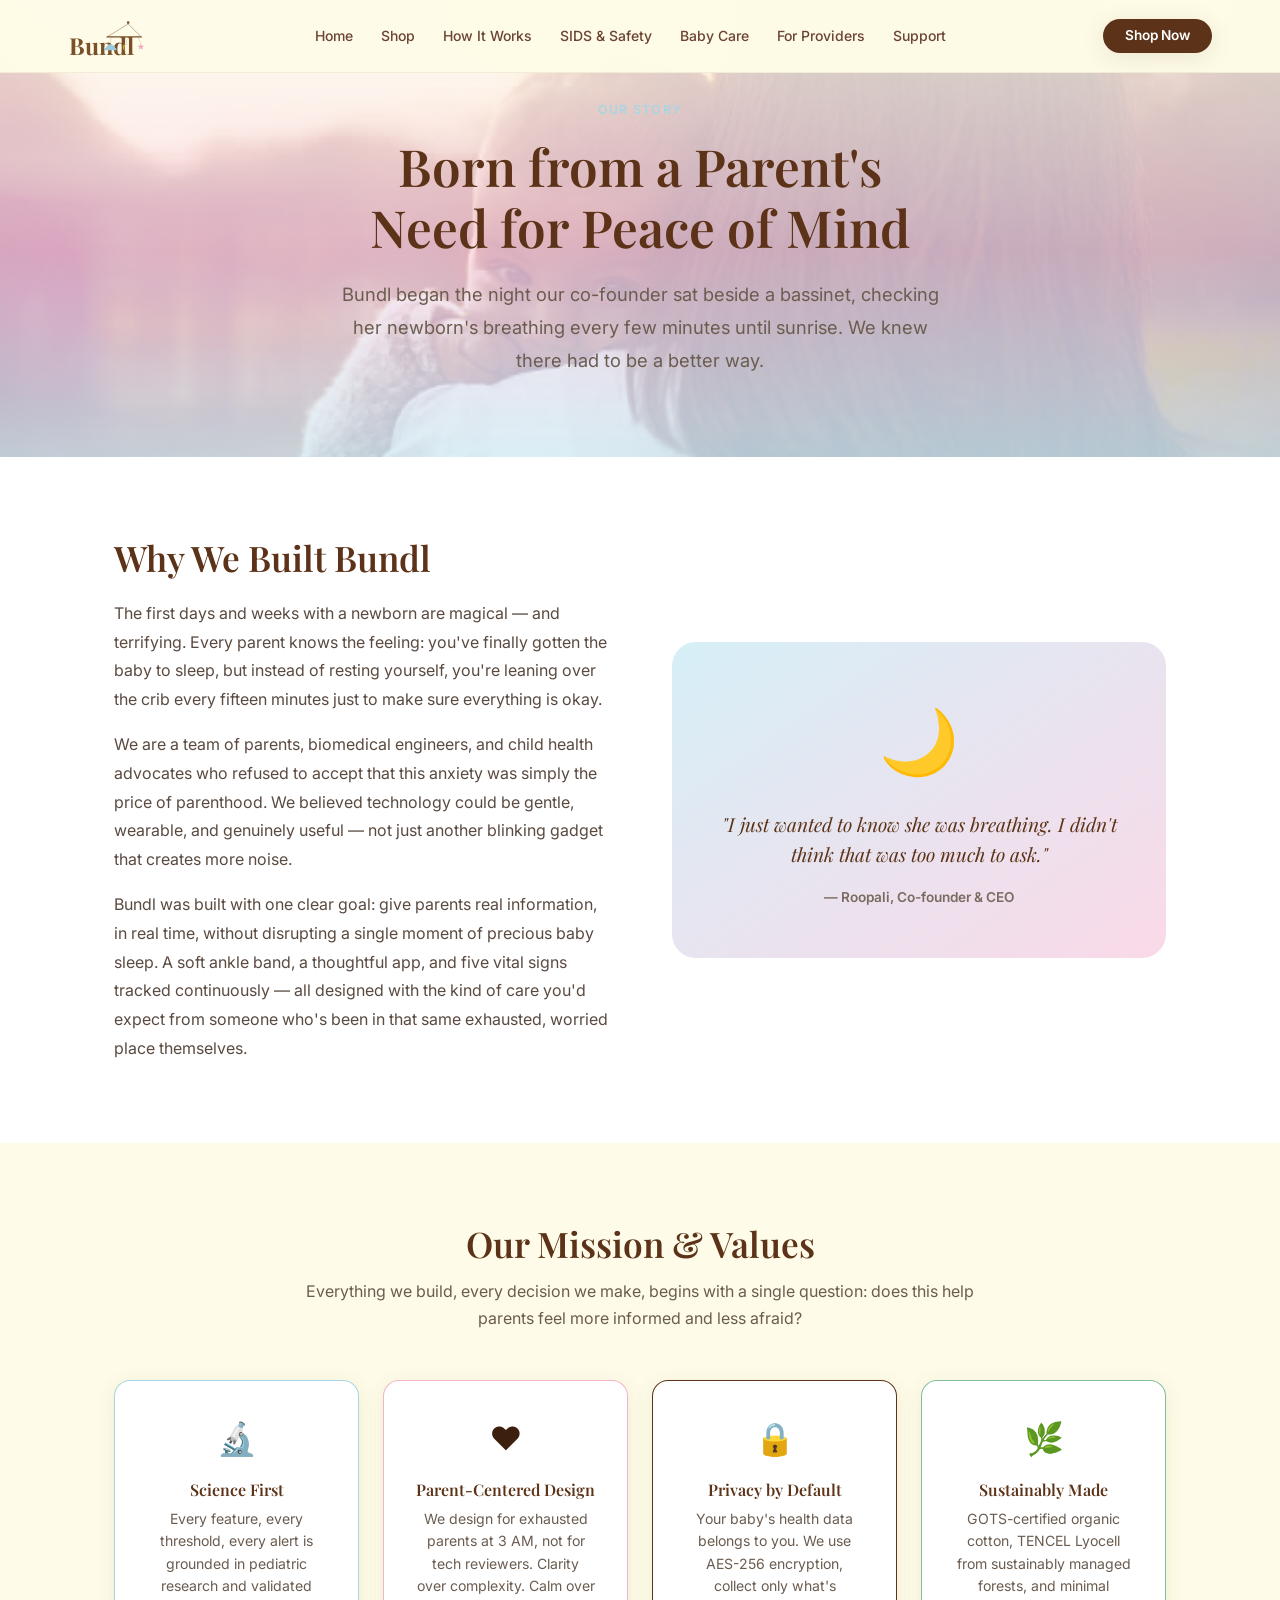
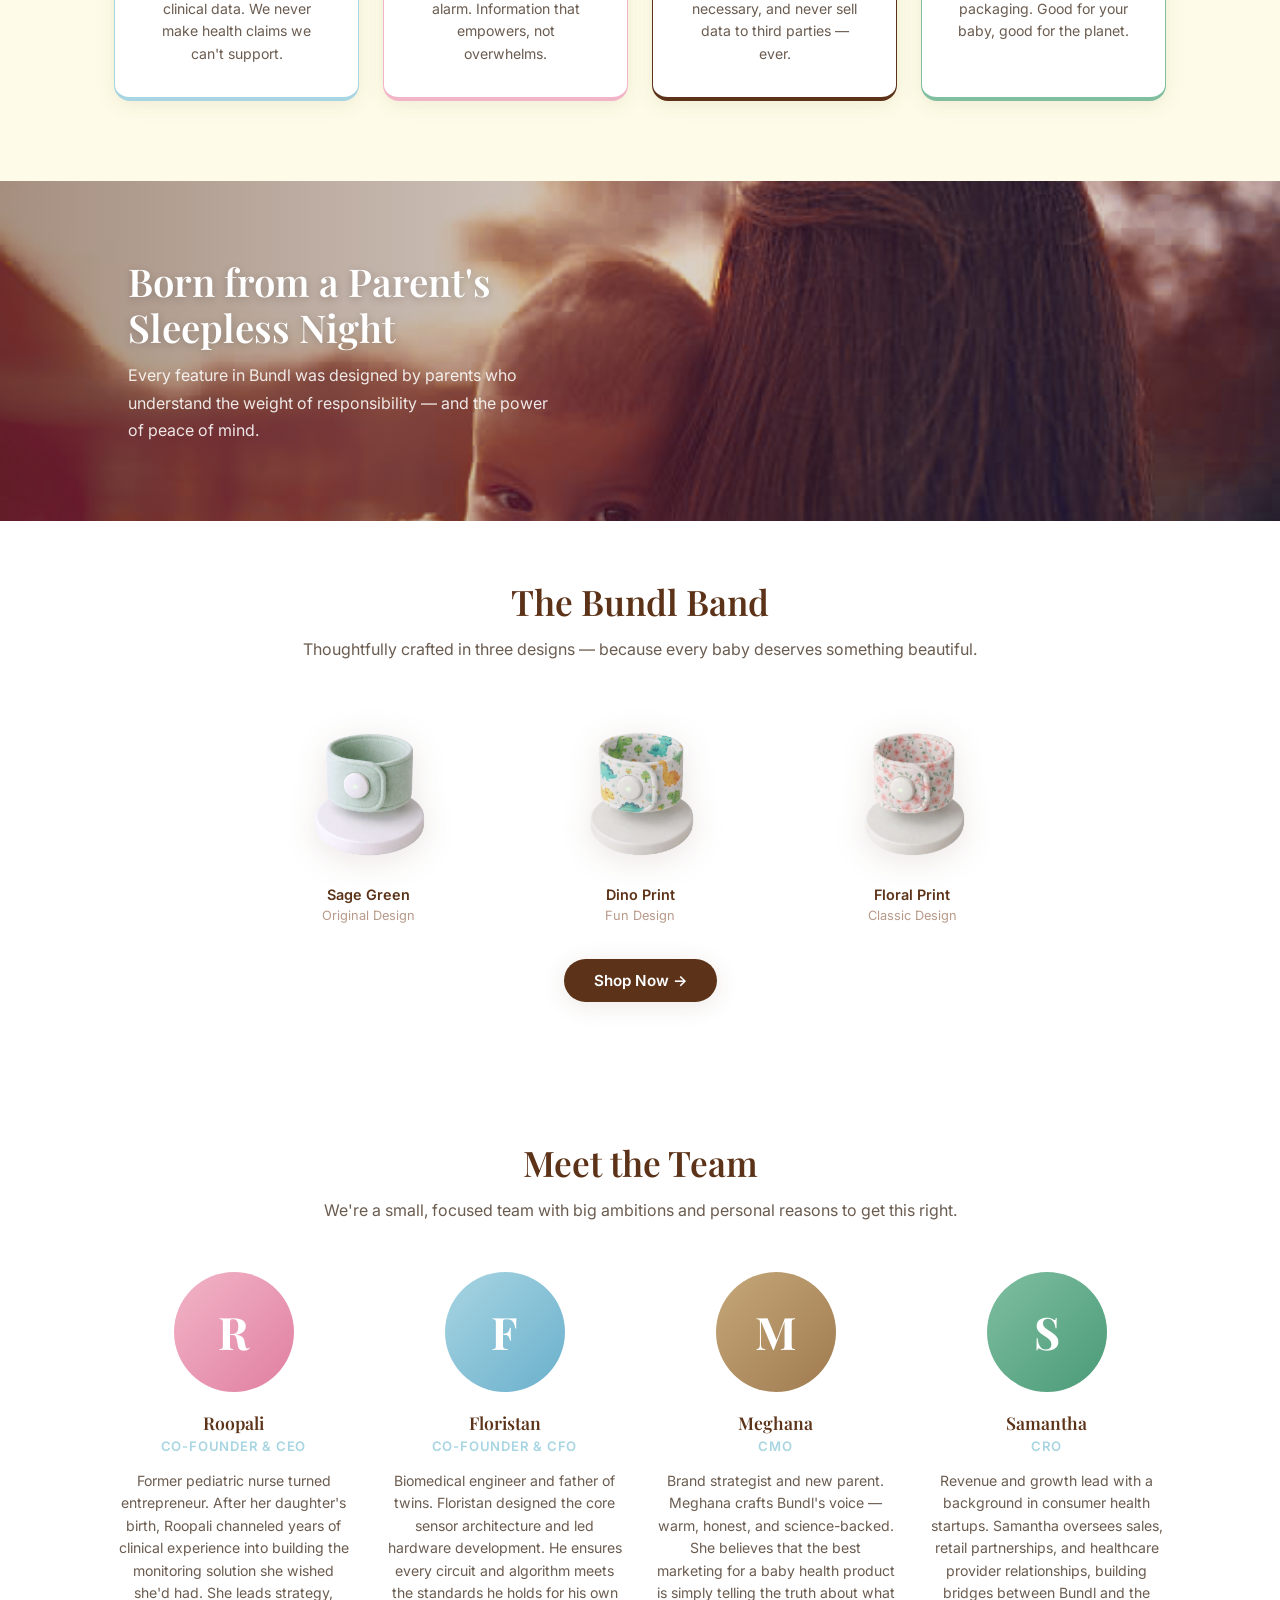
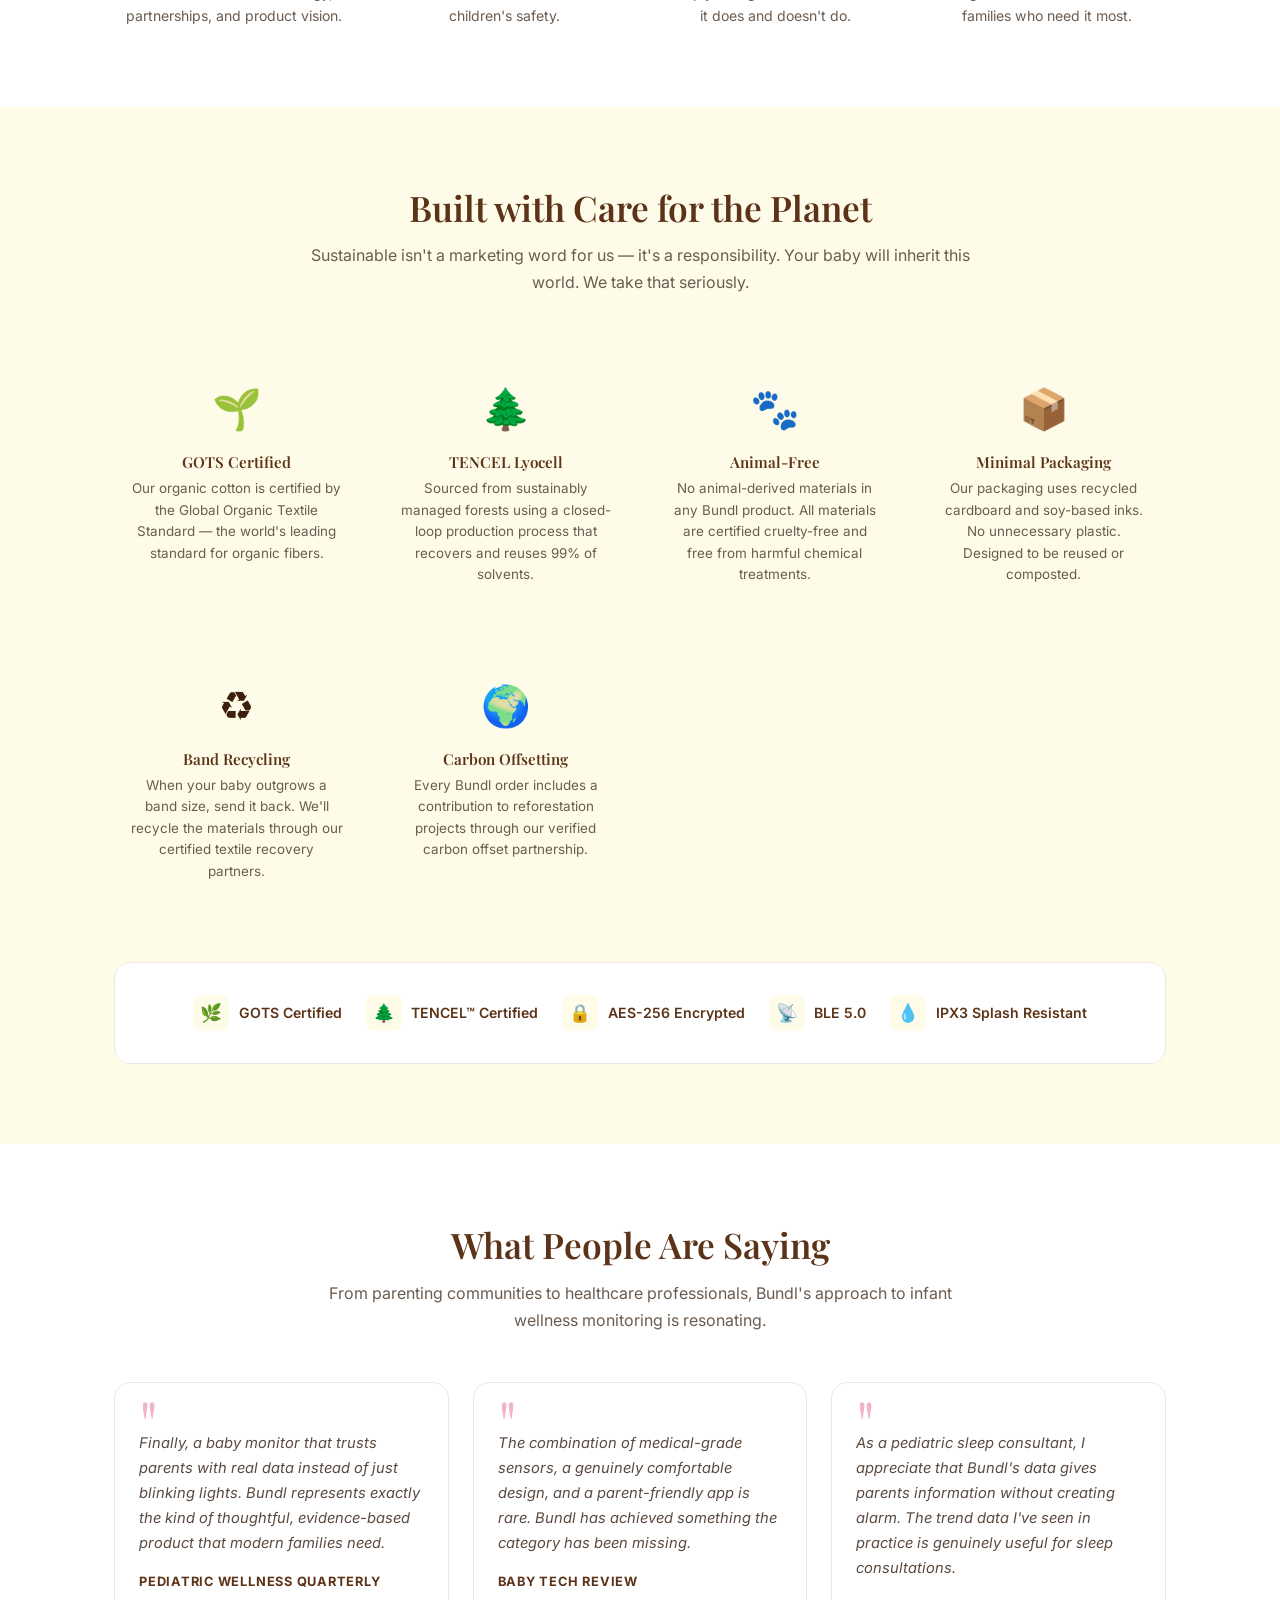
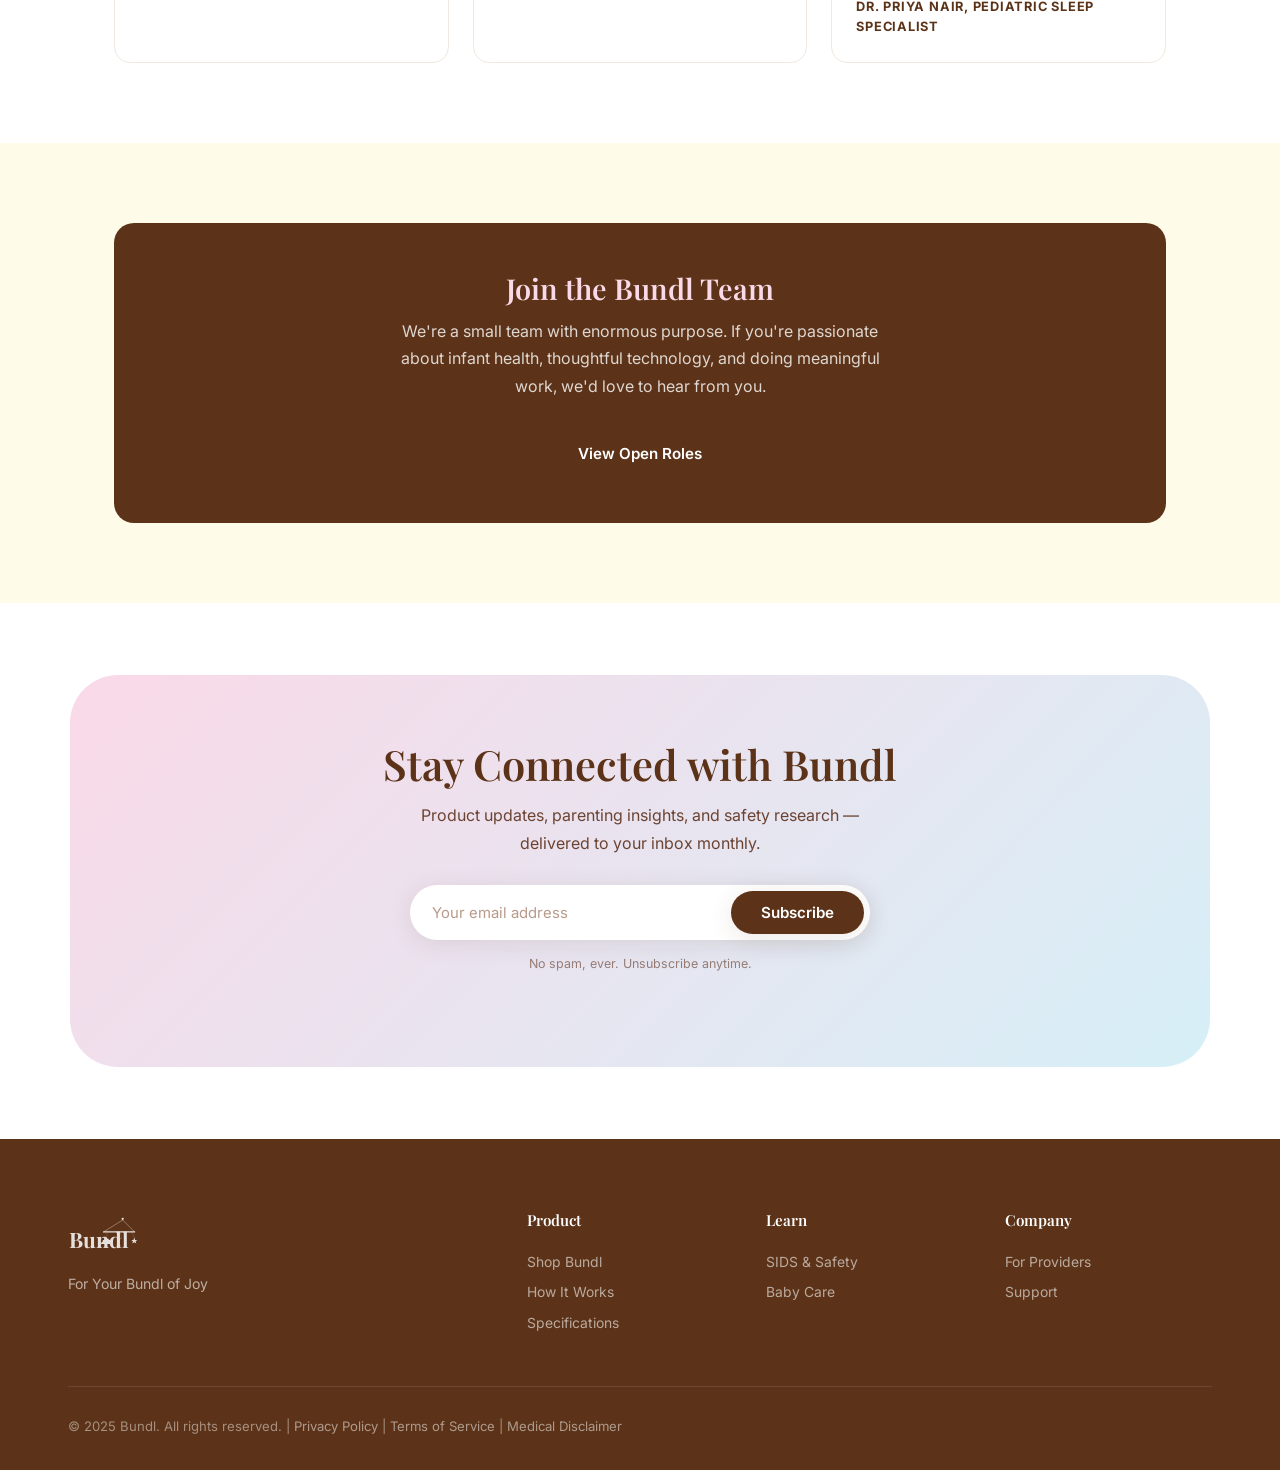
==== about.html @ a8fda728 "Initial Bundl Repo" ====
<!DOCTYPE html>
<html lang="en">
<head>
  <meta charset="UTF-8" />
  <meta name="viewport" content="width=device-width, initial-scale=1.0" />
  <title>About Bundl — Our Mission, Team &amp; Story</title>
  <meta name="description" content="Meet the team behind Bundl. We're parents, engineers, and health advocates united by a mission to bring peace of mind to every family." />
  <link rel="preconnect" href="https://fonts.googleapis.com" />
  <link rel="preconnect" href="https://fonts.gstatic.com" crossorigin />
  <link href="https://fonts.googleapis.com/css2?family=Playfair+Display:ital,wght@0,400;0,500;0,600;0,700;1,400;1,500&family=Inter:wght@300;400;500;600;700&display=swap" rel="stylesheet" />
  <link rel="stylesheet" href="css/styles.css" />
  <style>
    /* ── About page styles ── */
    .about-hero {
      background:
        linear-gradient(rgba(254,252,232,0.84) 0%, rgba(250,217,232,0.76) 55%, rgba(214,239,247,0.82) 100%),
        url('../images/lifestyle-mother-baby.png') center / cover no-repeat;
      padding: 100px 0 80px;
      text-align: center;
    }
    .about-hero__eyebrow {
      font-size: .78rem;
      font-weight: 600;
      letter-spacing: .1em;
      text-transform: uppercase;
      color: #A8D5E2;
      margin-bottom: 1rem;
    }
    .about-hero h1 { font-size: clamp(2rem,4.5vw,3.2rem); color: #5C3318; margin-bottom: 1.2rem; }
    .about-hero__lead {
      font-size: 1.15rem;
      color: #6b5c50;
      max-width: 620px;
      margin: 0 auto;
      line-height: 1.8;
    }

    /* Mission */
    .about-section {
      padding: 80px 0;
    }
    .about-section--alt { background: #fefce8; }
    .about-section__inner {
      max-width: 1100px;
      margin: 0 auto;
      padding: 0 24px;
    }
    .about-section__header {
      text-align: center;
      max-width: 680px;
      margin: 0 auto 3rem;
    }
    .about-section__header h2 { color: #5C3318; font-size: clamp(1.6rem,3vw,2.2rem); margin-bottom: .8rem; }
    .about-section__header p { color: #6b5c50; line-height: 1.7; }

    /* Story layout */
    .story-layout {
      display: grid;
      grid-template-columns: 1fr 1fr;
      gap: 4rem;
      align-items: center;
    }
    .story-layout__text h2 { color: #5C3318; font-size: clamp(1.6rem,3vw,2.2rem); margin-bottom: 1.2rem; }
    .story-layout__text p { color: #5a4a40; line-height: 1.8; margin-bottom: 1rem; }
    .story-layout__text p:last-child { margin-bottom: 0; }
    .story-visual {
      background: linear-gradient(145deg, #d6eff7, #fad9e8);
      border-radius: 24px;
      padding: 3rem;
      text-align: center;
    }
    .story-visual__emoji { font-size: 4rem; display: block; margin-bottom: 1rem; }
    .story-visual__quote {
      font-family: 'Playfair Display', Georgia, serif;
      font-style: italic;
      font-size: 1.2rem;
      color: #5C3318;
      line-height: 1.6;
    }
    .story-visual__attribution {
      margin-top: 1rem;
      font-size: .85rem;
      color: #7a6a60;
      font-weight: 600;
    }

    /* Values */
    .values-grid {
      display: grid;
      grid-template-columns: repeat(auto-fit, minmax(240px, 1fr));
      gap: 1.5rem;
    }
    .value-card {
      background: #fff;
      border-radius: 16px;
      padding: 2rem;
      border-bottom: 4px solid transparent;
      transition: border-color .2s, transform .2s;
    }
    .value-card:hover { transform: translateY(-4px); }
    .value-card--blue { border-color: #A8D5E2; }
    .value-card--pink { border-color: #F2B5C8; }
    .value-card--brown { border-color: #5C3318; }
    .value-card--green { border-color: #7FBFA0; }
    .value-card__icon { font-size: 2rem; margin-bottom: 1rem; }
    .value-card h4 { color: #5C3318; font-size: 1rem; margin-bottom: .5rem; }
    .value-card p { color: #6b5c50; font-size: .88rem; line-height: 1.6; margin: 0; }

    /* Team */
    .team-grid {
      display: grid;
      grid-template-columns: repeat(auto-fit, minmax(220px, 1fr));
      gap: 2rem;
    }
    .team-card {
      text-align: center;
    }
    .team-card__avatar {
      width: 120px;
      height: 120px;
      border-radius: 50%;
      margin: 0 auto 1.2rem;
      display: flex;
      align-items: center;
      justify-content: center;
      font-size: 2.8rem;
      font-weight: 700;
      font-family: 'Playfair Display', Georgia, serif;
      color: #fff;
    }
    .team-card__avatar--roopali { background: linear-gradient(135deg, #F2B5C8, #e07fa0); }
    .team-card__avatar--floristan { background: linear-gradient(135deg, #A8D5E2, #6ab0cc); }
    .team-card__avatar--meghana { background: linear-gradient(135deg, #c5a87a, #a07a50); }
    .team-card__avatar--samantha { background: linear-gradient(135deg, #7FBFA0, #4a9a78); }
    .team-card h3 { color: #5C3318; font-size: 1.1rem; margin-bottom: .2rem; }
    .team-card__role {
      font-size: .82rem;
      font-weight: 600;
      text-transform: uppercase;
      letter-spacing: .06em;
      color: #A8D5E2;
      margin-bottom: .8rem;
    }
    .team-card p { color: #6b5c50; font-size: .88rem; line-height: 1.6; }

    /* Sustainability */
    .sustainability-grid {
      display: grid;
      grid-template-columns: repeat(auto-fit, minmax(200px, 1fr));
      gap: 1.5rem;
    }
    .sustainability-item {
      text-align: center;
      padding: 2rem 1rem;
    }
    .sustainability-item__icon {
      font-size: 2.5rem;
      display: block;
      margin-bottom: .8rem;
    }
    .sustainability-item h4 { color: #5C3318; font-size: .95rem; margin-bottom: .4rem; }
    .sustainability-item p { color: #6b5c50; font-size: .84rem; line-height: 1.6; margin: 0; }

    /* Certifications */
    .cert-strip {
      background: #fff;
      border: 1px solid #f0e8e0;
      border-radius: 16px;
      padding: 2rem;
      display: flex;
      flex-wrap: wrap;
      gap: 1.5rem;
      justify-content: center;
      align-items: center;
      margin-top: 3rem;
    }
    .cert-badge {
      display: flex;
      align-items: center;
      gap: .6rem;
      font-size: .88rem;
      color: #5C3318;
      font-weight: 600;
    }
    .cert-badge__icon {
      width: 36px;
      height: 36px;
      background: #fefce8;
      border-radius: 8px;
      display: flex;
      align-items: center;
      justify-content: center;
      font-size: 1.1rem;
    }

    /* Press */
    .press-grid {
      display: grid;
      grid-template-columns: repeat(auto-fit, minmax(260px, 1fr));
      gap: 1.5rem;
    }
    .press-card {
      background: #fff;
      border: 1px solid #f0e8e0;
      border-radius: 16px;
      padding: 1.5rem;
      position: relative;
    }
    .press-card::before {
      content: '"';
      font-size: 4rem;
      font-family: 'Playfair Display', Georgia, serif;
      color: #F2B5C8;
      line-height: 1;
      position: absolute;
      top: .5rem;
      left: 1.5rem;
    }
    .press-card__quote {
      padding-top: 1.5rem;
      font-style: italic;
      color: #5a4a40;
      font-size: .92rem;
      line-height: 1.7;
      margin-bottom: 1rem;
    }
    .press-card__source {
      font-size: .8rem;
      font-weight: 700;
      color: #5C3318;
      text-transform: uppercase;
      letter-spacing: .06em;
    }

    /* Careers */
    .careers-cta {
      background: #5C3318;
      border-radius: 20px;
      padding: 3rem;
      text-align: center;
      color: #fff;
    }
    .careers-cta h3 {
      font-size: 1.8rem;
      margin-bottom: .8rem;
      color: #fad9e8;
    }
    .careers-cta p { color: rgba(255,255,255,.8); max-width: 480px; margin: 0 auto 2rem; line-height: 1.7; }

    @media (max-width: 768px) {
      .story-layout { grid-template-columns: 1fr; gap: 2rem; }
    }
  </style>
</head>
<body>

<header class="header" id="header">
  <div class="header__inner">
    <a href="index.html" class="header__logo" aria-label="Bundl Home">
      <svg xmlns="http://www.w3.org/2000/svg" viewBox="0 0 500 245" aria-hidden="true">
        <text x="8" y="228" font-family="'Playfair Display',Georgia,'Times New Roman',serif" font-size="130" font-weight="700" fill="#7B5028" letter-spacing="-1">Bundl</text>
        <circle cx="335" cy="48" r="7" fill="#7B5028"/>
        <line x1="335" y1="55" x2="218" y2="128" stroke="#7B5028" stroke-width="2.5" stroke-linecap="round"/>
        <line x1="335" y1="55" x2="408" y2="128" stroke="#7B5028" stroke-width="2.5" stroke-linecap="round"/>
        <line x1="218" y1="128" x2="408" y2="128" stroke="#7B5028" stroke-width="7" stroke-linecap="round"/>
        <line x1="240" y1="128" x2="236" y2="169" stroke="#7B5028" stroke-width="1.5" stroke-linecap="round" opacity="0.65"/>
        <line x1="320" y1="128" x2="328" y2="167" stroke="#7B5028" stroke-width="1.5" stroke-linecap="round" opacity="0.65"/>
        <line x1="390" y1="128" x2="406" y2="163" stroke="#7B5028" stroke-width="1.5" stroke-linecap="round" opacity="0.65"/>
        <path d="M202,202 Q202,190 212,188 Q210,177 222,176 Q224,167 236,168 Q248,167 251,176 Q263,177 262,188 Q272,190 270,202 Z" fill="#9EC8DC"/>
        <path d="M328,167 C302,167 294,192 328,218 C318,216 314,206 314,192 C314,178 318,168 328,167Z" fill="#D4B040"/>
        <polygon points="406,163 411,177 425,177 414,186 418,199 406,191 394,199 398,186 387,177 401,177" fill="#F0AABC"/>
      </svg>
    </a>
    <nav class="header__nav" aria-label="Main navigation">
      <a href="index.html">Home</a>
      <a href="product.html">Shop</a>
      <a href="how-it-works.html">How It Works</a>
      <a href="sids-safety.html">SIDS &amp; Safety</a>
      <a href="education.html">Baby Care</a>
      <a href="healthcare.html">For Providers</a>
      <a href="support.html">Support</a>
    </nav>
    <div class="header__actions">
      <a href="product.html" class="btn btn--primary btn--sm">Shop Now</a>
      <button class="header__hamburger" aria-label="Open menu" aria-expanded="false"><span></span><span></span><span></span></button>
    </div>
  </div>
</header>

<nav class="mobile-nav" aria-label="Mobile navigation">
  <a href="index.html">Home</a>
  <a href="product.html">Shop</a>
  <a href="how-it-works.html">How It Works</a>
  <a href="sids-safety.html">SIDS &amp; Safety</a>
  <a href="education.html">Baby Care</a>
  <a href="healthcare.html">For Providers</a>
  <a href="support.html">Support</a>
</nav>

<!-- Hero -->
<section class="about-hero">
  <div class="container">
    <div class="about-hero__eyebrow">Our Story</div>
    <h1>Born from a Parent's<br>Need for Peace of Mind</h1>
    <p class="about-hero__lead">Bundl began the night our co-founder sat beside a bassinet, checking her newborn's breathing every few minutes until sunrise. We knew there had to be a better way.</p>
  </div>
</section>

<!-- Our Story -->
<section class="about-section">
  <div class="about-section__inner">
    <div class="story-layout fade-in">
      <div class="story-layout__text">
        <h2>Why We Built Bundl</h2>
        <p>The first days and weeks with a newborn are magical — and terrifying. Every parent knows the feeling: you've finally gotten the baby to sleep, but instead of resting yourself, you're leaning over the crib every fifteen minutes just to make sure everything is okay.</p>
        <p>We are a team of parents, biomedical engineers, and child health advocates who refused to accept that this anxiety was simply the price of parenthood. We believed technology could be gentle, wearable, and genuinely useful — not just another blinking gadget that creates more noise.</p>
        <p>Bundl was built with one clear goal: give parents real information, in real time, without disrupting a single moment of precious baby sleep. A soft ankle band, a thoughtful app, and five vital signs tracked continuously — all designed with the kind of care you'd expect from someone who's been in that same exhausted, worried place themselves.</p>
      </div>
      <div class="story-visual">
        <span class="story-visual__emoji">🌙</span>
        <p class="story-visual__quote">"I just wanted to know she was breathing. I didn't think that was too much to ask."</p>
        <p class="story-visual__attribution">— Roopali, Co-founder &amp; CEO</p>
      </div>
    </div>
  </div>
</section>

<!-- Mission & Values -->
<section class="about-section about-section--alt">
  <div class="about-section__inner">
    <div class="about-section__header fade-in">
      <h2>Our Mission &amp; Values</h2>
      <p>Everything we build, every decision we make, begins with a single question: does this help parents feel more informed and less afraid?</p>
    </div>
    <div class="values-grid">
      <div class="value-card value-card--blue fade-in">
        <div class="value-card__icon">🔬</div>
        <h4>Science First</h4>
        <p>Every feature, every threshold, every alert is grounded in pediatric research and validated clinical data. We never make health claims we can't support.</p>
      </div>
      <div class="value-card value-card--pink fade-in">
        <div class="value-card__icon">❤️</div>
        <h4>Parent-Centered Design</h4>
        <p>We design for exhausted parents at 3 AM, not for tech reviewers. Clarity over complexity. Calm over alarm. Information that empowers, not overwhelms.</p>
      </div>
      <div class="value-card value-card--brown fade-in">
        <div class="value-card__icon">🔒</div>
        <h4>Privacy by Default</h4>
        <p>Your baby's health data belongs to you. We use AES-256 encryption, collect only what's necessary, and never sell data to third parties — ever.</p>
      </div>
      <div class="value-card value-card--green fade-in">
        <div class="value-card__icon">🌿</div>
        <h4>Sustainably Made</h4>
        <p>GOTS-certified organic cotton, TENCEL Lyocell from sustainably managed forests, and minimal packaging. Good for your baby, good for the planet.</p>
      </div>
    </div>
  </div>
</section>

<!-- PRODUCT SHOWCASE STRIP -->
<div class="lifestyle-strip" aria-hidden="true">
  <img src="images/lifestyle-mother-baby.png" alt="">
  <div class="lifestyle-strip__overlay">
    <div class="lifestyle-strip__text">
      <h2>Born from a Parent's Sleepless Night</h2>
      <p>Every feature in Bundl was designed by parents who understand the weight of responsibility — and the power of peace of mind.</p>
    </div>
  </div>
</div>

<!-- Product variants mini-showcase -->
<section class="about-section" style="padding-top:60px;padding-bottom:60px;">
  <div class="about-section__inner">
    <div class="about-section__header fade-in">
      <h2>The Bundl Band</h2>
      <p>Thoughtfully crafted in three designs — because every baby deserves something beautiful.</p>
    </div>
    <div style="display:flex;gap:32px;justify-content:center;flex-wrap:wrap;margin-top:40px;">
      <div style="text-align:center;">
        <img src="images/product-green-band.png" alt="Sage Green Bundl band" style="height:160px;object-fit:contain;display:block;margin:0 auto 12px;filter:drop-shadow(0 6px 16px rgba(92,51,24,0.12));">
        <div style="font-weight:600;color:var(--brown);font-size:0.9rem;">Sage Green</div>
        <div style="font-size:0.8rem;color:var(--text-muted);">Original Design</div>
      </div>
      <div style="text-align:center;">
        <img src="images/product-bands-variants.png" alt="Dino print Bundl band" style="height:160px;object-fit:contain;display:block;margin:0 auto 12px;filter:drop-shadow(0 6px 16px rgba(92,51,24,0.12));">
        <div style="font-weight:600;color:var(--brown);font-size:0.9rem;">Dino Print</div>
        <div style="font-size:0.8rem;color:var(--text-muted);">Fun Design</div>
      </div>
      <div style="text-align:center;">
        <img src="images/product-floral-band.png" alt="Floral print Bundl band" style="height:160px;object-fit:contain;display:block;margin:0 auto 12px;filter:drop-shadow(0 6px 16px rgba(92,51,24,0.12));">
        <div style="font-weight:600;color:var(--brown);font-size:0.9rem;">Floral Print</div>
        <div style="font-size:0.8rem;color:var(--text-muted);">Classic Design</div>
      </div>
    </div>
    <div style="text-align:center;margin-top:32px;">
      <a href="product.html" class="btn btn--primary">Shop Now →</a>
    </div>
  </div>
</section>

<!-- Team -->
<section class="about-section" id="team">
  <div class="about-section__inner">
    <div class="about-section__header fade-in">
      <h2>Meet the Team</h2>
      <p>We're a small, focused team with big ambitions and personal reasons to get this right.</p>
    </div>
    <div class="team-grid">
      <div class="team-card fade-in">
        <div class="team-card__avatar team-card__avatar--roopali">R</div>
        <h3>Roopali</h3>
        <div class="team-card__role">Co-Founder &amp; CEO</div>
        <p>Former pediatric nurse turned entrepreneur. After her daughter's birth, Roopali channeled years of clinical experience into building the monitoring solution she wished she'd had. She leads strategy, partnerships, and product vision.</p>
      </div>
      <div class="team-card fade-in">
        <div class="team-card__avatar team-card__avatar--floristan">F</div>
        <h3>Floristan</h3>
        <div class="team-card__role">Co-Founder &amp; CFO</div>
        <p>Biomedical engineer and father of twins. Floristan designed the core sensor architecture and led hardware development. He ensures every circuit and algorithm meets the standards he holds for his own children's safety.</p>
      </div>
      <div class="team-card fade-in">
        <div class="team-card__avatar team-card__avatar--meghana">M</div>
        <h3>Meghana</h3>
        <div class="team-card__role">CMO</div>
        <p>Brand strategist and new parent. Meghana crafts Bundl's voice — warm, honest, and science-backed. She believes that the best marketing for a baby health product is simply telling the truth about what it does and doesn't do.</p>
      </div>
      <div class="team-card fade-in">
        <div class="team-card__avatar team-card__avatar--samantha">S</div>
        <h3>Samantha</h3>
        <div class="team-card__role">CRO</div>
        <p>Revenue and growth lead with a background in consumer health startups. Samantha oversees sales, retail partnerships, and healthcare provider relationships, building bridges between Bundl and the families who need it most.</p>
      </div>
    </div>
  </div>
</section>

<!-- Sustainability -->
<section class="about-section about-section--alt" id="sustainability">
  <div class="about-section__inner">
    <div class="about-section__header fade-in">
      <h2>Built with Care for the Planet</h2>
      <p>Sustainable isn't a marketing word for us — it's a responsibility. Your baby will inherit this world. We take that seriously.</p>
    </div>
    <div class="sustainability-grid">
      <div class="sustainability-item fade-in">
        <span class="sustainability-item__icon">🌱</span>
        <h4>GOTS Certified</h4>
        <p>Our organic cotton is certified by the Global Organic Textile Standard — the world's leading standard for organic fibers.</p>
      </div>
      <div class="sustainability-item fade-in">
        <span class="sustainability-item__icon">🌲</span>
        <h4>TENCEL Lyocell</h4>
        <p>Sourced from sustainably managed forests using a closed-loop production process that recovers and reuses 99% of solvents.</p>
      </div>
      <div class="sustainability-item fade-in">
        <span class="sustainability-item__icon">🐾</span>
        <h4>Animal-Free</h4>
        <p>No animal-derived materials in any Bundl product. All materials are certified cruelty-free and free from harmful chemical treatments.</p>
      </div>
      <div class="sustainability-item fade-in">
        <span class="sustainability-item__icon">📦</span>
        <h4>Minimal Packaging</h4>
        <p>Our packaging uses recycled cardboard and soy-based inks. No unnecessary plastic. Designed to be reused or composted.</p>
      </div>
      <div class="sustainability-item fade-in">
        <span class="sustainability-item__icon">♻️</span>
        <h4>Band Recycling</h4>
        <p>When your baby outgrows a band size, send it back. We'll recycle the materials through our certified textile recovery partners.</p>
      </div>
      <div class="sustainability-item fade-in">
        <span class="sustainability-item__icon">🌍</span>
        <h4>Carbon Offsetting</h4>
        <p>Every Bundl order includes a contribution to reforestation projects through our verified carbon offset partnership.</p>
      </div>
    </div>

    <div class="cert-strip fade-in">
      <div class="cert-badge">
        <div class="cert-badge__icon">🌿</div>
        GOTS Certified
      </div>
      <div class="cert-badge">
        <div class="cert-badge__icon">🌲</div>
        TENCEL™ Certified
      </div>
      <div class="cert-badge">
        <div class="cert-badge__icon">🔒</div>
        AES-256 Encrypted
      </div>
      <div class="cert-badge">
        <div class="cert-badge__icon">📡</div>
        BLE 5.0
      </div>
      <div class="cert-badge">
        <div class="cert-badge__icon">💧</div>
        IPX3 Splash Resistant
      </div>
    </div>
  </div>
</section>

<!-- Press -->
<section class="about-section" id="press">
  <div class="about-section__inner">
    <div class="about-section__header fade-in">
      <h2>What People Are Saying</h2>
      <p>From parenting communities to healthcare professionals, Bundl's approach to infant wellness monitoring is resonating.</p>
    </div>
    <div class="press-grid">
      <div class="press-card fade-in">
        <p class="press-card__quote">Finally, a baby monitor that trusts parents with real data instead of just blinking lights. Bundl represents exactly the kind of thoughtful, evidence-based product that modern families need.</p>
        <div class="press-card__source">Pediatric Wellness Quarterly</div>
      </div>
      <div class="press-card fade-in">
        <p class="press-card__quote">The combination of medical-grade sensors, a genuinely comfortable design, and a parent-friendly app is rare. Bundl has achieved something the category has been missing.</p>
        <div class="press-card__source">Baby Tech Review</div>
      </div>
      <div class="press-card fade-in">
        <p class="press-card__quote">As a pediatric sleep consultant, I appreciate that Bundl's data gives parents information without creating alarm. The trend data I've seen in practice is genuinely useful for sleep consultations.</p>
        <div class="press-card__source">Dr. Priya Nair, Pediatric Sleep Specialist</div>
      </div>
    </div>
  </div>
</section>

<!-- Careers -->
<section class="about-section about-section--alt" id="careers">
  <div class="about-section__inner">
    <div class="careers-cta fade-in">
      <h3>Join the Bundl Team</h3>
      <p>We're a small team with enormous purpose. If you're passionate about infant health, thoughtful technology, and doing meaningful work, we'd love to hear from you.</p>
      <a href="support.html#contact" class="btn btn--outline" style="border-color:rgba(255,255,255,.5);color:#fff;">View Open Roles</a>
    </div>
  </div>
</section>

<!-- Newsletter -->
<section class="newsletter-block">
  <div class="container">
    <div class="newsletter-block__inner fade-in">
      <h2>Stay Connected with Bundl</h2>
      <p>Product updates, parenting insights, and safety research — delivered to your inbox monthly.</p>
      <form class="newsletter-form" novalidate>
        <input type="email" placeholder="Your email address" autocomplete="email" required />
        <button type="submit" class="btn btn--primary">Subscribe</button>
      </form>
      <p style="font-size:.78rem;margin-top:.8rem;opacity:.65;">No spam, ever. Unsubscribe anytime.</p>
    </div>
  </div>
</section>

<footer class="footer">
  <div class="container">
    <div class="footer__top">
      <div class="footer__brand">
        <a href="index.html" class="footer__logo" aria-label="Bundl Home">
          <svg xmlns="http://www.w3.org/2000/svg" viewBox="0 0 500 245" style="height:40px;filter:brightness(0) invert(1);opacity:0.85;" aria-hidden="true">
            <text x="8" y="228" font-family="'Playfair Display',Georgia,'Times New Roman',serif" font-size="130" font-weight="700" fill="#7B5028" letter-spacing="-1">Bundl</text>
            <circle cx="335" cy="48" r="7" fill="#7B5028"/>
            <line x1="335" y1="55" x2="218" y2="128" stroke="#7B5028" stroke-width="2.5" stroke-linecap="round"/>
            <line x1="335" y1="55" x2="408" y2="128" stroke="#7B5028" stroke-width="2.5" stroke-linecap="round"/>
            <line x1="218" y1="128" x2="408" y2="128" stroke="#7B5028" stroke-width="7" stroke-linecap="round"/>
            <line x1="240" y1="128" x2="236" y2="169" stroke="#7B5028" stroke-width="1.5" stroke-linecap="round" opacity="0.65"/>
            <line x1="320" y1="128" x2="328" y2="167" stroke="#7B5028" stroke-width="1.5" stroke-linecap="round" opacity="0.65"/>
            <line x1="390" y1="128" x2="406" y2="163" stroke="#7B5028" stroke-width="1.5" stroke-linecap="round" opacity="0.65"/>
            <path d="M202,202 Q202,190 212,188 Q210,177 222,176 Q224,167 236,168 Q248,167 251,176 Q263,177 262,188 Q272,190 270,202 Z" fill="#9EC8DC"/>
            <path d="M328,167 C302,167 294,192 328,218 C318,216 314,206 314,192 C314,178 318,168 328,167Z" fill="#D4B040"/>
            <polygon points="406,163 411,177 425,177 414,186 418,199 406,191 394,199 398,186 387,177 401,177" fill="#F0AABC"/>
          </svg>
        </a>
        <p>For Your Bundl of Joy</p>
      </div>
      <div class="footer__links">
        <div class="footer__col">
          <h5>Product</h5>
          <a href="product.html">Shop Bundl</a>
          <a href="how-it-works.html">How It Works</a>
          <a href="product.html#specs">Specifications</a>
        </div>
        <div class="footer__col">
          <h5>Learn</h5>
          <a href="sids-safety.html">SIDS &amp; Safety</a>
          <a href="education.html">Baby Care</a>
          </div>
        <div class="footer__col">
          <h5>Company</h5>
          <a href="healthcare.html">For Providers</a>
          <a href="support.html">Support</a>
        </div>
      </div>
    </div>
    <div class="footer__bottom">
      <p>&copy; 2025 Bundl. All rights reserved. | <a href="#">Privacy Policy</a> | <a href="#">Terms of Service</a> | <a href="#">Medical Disclaimer</a></p>
    </div>
  </div>
</footer>

<script src="js/main.js"></script>
</body>
</html>
---- css/styles.css ----
/* =====================================================
   BUNDL — Brand Stylesheet
   For Your Bundl of Joy
   ===================================================== */

@import url('https://fonts.googleapis.com/css2?family=Playfair+Display:ital,wght@0,400;0,500;0,600;0,700;1,400;1,500&family=Inter:wght@300;400;500;600;700&display=swap');

/* =====================================================
   CSS VARIABLES
   ===================================================== */
:root {
  /* Brand Colors */
  --cream: #FEFCE8;
  --cream-dark: #F0EBC4;
  --blue: #A8D5E2;
  --blue-light: #D6EFF7;
  --blue-dark: #78B8CC;
  --pink: #F2B5C8;
  --pink-light: #FAD9E8;
  --pink-dark: #D98FA8;
  --brown: #5C3318;
  --brown-mid: #7A4A32;
  --brown-light: #A0705A;
  --white: #FFFFFF;
  --off-white: #FAFAF7;

  /* Text Colors */
  --text-dark: #3D1F0D;
  --text-medium: #6B4332;
  --text-light: #9A7060;
  --text-muted: #B89A8A;

  /* Typography */
  --font-heading: 'Playfair Display', Georgia, 'Times New Roman', serif;
  --font-body: 'Inter', system-ui, -apple-system, sans-serif;

  /* Shadows */
  --shadow-sm: 0 2px 8px rgba(92, 51, 24, 0.07);
  --shadow-md: 0 4px 24px rgba(92, 51, 24, 0.11);
  --shadow-lg: 0 12px 48px rgba(92, 51, 24, 0.16);
  --shadow-card: 0 4px 20px rgba(92, 51, 24, 0.09);

  /* Border Radius */
  --radius-xs: 6px;
  --radius-sm: 12px;
  --radius-md: 20px;
  --radius-lg: 32px;
  --radius-xl: 48px;
  --radius-full: 9999px;

  /* Transitions */
  --ease: 0.3s ease;
  --ease-slow: 0.5s ease;

  /* Border */
  --border: 1px solid rgba(92, 51, 24, 0.10);

  /* Layout */
  --section-py: 88px;
  --container: 1200px;
  --header-h: 72px;
}

/* =====================================================
   RESET & BASE
   ===================================================== */
*, *::before, *::after {
  box-sizing: border-box;
  margin: 0;
  padding: 0;
}

html {
  scroll-behavior: smooth;
  font-size: 16px;
}

body {
  font-family: var(--font-body);
  color: var(--text-dark);
  background-color: var(--white);
  line-height: 1.6;
  overflow-x: hidden;
  -webkit-font-smoothing: antialiased;
}

img { max-width: 100%; height: auto; display: block; }
a { color: inherit; text-decoration: none; }
ul { list-style: none; }
button { cursor: pointer; font-family: var(--font-body); border: none; background: none; }

/* =====================================================
   TYPOGRAPHY
   ===================================================== */
h1, h2, h3, h4, h5, h6 {
  font-family: var(--font-heading);
  color: var(--brown);
  line-height: 1.2;
  font-weight: 600;
}

h1 { font-size: clamp(2.2rem, 5vw, 3.6rem); }
h2 { font-size: clamp(1.8rem, 3.5vw, 2.6rem); }
h3 { font-size: clamp(1.25rem, 2.5vw, 1.75rem); }
h4 { font-size: clamp(1.05rem, 2vw, 1.35rem); }

p {
  color: var(--text-medium);
  line-height: 1.75;
  font-size: 1rem;
}

/* =====================================================
   LAYOUT
   ===================================================== */
.container {
  max-width: var(--container);
  margin: 0 auto;
  padding: 0 28px;
}

.container--sm {
  max-width: 880px;
  margin: 0 auto;
  padding: 0 28px;
}

.section {
  padding: var(--section-py) 0;
}

.section--cream  { background-color: var(--cream); }
.section--blue   { background-color: var(--blue-light); }
.section--pink   { background-color: var(--pink-light); }
.section--white  { background-color: var(--white); }
.section--brown  { background-color: var(--brown); }

.grid-2 { display: grid; grid-template-columns: 1fr 1fr; gap: 48px; align-items: center; }
.grid-3 { display: grid; grid-template-columns: repeat(3, 1fr); gap: 28px; }
.grid-4 { display: grid; grid-template-columns: repeat(4, 1fr); gap: 24px; }

/* =====================================================
   SECTION HEADER
   ===================================================== */
.section-header {
  text-align: center;
  margin-bottom: 56px;
}

.eyebrow {
  display: inline-block;
  font-size: 0.75rem;
  font-weight: 700;
  letter-spacing: 0.14em;
  text-transform: uppercase;
  color: var(--brown-light);
  background: var(--pink-light);
  padding: 6px 18px;
  border-radius: var(--radius-full);
  margin-bottom: 16px;
}

.eyebrow--blue {
  background: var(--blue-light);
  color: var(--blue-dark);
}

.eyebrow--cream {
  background: var(--cream-dark);
  color: var(--brown-mid);
}

.section-header h2 { margin-bottom: 14px; }
.section-header p {
  max-width: 540px;
  margin: 0 auto;
  font-size: 1.05rem;
}

/* =====================================================
   BUTTONS
   ===================================================== */
.btn {
  display: inline-flex;
  align-items: center;
  gap: 8px;
  padding: 14px 30px;
  border-radius: var(--radius-full);
  font-size: 0.95rem;
  font-weight: 600;
  transition: var(--ease);
  line-height: 1;
  white-space: nowrap;
  text-align: center;
}

.btn--primary {
  background: var(--brown);
  color: var(--white);
  box-shadow: var(--shadow-md);
}
.btn--primary:hover {
  background: var(--brown-mid);
  transform: translateY(-2px);
  box-shadow: var(--shadow-lg);
}

.btn--secondary {
  background: transparent;
  color: var(--brown);
  border: 2px solid var(--brown);
}
.btn--secondary:hover {
  background: var(--cream);
  transform: translateY(-2px);
}

.btn--white {
  background: var(--white);
  color: var(--brown);
  box-shadow: var(--shadow-md);
}
.btn--white:hover {
  background: var(--cream);
  transform: translateY(-2px);
}

.btn--pink {
  background: var(--pink);
  color: var(--brown);
}
.btn--pink:hover {
  background: var(--pink-dark);
  color: var(--white);
  transform: translateY(-2px);
}

.btn--lg { padding: 17px 40px; font-size: 1rem; }
.btn--sm { padding: 10px 22px; font-size: 0.85rem; }
.btn--full { width: 100%; justify-content: center; }

/* =====================================================
   HEADER / NAVIGATION
   ===================================================== */
.header {
  position: fixed;
  top: 0; left: 0; right: 0;
  z-index: 1000;
  background: rgba(254, 252, 232, 0.96);
  backdrop-filter: blur(16px);
  -webkit-backdrop-filter: blur(16px);
  border-bottom: 1px solid rgba(92, 51, 24, 0.07);
  transition: var(--ease);
}

.header.scrolled {
  box-shadow: var(--shadow-md);
}

.header__inner {
  display: flex;
  align-items: center;
  justify-content: space-between;
  height: var(--header-h);
  padding: 0 28px;
  max-width: var(--container);
  margin: 0 auto;
}

.header__logo {
  display: flex;
  align-items: center;
  flex-shrink: 0;
}

.header__logo svg {
  height: 44px;
  width: auto;
}

.header__nav {
  display: flex;
  align-items: center;
  gap: 2px;
}

.header__nav a {
  padding: 8px 13px;
  font-size: 0.875rem;
  font-weight: 500;
  color: var(--text-medium);
  border-radius: var(--radius-sm);
  transition: var(--ease);
  white-space: nowrap;
}

.header__nav a:hover,
.header__nav a.active {
  background: var(--pink-light);
  color: var(--brown);
}

.header__actions {
  display: flex;
  align-items: center;
  gap: 10px;
}

.header__icon-btn {
  width: 38px;
  height: 38px;
  display: flex;
  align-items: center;
  justify-content: center;
  border-radius: var(--radius-full);
  color: var(--brown);
  transition: var(--ease);
}
.header__icon-btn:hover { background: var(--pink-light); }

.header__hamburger {
  display: none;
  flex-direction: column;
  gap: 5px;
  width: 34px;
  height: 34px;
  justify-content: center;
  cursor: pointer;
  padding: 4px;
}

.header__hamburger span {
  display: block;
  width: 100%;
  height: 2px;
  background: var(--brown);
  border-radius: 2px;
  transition: var(--ease);
}

.mobile-nav {
  display: none;
  position: fixed;
  top: var(--header-h);
  left: 0; right: 0; bottom: 0;
  background: var(--cream);
  z-index: 999;
  padding: 20px;
  flex-direction: column;
  gap: 4px;
  overflow-y: auto;
}

.mobile-nav.open { display: flex; }

.mobile-nav a {
  padding: 15px 20px;
  font-size: 1rem;
  font-weight: 500;
  color: var(--text-medium);
  border-radius: var(--radius-md);
  border-bottom: var(--border);
  transition: var(--ease);
}

.mobile-nav a:hover {
  background: var(--pink-light);
  color: var(--brown);
}

.mobile-nav .mobile-nav__cta {
  margin-top: 12px;
  display: flex;
  flex-direction: column;
  gap: 10px;
}

/* =====================================================
   HERO
   ===================================================== */
.hero {
  min-height: 100vh;
  display: flex;
  align-items: flex-end;
  background-image: url('../images/baby-feet.png');
  background-size: cover;
  background-position: center 30%;
  padding-top: var(--header-h);
  padding-bottom: 100px;
  overflow: hidden;
  position: relative;
}

.hero::before {
  content: '';
  position: absolute;
  inset: 0;
  background: linear-gradient(to right, rgba(254,252,232,0.88) 0%, rgba(254,252,232,0.70) 40%, rgba(254,252,232,0.25) 70%, rgba(254,252,232,0.0) 100%);
  pointer-events: none;
}

.hero__inner {
  display: grid;
  grid-template-columns: 52fr 48fr;
  gap: 48px;
  align-items: center;
  position: relative;
  z-index: 1;
  padding: 48px 28px 64px;
  max-width: var(--container);
  margin: 0 auto;
  width: 100%;
}

.hero__content {
  display: flex;
  flex-direction: column;
  gap: 16px;
}

.hero__eyebrow {
  display: inline-flex;
  align-items: center;
  gap: 8px;
  font-size: 0.78rem;
  font-weight: 700;
  letter-spacing: 0.12em;
  text-transform: uppercase;
  color: var(--brown-mid);
  background: var(--white);
  padding: 7px 16px;
  border-radius: var(--radius-full);
  box-shadow: var(--shadow-sm);
  width: fit-content;
}

.hero__eyebrow-dot {
  width: 7px;
  height: 7px;
  background: var(--pink);
  border-radius: 50%;
  animation: pulse-dot 2s ease-in-out infinite;
}

@keyframes pulse-dot {
  0%, 100% { transform: scale(1); opacity: 1; }
  50% { transform: scale(1.4); opacity: 0.7; }
}

.hero h1 {
  font-size: clamp(2.4rem, 5vw, 3.8rem);
  line-height: 1.13;
  color: var(--brown);
}

.hero h1 em {
  color: var(--brown-light);
  font-style: italic;
}

.hero__desc {
  font-size: 1.08rem;
  color: var(--text-medium);
  max-width: 500px;
  line-height: 1.72;
}

.hero__actions {
  display: flex;
  gap: 14px;
  flex-wrap: wrap;
}

.hero__trust {
  display: flex;
  align-items: center;
  gap: 20px;
  flex-wrap: wrap;
}

.hero__trust-item {
  display: flex;
  align-items: center;
  gap: 6px;
  font-size: 0.82rem;
  font-weight: 500;
  color: var(--text-light);
}

.hero__trust-item svg {
  color: var(--blue-dark);
}

/* Hero Visual */
.hero__visual {
  display: flex;
  justify-content: center;
  align-items: center;
  position: relative;
}

.hero__phone {
  position: relative;
  width: 260px;
  margin: 0 auto;
}

.phone-frame {
  background: var(--brown);
  border-radius: 38px;
  padding: 12px;
  box-shadow: var(--shadow-lg), 0 0 0 1px rgba(92,51,24,0.15);
}

.phone-screen {
  background: #F8F4F0;
  border-radius: 28px;
  overflow: hidden;
  padding: 16px 14px;
}

.phone-status {
  display: flex;
  justify-content: space-between;
  align-items: center;
  margin-bottom: 12px;
  font-size: 0.72rem;
  color: var(--brown);
  font-weight: 600;
}

.phone-header {
  display: flex;
  align-items: center;
  justify-content: space-between;
  background: var(--white);
  border-radius: var(--radius-sm);
  padding: 10px 12px;
  margin-bottom: 10px;
  box-shadow: var(--shadow-sm);
}

.phone-baby-info {
  display: flex;
  align-items: center;
  gap: 8px;
}

.phone-avatar {
  width: 32px;
  height: 32px;
  border-radius: 50%;
  background: var(--blue-light);
  display: flex;
  align-items: center;
  justify-content: center;
  font-size: 1rem;
}

.phone-baby-name {
  font-size: 0.8rem;
  font-weight: 700;
  color: var(--brown);
}

.phone-baby-age {
  font-size: 0.7rem;
  color: var(--text-muted);
}

.phone-status-dot {
  display: flex;
  align-items: center;
  gap: 4px;
  font-size: 0.7rem;
  color: #2E7D32;
  font-weight: 600;
}

.phone-dot-live {
  width: 6px;
  height: 6px;
  background: #4CAF50;
  border-radius: 50%;
  animation: pulse-dot 1.5s ease-in-out infinite;
}

.phone-vitals {
  display: grid;
  grid-template-columns: 1fr 1fr;
  gap: 8px;
  margin-bottom: 10px;
}

.phone-vital {
  border-radius: var(--radius-sm);
  padding: 10px 10px;
  text-align: center;
}

.phone-vital--pink { background: var(--pink-light); }
.phone-vital--blue { background: var(--blue-light); }
.phone-vital--cream { background: var(--cream); }
.phone-vital--mint { background: #D4EDD4; }

.phone-vital-val {
  font-family: var(--font-heading);
  font-size: 1.35rem;
  font-weight: 700;
  color: var(--brown);
  line-height: 1;
}

.phone-vital-unit {
  font-size: 0.65rem;
  color: var(--text-light);
}

.phone-vital-label {
  font-size: 0.65rem;
  color: var(--text-muted);
  margin-top: 2px;
}

.phone-alert-bar {
  display: flex;
  align-items: center;
  gap: 7px;
  background: #D4EDD4;
  border-radius: var(--radius-sm);
  padding: 8px 12px;
  margin-bottom: 10px;
}

.phone-alert-dot {
  width: 7px;
  height: 7px;
  background: #4CAF50;
  border-radius: 50%;
  flex-shrink: 0;
}

.phone-alert-text {
  font-size: 0.7rem;
  color: #2E7D32;
  font-weight: 600;
}

.phone-bottom-nav {
  display: flex;
  justify-content: space-around;
  padding-top: 8px;
  border-top: 1px solid rgba(92,51,24,0.08);
}

.phone-nav-item {
  display: flex;
  flex-direction: column;
  align-items: center;
  gap: 3px;
  font-size: 0.6rem;
  color: var(--text-muted);
  font-weight: 500;
}

.phone-nav-item.active {
  color: var(--pink-dark);
}

.phone-nav-item svg {
  width: 18px;
  height: 18px;
}

/* Floating badges */
.hero__badge {
  position: absolute;
  background: var(--white);
  border-radius: var(--radius-md);
  padding: 10px 14px;
  box-shadow: var(--shadow-md);
  display: flex;
  align-items: center;
  gap: 8px;
  font-size: 0.78rem;
  font-weight: 600;
  color: var(--brown);
  white-space: nowrap;
  animation: float 4s ease-in-out infinite;
}

.hero__badge--1 {
  top: 10px;
  right: -20px;
  animation-delay: 0s;
}

.hero__badge--2 {
  bottom: 20px;
  left: -20px;
  animation-delay: 2s;
}

.hero__badge-icon {
  font-size: 1.1rem;
}

@keyframes float {
  0%, 100% { transform: translateY(0px); }
  50% { transform: translateY(-8px); }
}

/* =====================================================
   STATS BAR
   ===================================================== */
.stats-bar {
  background: var(--brown);
  padding: 36px 0;
}

.stats-bar__inner {
  display: flex;
  justify-content: space-around;
  flex-wrap: wrap;
  gap: 24px;
}

.stat-item { text-align: center; }

.stat-item__number {
  font-family: var(--font-heading);
  font-size: 2.2rem;
  font-weight: 700;
  color: var(--white);
  line-height: 1;
}

.stat-item__label {
  font-size: 0.82rem;
  color: rgba(255, 255, 255, 0.65);
  margin-top: 5px;
}

/* =====================================================
   FEATURE CARDS
   ===================================================== */
.feature-card {
  background: var(--white);
  border-radius: var(--radius-lg);
  padding: 32px 28px;
  box-shadow: var(--shadow-card);
  transition: var(--ease);
  border: var(--border);
}

.feature-card:hover {
  transform: translateY(-6px);
  box-shadow: var(--shadow-lg);
}

.feature-card__icon {
  width: 56px;
  height: 56px;
  border-radius: var(--radius-md);
  display: flex;
  align-items: center;
  justify-content: center;
  margin-bottom: 20px;
  font-size: 1.6rem;
}

.feature-card__icon--pink  { background: var(--pink-light); }
.feature-card__icon--blue  { background: var(--blue-light); }
.feature-card__icon--cream { background: var(--cream-dark); }
.feature-card__icon--mint  { background: #D4EDD4; }

.feature-card h3 { font-size: 1.15rem; margin-bottom: 10px; }
.feature-card p  { font-size: 0.91rem; color: var(--text-light); line-height: 1.65; }

/* =====================================================
   DIFFERENTIATORS
   ===================================================== */
.diff-grid {
  display: grid;
  grid-template-columns: 1fr 1fr;
  gap: 20px;
}

.differentiator {
  display: flex;
  gap: 18px;
  align-items: flex-start;
  padding: 24px;
  background: var(--white);
  border-radius: var(--radius-lg);
  border: var(--border);
  transition: var(--ease);
}

.differentiator:hover {
  box-shadow: var(--shadow-card);
  transform: translateY(-3px);
}

.differentiator__icon {
  width: 50px;
  height: 50px;
  border-radius: var(--radius-md);
  flex-shrink: 0;
  display: flex;
  align-items: center;
  justify-content: center;
  font-size: 1.4rem;
}

.differentiator__icon--pink  { background: var(--pink-light); }
.differentiator__icon--blue  { background: var(--blue-light); }
.differentiator__icon--cream { background: var(--cream-dark); }
.differentiator__icon--mint  { background: #D4EDD4; }

.differentiator__content h4 { color: var(--brown); margin-bottom: 6px; font-size: 1rem; }
.differentiator__content p  { font-size: 0.88rem; color: var(--text-light); line-height: 1.6; }

/* =====================================================
   HOW IT WORKS STEPS
   ===================================================== */
.steps-wrapper {
  position: relative;
  padding-top: 16px;
}

.steps {
  display: grid;
  grid-template-columns: repeat(4, 1fr);
  gap: 24px;
  position: relative;
}

.steps::before {
  content: '';
  position: absolute;
  top: 38px;
  left: 12%;
  right: 12%;
  height: 2px;
  background: linear-gradient(90deg, var(--pink), var(--blue), var(--pink), var(--blue));
  z-index: 0;
  opacity: 0.4;
}

.step {
  text-align: center;
  padding: 0 8px;
  position: relative;
  z-index: 1;
}

.step__circle {
  width: 76px;
  height: 76px;
  border-radius: 50%;
  background: var(--white);
  border: 3px solid var(--pink);
  display: flex;
  align-items: center;
  justify-content: center;
  margin: 0 auto 18px;
  font-size: 1.8rem;
  box-shadow: var(--shadow-sm);
  transition: var(--ease);
}

.step:nth-child(2) .step__circle { border-color: var(--blue); }
.step:nth-child(3) .step__circle { border-color: var(--pink); }
.step:nth-child(4) .step__circle { border-color: var(--blue); }

.step:hover .step__circle {
  transform: scale(1.08);
  box-shadow: var(--shadow-md);
}

.step__num {
  display: block;
  font-size: 0.72rem;
  font-weight: 700;
  letter-spacing: 0.1em;
  text-transform: uppercase;
  color: var(--text-muted);
  margin-bottom: 6px;
}

.step h4 { font-size: 1.05rem; color: var(--brown); margin-bottom: 8px; }
.step p  { font-size: 0.87rem; color: var(--text-light); line-height: 1.6; }

.step__bullets {
  list-style: none;
  padding: 0;
  margin: 0;
  text-align: left;
}
.step__bullets li {
  font-size: 0.84rem;
  color: var(--text-light);
  line-height: 1.5;
  padding: 4px 0 4px 16px;
  position: relative;
}
.step__bullets li::before {
  content: '–';
  position: absolute;
  left: 0;
  color: var(--brown-light);
  font-weight: 600;
}

/* =====================================================
   TRIPLE LAYER COMFORT
   ===================================================== */
.layers {
  display: flex;
  flex-direction: column;
  border-radius: var(--radius-lg);
  overflow: hidden;
  box-shadow: var(--shadow-md);
  max-width: 520px;
}

.layer {
  display: flex;
  align-items: center;
  gap: 20px;
  padding: 24px 28px;
  position: relative;
}

.layer--outer  { background: var(--cream); }
.layer--middle { background: var(--blue-light); }
.layer--inner  { background: var(--pink-light); }

.layer__num {
  width: 36px;
  height: 36px;
  border-radius: 50%;
  background: var(--white);
  display: flex;
  align-items: center;
  justify-content: center;
  font-weight: 700;
  color: var(--brown);
  font-size: 0.9rem;
  flex-shrink: 0;
  box-shadow: var(--shadow-sm);
}

.layer__content h4 { font-size: 1rem; color: var(--brown); margin-bottom: 4px; }
.layer__content p  { font-size: 0.84rem; color: var(--text-light); }

/* =====================================================
   SIDS SECTION PREVIEW
   ===================================================== */
.sids-preview {
  background: linear-gradient(135deg, var(--blue-light) 0%, var(--cream) 100%);
  border-radius: var(--radius-xl);
  padding: 64px;
  display: grid;
  grid-template-columns: 1fr 1fr;
  gap: 64px;
  align-items: center;
}

.sids-preview .eyebrow { background: var(--white); }

.sids-preview__stats {
  display: grid;
  grid-template-columns: 1fr 1fr;
  gap: 14px;
  margin-top: 28px;
}

.sids-stat {
  background: var(--white);
  border-radius: var(--radius-md);
  padding: 20px 16px;
  text-align: center;
  box-shadow: var(--shadow-sm);
}

.sids-stat__number {
  font-family: var(--font-heading);
  font-size: 1.8rem;
  font-weight: 700;
  color: var(--brown);
  line-height: 1;
}

.sids-stat__label {
  font-size: 0.78rem;
  color: var(--text-light);
  margin-top: 5px;
  line-height: 1.4;
}

.sids-visual {
  background: var(--white);
  border-radius: var(--radius-xl);
  padding: 40px 36px;
  box-shadow: var(--shadow-md);
}

.sids-visual h3 {
  font-size: 1.2rem;
  margin-bottom: 20px;
}

.safe-sleep-list {
  display: flex;
  flex-direction: column;
  gap: 12px;
}

.safe-sleep-list li {
  display: flex;
  align-items: flex-start;
  gap: 12px;
  font-size: 0.9rem;
  color: var(--text-medium);
}

.safe-sleep-list li span.check {
  width: 22px;
  height: 22px;
  background: var(--blue-light);
  color: var(--blue-dark);
  border-radius: 50%;
  display: flex;
  align-items: center;
  justify-content: center;
  font-size: 0.72rem;
  font-weight: 700;
  flex-shrink: 0;
  margin-top: 1px;
}

/* =====================================================
   TESTIMONIALS
   ===================================================== */
.testimonials-grid {
  display: grid;
  grid-template-columns: repeat(3, 1fr);
  gap: 24px;
}

.testimonial-card {
  background: var(--white);
  border-radius: var(--radius-lg);
  padding: 28px 24px;
  box-shadow: var(--shadow-card);
  border: var(--border);
  transition: var(--ease);
}

.testimonial-card:hover {
  transform: translateY(-4px);
  box-shadow: var(--shadow-md);
}

.testimonial-card__stars {
  color: #F5A623;
  font-size: 0.95rem;
  letter-spacing: 2px;
  margin-bottom: 14px;
}

.testimonial-card__quote {
  font-size: 0.93rem;
  color: var(--text-medium);
  line-height: 1.72;
  margin-bottom: 20px;
  font-style: italic;
}

.testimonial-card__author {
  display: flex;
  align-items: center;
  gap: 12px;
}

.testimonial-card__avatar {
  width: 44px;
  height: 44px;
  border-radius: 50%;
  background: var(--pink-light);
  display: flex;
  align-items: center;
  justify-content: center;
  font-weight: 700;
  color: var(--brown);
  font-size: 0.95rem;
  flex-shrink: 0;
}

.testimonial-card__avatar--blue { background: var(--blue-light); }

.testimonial-card__name {
  font-weight: 700;
  font-size: 0.9rem;
  color: var(--brown);
}

.testimonial-card__role {
  font-size: 0.78rem;
  color: var(--text-muted);
}

/* =====================================================
   HEALTHCARE SECTION
   ===================================================== */
.healthcare-band {
  background: var(--brown);
  border-radius: var(--radius-xl);
  padding: 64px;
  text-align: center;
}

.healthcare-band h2 { color: var(--white); margin-bottom: 14px; }
.healthcare-band p  { color: rgba(255,255,255,0.72); max-width: 500px; margin: 0 auto 32px; }

.healthcare-badges {
  display: flex;
  justify-content: center;
  gap: 12px;
  flex-wrap: wrap;
  margin-top: 36px;
}

.healthcare-badge {
  background: rgba(255,255,255,0.1);
  border: 1px solid rgba(255,255,255,0.2);
  color: rgba(255,255,255,0.85);
  padding: 8px 18px;
  border-radius: var(--radius-full);
  font-size: 0.83rem;
  font-weight: 500;
}

/* =====================================================
   BLOG CARDS
   ===================================================== */
.blog-card {
  background: var(--white);
  border-radius: var(--radius-lg);
  overflow: hidden;
  box-shadow: var(--shadow-card);
  border: var(--border);
  transition: var(--ease);
  display: flex;
  flex-direction: column;
}

.blog-card:hover {
  transform: translateY(-6px);
  box-shadow: var(--shadow-md);
}

.blog-card__thumb {
  height: 180px;
  display: flex;
  align-items: center;
  justify-content: center;
  font-size: 3.5rem;
}

.blog-card__thumb--blue  { background: var(--blue-light); }
.blog-card__thumb--pink  { background: var(--pink-light); }
.blog-card__thumb--cream { background: var(--cream); }

.blog-card__body { padding: 24px; flex: 1; display: flex; flex-direction: column; }

.blog-card__cat {
  font-size: 0.72rem;
  font-weight: 700;
  letter-spacing: 0.1em;
  text-transform: uppercase;
  color: var(--brown-light);
  margin-bottom: 10px;
}

.blog-card__title {
  font-family: var(--font-heading);
  font-size: 1.05rem;
  color: var(--brown);
  margin-bottom: 10px;
  line-height: 1.4;
}

.blog-card__excerpt {
  font-size: 0.88rem;
  color: var(--text-light);
  line-height: 1.62;
  flex: 1;
  margin-bottom: 18px;
}

.blog-card__link {
  font-size: 0.88rem;
  font-weight: 700;
  color: var(--brown);
  display: flex;
  align-items: center;
  gap: 6px;
}

.blog-card__link:hover { color: var(--brown-light); }

/* =====================================================
   NEWSLETTER
   ===================================================== */
.newsletter-block {
  background: linear-gradient(135deg, var(--pink-light) 0%, var(--blue-light) 100%);
  border-radius: var(--radius-xl);
  padding: 64px;
  text-align: center;
}

.newsletter-block h2 { margin-bottom: 12px; }
.newsletter-block p  { max-width: 460px; margin: 0 auto 32px; }

.newsletter-form {
  display: flex;
  max-width: 460px;
  margin: 0 auto;
  background: var(--white);
  border-radius: var(--radius-full);
  padding: 6px 6px 6px 22px;
  box-shadow: var(--shadow-md);
}

.newsletter-form input {
  flex: 1;
  border: none;
  outline: none;
  font-family: var(--font-body);
  font-size: 0.93rem;
  color: var(--text-dark);
  background: transparent;
}

.newsletter-form input::placeholder { color: var(--text-muted); }

/* =====================================================
   FOOTER
   ===================================================== */
.footer {
  background: var(--brown);
  color: var(--white);
  padding: 72px 0 32px;
}

.footer__grid {
  display: grid;
  grid-template-columns: 2fr 1fr 1fr 1fr 1fr;
  gap: 40px;
  margin-bottom: 52px;
}

.footer__logo svg { height: 40px; width: auto; filter: brightness(0) invert(1); opacity: 0.9; }

.footer__brand p {
  color: rgba(255,255,255,0.6);
  font-size: 0.88rem;
  line-height: 1.7;
  margin: 14px 0 22px;
  max-width: 260px;
}

.footer__social { display: flex; gap: 10px; }

.footer__social-link {
  width: 36px;
  height: 36px;
  border-radius: var(--radius-full);
  background: rgba(255,255,255,0.1);
  display: flex;
  align-items: center;
  justify-content: center;
  transition: var(--ease);
  font-size: 0.9rem;
  color: rgba(255,255,255,0.7);
}

.footer__social-link:hover { background: var(--pink); color: var(--white); }

.footer__col h5 {
  font-family: var(--font-heading);
  font-size: 0.95rem;
  color: var(--white);
  margin-bottom: 18px;
  font-weight: 600;
}

.footer__col ul {
  display: flex;
  flex-direction: column;
  gap: 9px;
}

.footer__col ul li a {
  color: rgba(255,255,255,0.58);
  font-size: 0.87rem;
  transition: var(--ease);
}

.footer__col ul li a:hover { color: var(--white); }

.footer__bottom {
  border-top: 1px solid rgba(255,255,255,0.1);
  padding-top: 28px;
  display: flex;
  justify-content: space-between;
  align-items: center;
  flex-wrap: wrap;
  gap: 16px;
}

.footer__bottom p { color: rgba(255,255,255,0.45); font-size: 0.82rem; }

.footer__legal { display: flex; gap: 20px; flex-wrap: wrap; }
.footer__legal a { color: rgba(255,255,255,0.45); font-size: 0.82rem; transition: var(--ease); }
.footer__legal a:hover { color: rgba(255,255,255,0.85); }

.footer__disclaimer {
  margin-top: 20px;
  padding-top: 20px;
  border-top: 1px solid rgba(255,255,255,0.07);
  text-align: center;
}

.footer__disclaimer p {
  font-size: 0.74rem;
  color: rgba(255,255,255,0.35);
  max-width: 780px;
  margin: 0 auto;
  line-height: 1.6;
}

/* =====================================================
   PAGE HERO (inner pages)
   ===================================================== */
.page-hero {
  padding: calc(var(--header-h) + 72px) 0 72px;
  text-align: center;
  background:
    linear-gradient(rgba(254,252,232,0.86) 0%, rgba(214,239,247,0.80) 100%),
    url('../images/lifestyle-babies.png') center / cover no-repeat;
}

.page-hero--pink {
  background: linear-gradient(145deg, var(--cream) 0%, var(--pink-light) 100%);
}

.page-hero h1 { margin-bottom: 14px; }
.page-hero p  { max-width: 540px; margin: 0 auto; font-size: 1.05rem; }
.page-hero .eyebrow { margin-bottom: 16px; }

/* =====================================================
   PRODUCT PAGE
   ===================================================== */
.product-layout {
  display: grid;
  grid-template-columns: 1fr 1fr;
  gap: 64px;
  align-items: start;
}

.product-main-img {
  background: var(--cream);
  border-radius: var(--radius-xl);
  height: 440px;
  display: flex;
  flex-direction: column;
  align-items: center;
  justify-content: center;
  font-size: 7rem;
  position: relative;
  overflow: hidden;
}

.product-thumbs {
  display: flex;
  gap: 10px;
  margin-top: 14px;
}

.product-thumb {
  width: 68px;
  height: 68px;
  border-radius: var(--radius-sm);
  background: var(--cream);
  display: flex;
  align-items: center;
  justify-content: center;
  font-size: 1.7rem;
  cursor: pointer;
  border: 2px solid transparent;
  transition: var(--ease);
}

.product-thumb:hover,
.product-thumb.active { border-color: var(--brown); }

.product-info h1 { font-size: 2rem; margin-bottom: 6px; }
.product-tagline  { color: var(--text-light); font-size: 0.95rem; margin-bottom: 20px; }

.product-price {
  font-family: var(--font-heading);
  font-size: 2.2rem;
  font-weight: 700;
  color: var(--brown);
  margin-bottom: 24px;
}

.product-section-label {
  font-weight: 700;
  font-size: 0.88rem;
  color: var(--brown);
  margin-bottom: 10px;
}

.variant-options { display: flex; gap: 8px; flex-wrap: wrap; margin-bottom: 20px; }

.variant-btn {
  padding: 8px 18px;
  border-radius: var(--radius-full);
  border: 2px solid rgba(92,51,24,0.15);
  font-size: 0.85rem;
  font-weight: 500;
  color: var(--text-medium);
  transition: var(--ease);
  background: var(--white);
}

.variant-btn:hover,
.variant-btn.active {
  border-color: var(--brown);
  color: var(--brown);
  background: var(--cream);
}

.color-options { display: flex; gap: 10px; margin-bottom: 24px; }

.color-swatch {
  width: 34px;
  height: 34px;
  border-radius: 50%;
  border: 3px solid transparent;
  transition: var(--ease);
  cursor: pointer;
}

.color-swatch:hover,
.color-swatch.active {
  box-shadow: 0 0 0 2px var(--white), 0 0 0 4px var(--brown);
}

.product-actions { display: flex; flex-direction: column; gap: 12px; margin-bottom: 28px; }

.product-trust { display: flex; flex-direction: column; gap: 10px; }

.product-trust-item {
  display: flex;
  align-items: center;
  gap: 10px;
  font-size: 0.87rem;
  color: var(--text-medium);
}

.product-trust-icon {
  font-size: 1.1rem;
  flex-shrink: 0;
}

/* Product Tabs */
.product-tabs {
  display: flex;
  border-bottom: 2px solid rgba(92,51,24,0.08);
  gap: 0;
  margin-bottom: 36px;
  overflow-x: auto;
}

.product-tab {
  padding: 14px 22px;
  font-weight: 600;
  font-size: 0.9rem;
  color: var(--text-light);
  border-bottom: 3px solid transparent;
  margin-bottom: -2px;
  transition: var(--ease);
  cursor: pointer;
  white-space: nowrap;
}

.product-tab.active {
  color: var(--brown);
  border-bottom-color: var(--brown);
}

.product-tab-pane { display: none; }
.product-tab-pane.active { display: block; }

/* Spec table */
.spec-table { width: 100%; border-collapse: collapse; }
.spec-table tr { border-bottom: var(--border); }
.spec-table td { padding: 14px 0; font-size: 0.92rem; }
.spec-table td:first-child { font-weight: 600; color: var(--brown); width: 45%; }
.spec-table td:last-child { color: var(--text-medium); }

/* =====================================================
   FAQ ACCORDION
   ===================================================== */
.faq-list { display: flex; flex-direction: column; gap: 10px; }

.faq-item {
  background: var(--white);
  border-radius: var(--radius-md);
  border: var(--border);
  overflow: hidden;
}

.faq-question {
  width: 100%;
  display: flex;
  justify-content: space-between;
  align-items: center;
  padding: 20px 24px;
  font-weight: 600;
  font-size: 0.93rem;
  color: var(--brown);
  cursor: pointer;
  text-align: left;
  transition: var(--ease);
  background: transparent;
}

.faq-question:hover { background: var(--cream); }

.faq-chevron {
  font-size: 0.85rem;
  flex-shrink: 0;
  transition: transform var(--ease);
  color: var(--brown-light);
}

.faq-item.open .faq-chevron { transform: rotate(180deg); }

.faq-answer { max-height: 0; overflow: hidden; transition: max-height 0.35s ease; }
.faq-item.open .faq-answer { max-height: 600px; }

.faq-answer-inner {
  padding: 0 24px 20px;
  font-size: 0.91rem;
  color: var(--text-medium);
  line-height: 1.72;
}

/* =====================================================
   EDUCATION HUB
   ===================================================== */
.edu-category-tabs {
  display: flex;
  gap: 10px;
  flex-wrap: wrap;
  justify-content: center;
  margin-bottom: 48px;
}

.edu-tab {
  padding: 10px 22px;
  border-radius: var(--radius-full);
  font-size: 0.88rem;
  font-weight: 600;
  color: var(--text-medium);
  background: var(--white);
  border: 2px solid rgba(92,51,24,0.1);
  cursor: pointer;
  transition: var(--ease);
}

.edu-tab:hover,
.edu-tab.active {
  background: var(--brown);
  color: var(--white);
  border-color: var(--brown);
}

/* Article card (same as blog-card) */
.article-cards { display: grid; grid-template-columns: repeat(3, 1fr); gap: 24px; }

/* =====================================================
   SIDS PAGE
   ===================================================== */
.info-card {
  background: var(--white);
  border-radius: var(--radius-lg);
  padding: 28px;
  box-shadow: var(--shadow-card);
  border: var(--border);
}

.info-card h3 { margin-bottom: 16px; font-size: 1.3rem; }

.checklist {
  display: flex;
  flex-direction: column;
  gap: 10px;
}

.checklist li {
  display: flex;
  align-items: flex-start;
  gap: 12px;
  font-size: 0.91rem;
  color: var(--text-medium);
  padding: 12px 16px;
  background: var(--off-white);
  border-radius: var(--radius-sm);
}

.checklist li span.ck {
  width: 22px;
  height: 22px;
  background: var(--blue-light);
  color: var(--blue-dark);
  border-radius: 50%;
  display: flex;
  align-items: center;
  justify-content: center;
  font-size: 0.7rem;
  font-weight: 700;
  flex-shrink: 0;
}

.risk-grid { display: grid; grid-template-columns: 1fr 1fr; gap: 14px; }

.risk-card {
  background: var(--white);
  border-radius: var(--radius-md);
  padding: 18px 20px;
  border-left: 4px solid var(--pink);
  box-shadow: var(--shadow-sm);
}

.risk-card h4 { font-size: 0.95rem; color: var(--brown); margin-bottom: 5px; }
.risk-card p  { font-size: 0.84rem; color: var(--text-light); line-height: 1.58; }

.disclaimer-box {
  background: var(--cream);
  border-radius: var(--radius-md);
  padding: 24px 28px;
  border-left: 4px solid var(--brown-light);
  display: flex;
  gap: 16px;
  align-items: flex-start;
}

.disclaimer-box__icon { font-size: 1.5rem; flex-shrink: 0; }
.disclaimer-box p { font-size: 0.88rem; color: var(--text-medium); line-height: 1.68; }

/* =====================================================
   HOW IT WORKS PAGE
   ===================================================== */
.tech-spec-card {
  background: var(--white);
  border-radius: var(--radius-lg);
  padding: 32px;
  box-shadow: var(--shadow-card);
  border: var(--border);
}

.tech-spec-card h3 { margin-bottom: 16px; }

.tech-list {
  display: flex;
  flex-direction: column;
  gap: 12px;
}

.tech-list li {
  display: flex;
  gap: 12px;
  align-items: flex-start;
  font-size: 0.91rem;
  color: var(--text-medium);
  line-height: 1.6;
}

.tech-list li .tech-icon {
  font-size: 1.1rem;
  flex-shrink: 0;
  margin-top: 1px;
}

/* =====================================================
   HEALTHCARE PAGE
   ===================================================== */
.benefits-grid { display: grid; grid-template-columns: 1fr 1fr; gap: 22px; }

.benefit-card {
  background: var(--white);
  border-radius: var(--radius-lg);
  padding: 28px;
  box-shadow: var(--shadow-card);
  border: var(--border);
}

.benefit-card__icon { font-size: 2rem; margin-bottom: 14px; }
.benefit-card h3 { font-size: 1.1rem; margin-bottom: 8px; }
.benefit-card p  { font-size: 0.88rem; color: var(--text-light); line-height: 1.65; }

/* Forms */
.contact-form { max-width: 600px; margin: 0 auto; }

.form-group { margin-bottom: 20px; }

.form-group label {
  display: block;
  font-weight: 600;
  font-size: 0.87rem;
  color: var(--brown);
  margin-bottom: 8px;
}

.form-group input,
.form-group textarea,
.form-group select {
  width: 100%;
  padding: 13px 16px;
  border: 2px solid rgba(92,51,24,0.12);
  border-radius: var(--radius-md);
  font-family: var(--font-body);
  font-size: 0.93rem;
  color: var(--text-dark);
  background: var(--white);
  transition: var(--ease);
  outline: none;
  appearance: none;
}

.form-group input:focus,
.form-group textarea:focus,
.form-group select:focus {
  border-color: var(--brown-light);
  box-shadow: 0 0 0 3px rgba(92, 51, 24, 0.07);
}

.form-group textarea { resize: vertical; min-height: 120px; }

.form-row { display: grid; grid-template-columns: 1fr 1fr; gap: 16px; }

/* =====================================================
   ABOUT PAGE
   ===================================================== */
.team-grid { display: grid; grid-template-columns: repeat(4, 1fr); gap: 28px; }

.team-card { text-align: center; }

.team-card__photo {
  width: 130px;
  height: 130px;
  border-radius: 50%;
  margin: 0 auto 16px;
  border: 4px solid var(--pink-light);
  background: var(--cream);
  display: flex;
  align-items: center;
  justify-content: center;
  font-size: 2.8rem;
  overflow: hidden;
}

.team-card__name { font-family: var(--font-heading); font-size: 1.1rem; color: var(--brown); margin-bottom: 4px; }
.team-card__role {
  font-size: 0.78rem;
  font-weight: 700;
  letter-spacing: 0.1em;
  text-transform: uppercase;
  color: var(--brown-light);
}

.mission-block {
  background: linear-gradient(135deg, var(--cream), var(--pink-light));
  border-radius: var(--radius-xl);
  padding: 72px;
  text-align: center;
}

.mission-block blockquote {
  font-family: var(--font-heading);
  font-size: clamp(1.35rem, 2.5vw, 1.85rem);
  font-style: italic;
  color: var(--brown);
  line-height: 1.5;
  max-width: 680px;
  margin: 0 auto;
}

.values-grid { display: grid; grid-template-columns: repeat(3, 1fr); gap: 24px; }

.value-card {
  background: var(--white);
  border-radius: var(--radius-lg);
  padding: 32px 24px;
  text-align: center;
  box-shadow: var(--shadow-card);
  border: var(--border);
}

.value-card__icon { font-size: 2.5rem; margin-bottom: 16px; }
.value-card h3 { font-size: 1.1rem; margin-bottom: 10px; }
.value-card p  { font-size: 0.88rem; color: var(--text-light); line-height: 1.65; }

/* =====================================================
   REVIEWS PAGE
   ===================================================== */
.reviews-summary {
  background: var(--white);
  border-radius: var(--radius-xl);
  padding: 52px;
  display: grid;
  grid-template-columns: auto 1fr;
  gap: 52px;
  align-items: center;
  box-shadow: var(--shadow-md);
  margin-bottom: 52px;
}

.reviews-score { text-align: center; }
.reviews-score__num { font-family: var(--font-heading); font-size: 5.5rem; font-weight: 700; color: var(--brown); line-height: 1; }
.reviews-score__stars { color: #F5A623; font-size: 1.4rem; letter-spacing: 3px; margin: 8px 0; }
.reviews-score__count { font-size: 0.82rem; color: var(--text-muted); }

.reviews-bars { display: flex; flex-direction: column; gap: 10px; }

.review-bar { display: flex; align-items: center; gap: 12px; }
.review-bar__label { font-size: 0.85rem; color: var(--text-medium); width: 36px; text-align: right; flex-shrink: 0; }
.review-bar__track { flex: 1; height: 8px; background: var(--cream); border-radius: var(--radius-full); overflow: hidden; }
.review-bar__fill  { height: 100%; border-radius: var(--radius-full); background: #F5A623; }
.review-bar__count { font-size: 0.82rem; color: var(--text-muted); width: 28px; flex-shrink: 0; }

/* =====================================================
   SUPPORT PAGE
   ===================================================== */
.support-grid { display: grid; grid-template-columns: repeat(3, 1fr); gap: 22px; }

.support-card {
  background: var(--white);
  border-radius: var(--radius-lg);
  padding: 28px 24px;
  text-align: center;
  box-shadow: var(--shadow-card);
  border: var(--border);
  transition: var(--ease);
}

.support-card:hover {
  transform: translateY(-4px);
  box-shadow: var(--shadow-md);
  border-color: rgba(242, 181, 200, 0.6);
}

.support-card__icon { font-size: 2.5rem; margin-bottom: 14px; }
.support-card h3 { font-size: 1.05rem; margin-bottom: 8px; }
.support-card p  { font-size: 0.87rem; color: var(--text-light); }

/* =====================================================
   COMPARISON TABLE
   ===================================================== */
.comparison-table {
  width: 100%;
  border-collapse: collapse;
  border-radius: var(--radius-lg);
  overflow: hidden;
  box-shadow: var(--shadow-card);
}

.comparison-table th { padding: 18px 16px; text-align: center; font-weight: 700; font-size: 0.88rem; }
.comparison-table th:first-child { text-align: left; background: var(--off-white); }
.comparison-table th:nth-child(2) { background: var(--brown); color: var(--white); }
.comparison-table th:nth-child(n+3) { background: var(--off-white); color: var(--text-medium); }

.comparison-table td {
  padding: 14px 16px;
  text-align: center;
  border-bottom: var(--border);
  font-size: 0.9rem;
  color: var(--text-medium);
  background: var(--white);
}

.comparison-table td:first-child { text-align: left; font-weight: 500; color: var(--brown); }
.comparison-table td:nth-child(2) { background: rgba(92, 51, 24, 0.03); font-weight: 600; }
.comparison-table tr:last-child td { border-bottom: none; }

.check-yes { color: var(--blue-dark); font-size: 1.2rem; }
.check-no  { color: var(--text-muted); font-size: 1.2rem; }

/* =====================================================
   BADGE / UTILITY
   ===================================================== */
.badge {
  display: inline-flex;
  align-items: center;
  gap: 5px;
  padding: 4px 12px;
  border-radius: var(--radius-full);
  font-size: 0.75rem;
  font-weight: 700;
}

.badge--pink  { background: var(--pink-light);  color: var(--pink-dark); }
.badge--blue  { background: var(--blue-light);  color: var(--blue-dark); }
.badge--cream { background: var(--cream-dark);  color: var(--brown-mid); }
.badge--green { background: #D4EDD4; color: #2E7D32; }

.breadcrumb {
  display: flex;
  align-items: center;
  gap: 8px;
  font-size: 0.82rem;
  color: var(--text-muted);
  margin-bottom: 24px;
}

.breadcrumb a { color: var(--text-muted); transition: var(--ease); }
.breadcrumb a:hover { color: var(--brown); }
.breadcrumb span { color: var(--text-dark); font-weight: 500; }

.divider { height: 1px; background: rgba(92,51,24,0.08); margin: 40px 0; }

.text-center { text-align: center; }
.mt-8  { margin-top: 8px; }
.mt-16 { margin-top: 16px; }
.mt-24 { margin-top: 24px; }
.mt-32 { margin-top: 32px; }
.mt-48 { margin-top: 48px; }
.mb-8  { margin-bottom: 8px; }
.mb-16 { margin-bottom: 16px; }
.mb-24 { margin-bottom: 24px; }
.mb-32 { margin-bottom: 32px; }

/* =====================================================
   ANIMATIONS
   ===================================================== */
.fade-in {
  opacity: 0;
  transform: translateY(22px);
  transition: opacity 0.65s ease, transform 0.65s ease;
}

.fade-in.visible { opacity: 1; transform: translateY(0); }
.fade-in--delay-1 { transition-delay: 0.1s; }
.fade-in--delay-2 { transition-delay: 0.2s; }
.fade-in--delay-3 { transition-delay: 0.3s; }
.fade-in--delay-4 { transition-delay: 0.4s; }

/* =====================================================
   RESPONSIVE
   ===================================================== */
@media (max-width: 1100px) {
  .footer__grid { grid-template-columns: 1fr 1fr 1fr; }
  .footer__brand { grid-column: 1 / -1; }
  .team-grid { grid-template-columns: repeat(2, 1fr); }
  .header__nav a { padding: 8px 10px; font-size: 0.82rem; }
}

@media (max-width: 900px) {
  :root { --section-py: 64px; }

  .header__nav { display: none; }
  .header__hamburger { display: flex; }

  .hero__inner { grid-template-columns: 1fr; gap: 36px; text-align: center; }
  .hero__desc { margin: 0 auto; }
  .hero__actions { justify-content: center; }
  .hero__trust { justify-content: center; }
  .hero__badge { display: none; }
  .hero__brand-block { text-align: center; }
  .hero__brand-logo { margin: 0 auto 2px; }
  .hero__band-img { max-width: 360px; }

  .grid-2 { grid-template-columns: 1fr; gap: 32px; }
  .grid-3 { grid-template-columns: 1fr 1fr; gap: 20px; }
  .grid-4 { grid-template-columns: repeat(2, 1fr); }

  .diff-grid { grid-template-columns: 1fr; }

  .steps { grid-template-columns: repeat(2, 1fr); gap: 32px; }
  .steps::before { display: none; }

  .testimonials-grid { grid-template-columns: 1fr 1fr; }

  .sids-preview { grid-template-columns: 1fr; padding: 40px 32px; gap: 40px; }
  .healthcare-band { padding: 44px 32px; }

  .newsletter-block { padding: 44px 32px; }
  .newsletter-form { flex-direction: column; padding: 16px; border-radius: var(--radius-lg); gap: 10px; }
  .newsletter-form input { text-align: center; }

  .product-layout { grid-template-columns: 1fr; gap: 40px; }
  .benefits-grid { grid-template-columns: 1fr; }
  .values-grid { grid-template-columns: 1fr 1fr; }
  .support-grid { grid-template-columns: 1fr 1fr; }
  .article-cards { grid-template-columns: 1fr 1fr; }

  .reviews-summary { grid-template-columns: 1fr; text-align: center; padding: 32px; gap: 32px; }
  .mission-block { padding: 48px 32px; }
}

@media (max-width: 640px) {
  :root { --section-py: 52px; }

  .container { padding: 0 18px; }

  .grid-3 { grid-template-columns: 1fr; }
  .grid-4 { grid-template-columns: 1fr; }
  .testimonials-grid { grid-template-columns: 1fr; }
  .team-grid { grid-template-columns: 1fr 1fr; }
  .values-grid { grid-template-columns: 1fr; }
  .support-grid { grid-template-columns: 1fr; }
  .article-cards { grid-template-columns: 1fr; }
  .risk-grid { grid-template-columns: 1fr; }
  .form-row { grid-template-columns: 1fr; }

  .stats-bar__inner { gap: 16px; }
  .stat-item__number { font-size: 1.8rem; }

  .footer__grid { grid-template-columns: 1fr 1fr; gap: 28px; }
  .footer__bottom { flex-direction: column; text-align: center; }

  .sids-preview__stats { grid-template-columns: 1fr 1fr; }

  .header__inner { padding: 0 18px; }
}

/* =====================================================
   INNER-PAGE NEWSLETTER (section-level usage)
   Used in: sids-safety, about, reviews, education,
            healthcare, support pages
   ===================================================== */
section.newsletter-block {
  background: transparent;
  border-radius: 0;
  padding: 72px 0;
}

.newsletter-block__inner {
  background: linear-gradient(135deg, var(--pink-light) 0%, var(--blue-light) 100%);
  border-radius: var(--radius-xl);
  padding: 64px;
  text-align: center;
  max-width: 1140px;
  margin: 0 auto;
}

.newsletter-block__inner h2 { margin-bottom: 12px; }
.newsletter-block__inner > p { max-width: 460px; margin: 0 auto 28px; }

@media (max-width: 900px) {
  section.newsletter-block { padding: 48px 0; }
  .newsletter-block__inner { padding: 44px 28px; border-radius: var(--radius-lg); }
}

/* =====================================================
   INNER-PAGE FOOTER (simplified structure)
   Used in: sids-safety, about, reviews, education,
            healthcare, support pages
   ===================================================== */
.footer__top {
  display: grid;
  grid-template-columns: 1.2fr 2fr;
  gap: 48px;
  align-items: start;
  margin-bottom: 48px;
}

.footer__links {
  display: grid;
  grid-template-columns: repeat(3, 1fr);
  gap: 32px;
}

/* Plain <a> links in footer columns (no ul/li wrapper) */
.footer__col > a {
  display: block;
  color: rgba(255, 255, 255, 0.58);
  font-size: 0.87rem;
  padding: 4px 0;
  transition: var(--ease);
}

.footer__col > a:hover { color: var(--white); }

/* Bottom bar links (pipe-separated inline) */
.footer__bottom p a {
  color: rgba(255, 255, 255, 0.5);
  font-size: 0.82rem;
  transition: var(--ease);
}

.footer__bottom p a:hover { color: var(--white); }

@media (max-width: 900px) {
  .footer__top { grid-template-columns: 1fr; gap: 28px; }
  .footer__links { grid-template-columns: repeat(2, 1fr); gap: 20px; }
}

@media (max-width: 640px) {
  .footer__links { grid-template-columns: repeat(2, 1fr); gap: 16px; }
}

/* =====================================================
   PHOTO ASSETS — Product images & lifestyle backgrounds
   ===================================================== */

/* Product main image */
.product-main-photo {
  display: block;
  max-width: 100%;
  max-height: 400px;
  object-fit: contain;
  margin: 0 auto;
  transition: opacity 0.25s ease;
  filter: drop-shadow(0 8px 24px rgba(92,51,24,0.10));
}

/* Product thumbnails with images */
.product-thumb img {
  width: 100%;
  height: 100%;
  object-fit: contain;
  display: block;
  border-radius: 6px;
}

/* Hero product float (index page) */
.hero__product-float {
  position: absolute;
  bottom: -24px;
  right: -32px;
  width: 160px;
  background: var(--white);
  border-radius: var(--radius-xl);
  padding: 14px 12px 10px;
  box-shadow: 0 12px 40px rgba(92,51,24,0.14), 0 0 0 1px rgba(92,51,24,0.06);
  text-align: center;
  z-index: 2;
}
.hero__product-float img {
  width: 100%;
  object-fit: contain;
  display: block;
  margin: 0 auto 6px;
}
.hero__product-float-label {
  font-size: 0.68rem;
  font-weight: 600;
  color: var(--brown);
  text-transform: uppercase;
  letter-spacing: 0.04em;
}

/* Section background photo utilities */
.section--photo-babies {
  background:
    linear-gradient(rgba(254,252,232,0.82) 0%, rgba(254,252,232,0.74) 100%),
    url('../images/lifestyle-babies.png') center / cover no-repeat;
}
.section--photo-motherbaby {
  background:
    linear-gradient(rgba(254,252,232,0.80) 0%, rgba(254,252,232,0.72) 100%),
    url('../images/lifestyle-mother-baby.png') center / cover no-repeat;
}

/* Mattress layers image (product materials) */
.materials-img {
  display: block;
  max-width: 100%;
  max-height: 280px;
  object-fit: contain;
  margin: 0 auto;
  filter: drop-shadow(0 6px 18px rgba(0,0,0,0.08));
}

/* Lifestyle strip — full-bleed photo band */
.lifestyle-strip {
  position: relative;
  overflow: hidden;
  height: 340px;
}
.lifestyle-strip img {
  width: 100%;
  height: 100%;
  object-fit: cover;
  object-position: center 30%;
  display: block;
}
.lifestyle-strip__overlay {
  position: absolute;
  inset: 0;
  background: linear-gradient(
    to right,
    rgba(92,51,24,0.55) 0%,
    rgba(92,51,24,0.25) 50%,
    transparent 100%
  );
  display: flex;
  align-items: center;
  padding: 0 10%;
}
.lifestyle-strip__text {
  max-width: 420px;
  color: var(--white);
}
.lifestyle-strip__text h2 {
  color: var(--white);
  font-size: clamp(1.6rem,3vw,2.4rem);
  margin-bottom: 12px;
  text-shadow: 0 2px 8px rgba(0,0,0,0.2);
}
.lifestyle-strip__text p {
  font-size: 1rem;
  line-height: 1.7;
  color: rgba(255,255,255,0.88);
}

@media (max-width: 640px) {
  .hero__product-float { display: none; }
  .lifestyle-strip { height: 220px; }
  .lifestyle-strip__text h2 { font-size: 1.3rem; }
}

/* ─── FEATURE WHEEL (Homepage Hero) ────────────────────────────────────────── */
.feature-wheel {
  position: relative;
  width: 480px;
  height: 480px;
  flex-shrink: 0;
  margin: 0 auto;
}

.feature-wheel__ring {
  position: absolute;
  inset: 0;
  width: 100%;
  height: 100%;
  pointer-events: none;
  overflow: visible;
}

.feature-wheel__center {
  position: absolute;
  top: 50%;
  left: 50%;
  transform: translate(-50%, -50%);
  width: 270px;
  height: 270px;
  display: flex;
  align-items: center;
  justify-content: center;
  z-index: 2;
}

.feature-wheel__center img {
  width: 260px;
  height: 260px;
  object-fit: contain;
  filter: drop-shadow(0 10px 28px rgba(92,51,24,0.16));
}

.feature-node {
  position: absolute;
  width: 58px;
  height: 58px;
  border-radius: 50%;
  display: flex;
  align-items: center;
  justify-content: center;
  font-size: 1.35rem;
  cursor: default;
  box-shadow: 0 3px 10px rgba(0,0,0,0.1);
  transition: transform 0.2s ease, box-shadow 0.2s ease;
  z-index: 3;
}

.feature-node:hover {
  transform: scale(1.2) !important;
  box-shadow: 0 6px 18px rgba(0,0,0,0.18);
  z-index: 10;
}

.feature-node::after {
  content: attr(data-label);
  position: absolute;
  bottom: calc(100% + 8px);
  left: 50%;
  transform: translateX(-50%);
  background: rgba(92,51,24,0.92);
  color: #fff;
  font-family: 'Inter', sans-serif;
  font-size: 0.6rem;
  font-weight: 700;
  padding: 4px 9px;
  border-radius: 5px;
  white-space: nowrap;
  opacity: 0;
  pointer-events: none;
  transition: opacity 0.15s;
  letter-spacing: 0.06em;
  text-transform: uppercase;
}

.feature-node:hover::after { opacity: 1; }

.feature-node--pink {
  background: linear-gradient(135deg, #FAD9E8 0%, #F2B5C8 100%);
  border: 2px solid rgba(242,181,200,0.7);
}

.feature-node--blue {
  background: linear-gradient(135deg, #D6EFF7 0%, #A8D5E2 100%);
  border: 2px solid rgba(168,213,226,0.7);
}

/* ─── HERO BRAND BLOCK (logo + tagline) ──────────────────────────────────────── */
.hero__brand-block {
  margin-top: 0;
  margin-bottom: 4px;
}

.hero__brand-logo {
  width: 100%;
  max-width: 400px;
  height: auto;
  display: block;
  margin-bottom: 2px;
}

.header__logo-img {
  height: 44px;
  width: auto;
  display: block;
}

.hero__band-img {
  width: 100%;
  max-width: 460px;
  height: auto;
  display: block;
  margin: 0 auto;
  filter: drop-shadow(0 12px 32px rgba(60,35,10,0.28)) drop-shadow(0 2px 8px rgba(60,35,10,0.18));
}

@media (max-width: 900px) {
  .hero__brand-logo { max-width: 300px; }
}

@media (max-width: 640px) {
  .hero__brand-logo { max-width: 240px; }
}

/* ─── TRIPLE LAYER COMFORT SYSTEM ────────────────────────────────────────────── */
.layers-grid {
  display: grid;
  grid-template-columns: 1fr 1fr;
  gap: 56px;
  align-items: center;
}

.layers-image {
  display: flex;
  align-items: center;
  justify-content: center;
}

.layers-list {
  display: flex;
  flex-direction: column;
  gap: 28px;
}

.layer-item {
  display: flex;
  gap: 20px;
  align-items: flex-start;
}

.layer-num {
  flex-shrink: 0;
  width: 44px;
  height: 44px;
  border-radius: 50%;
  border: 2px solid;
  display: flex;
  align-items: center;
  justify-content: center;
  font-family: 'Playfair Display', Georgia, serif;
  font-size: 1.15rem;
  font-weight: 700;
  color: var(--brown);
}

.layer-detail h4 {
  font-size: 1rem;
  font-weight: 700;
  color: var(--brown);
  margin-bottom: 6px;
}

.layer-detail p {
  font-size: 0.9rem;
  color: var(--text-medium);
  line-height: 1.65;
}

@media (max-width: 768px) {
  .layers-grid {
    grid-template-columns: 1fr;
    gap: 36px;
  }
  .layers-image { order: -1; }
}
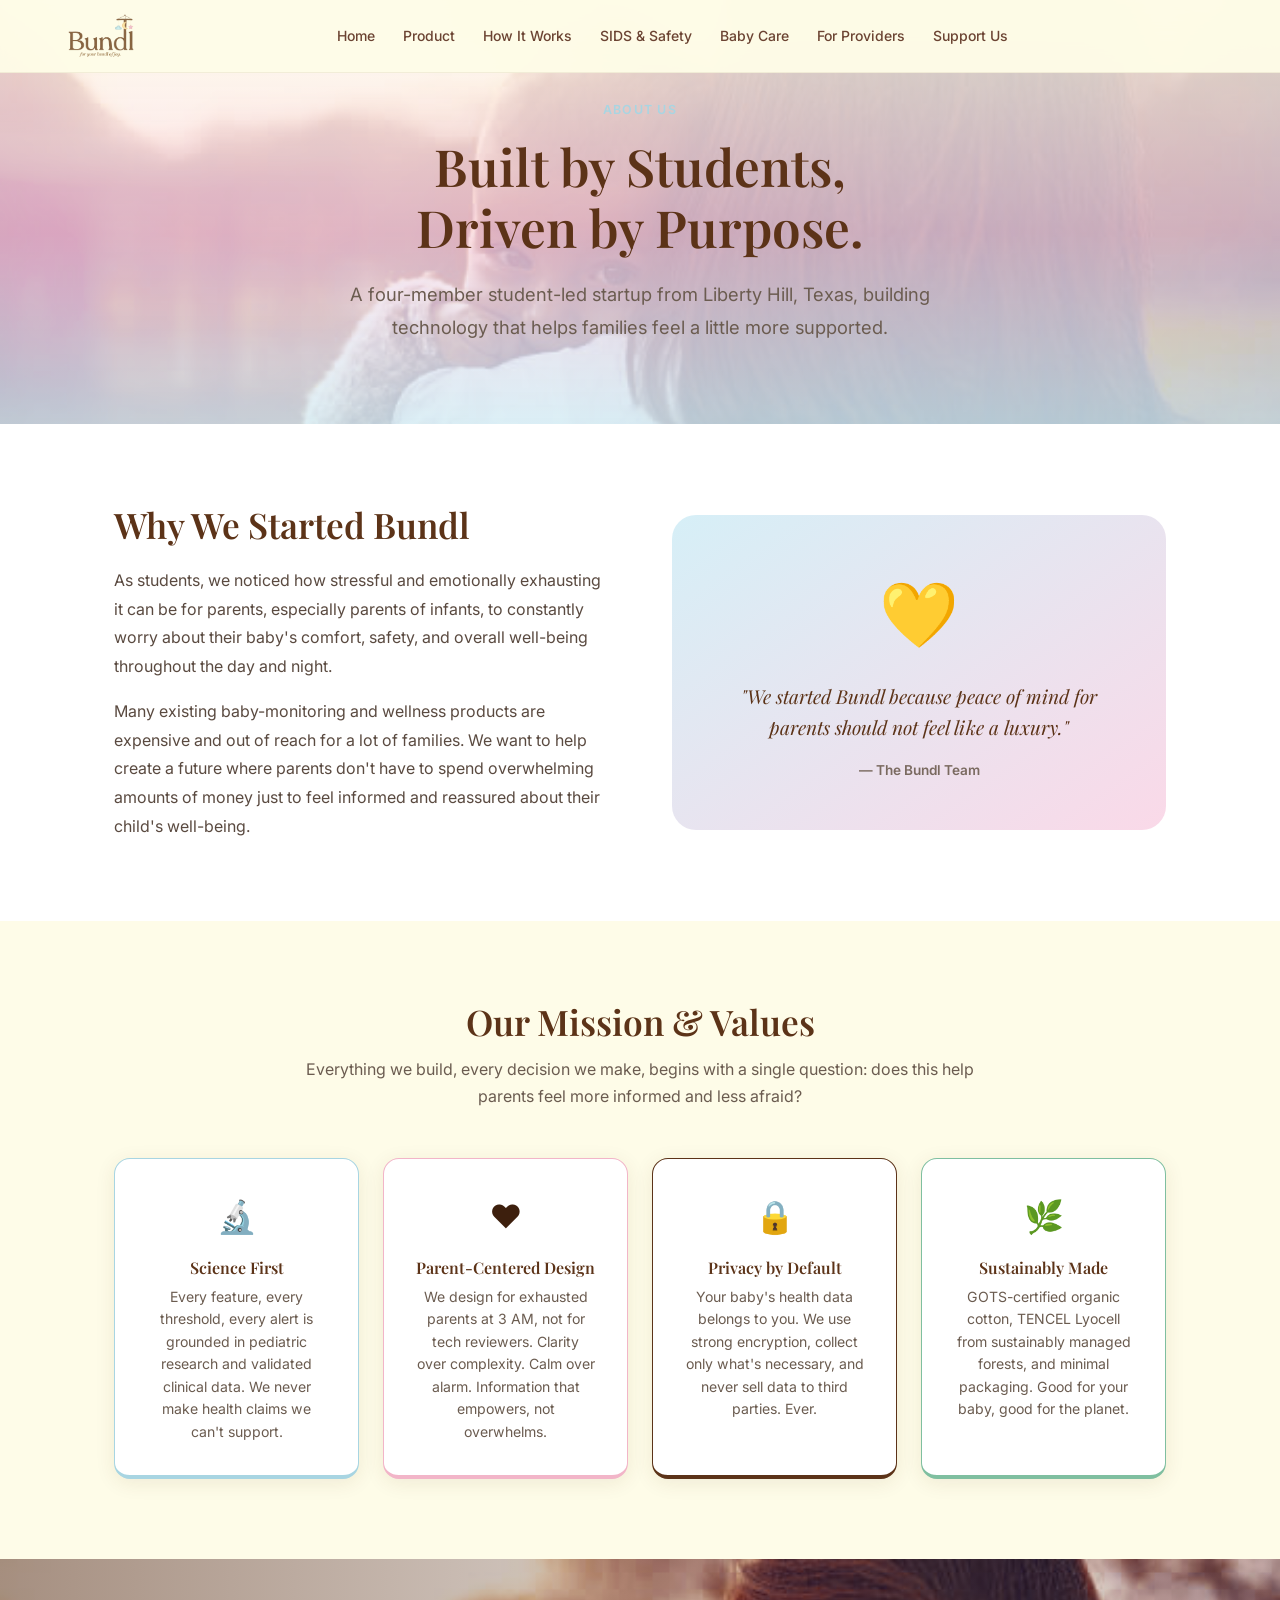
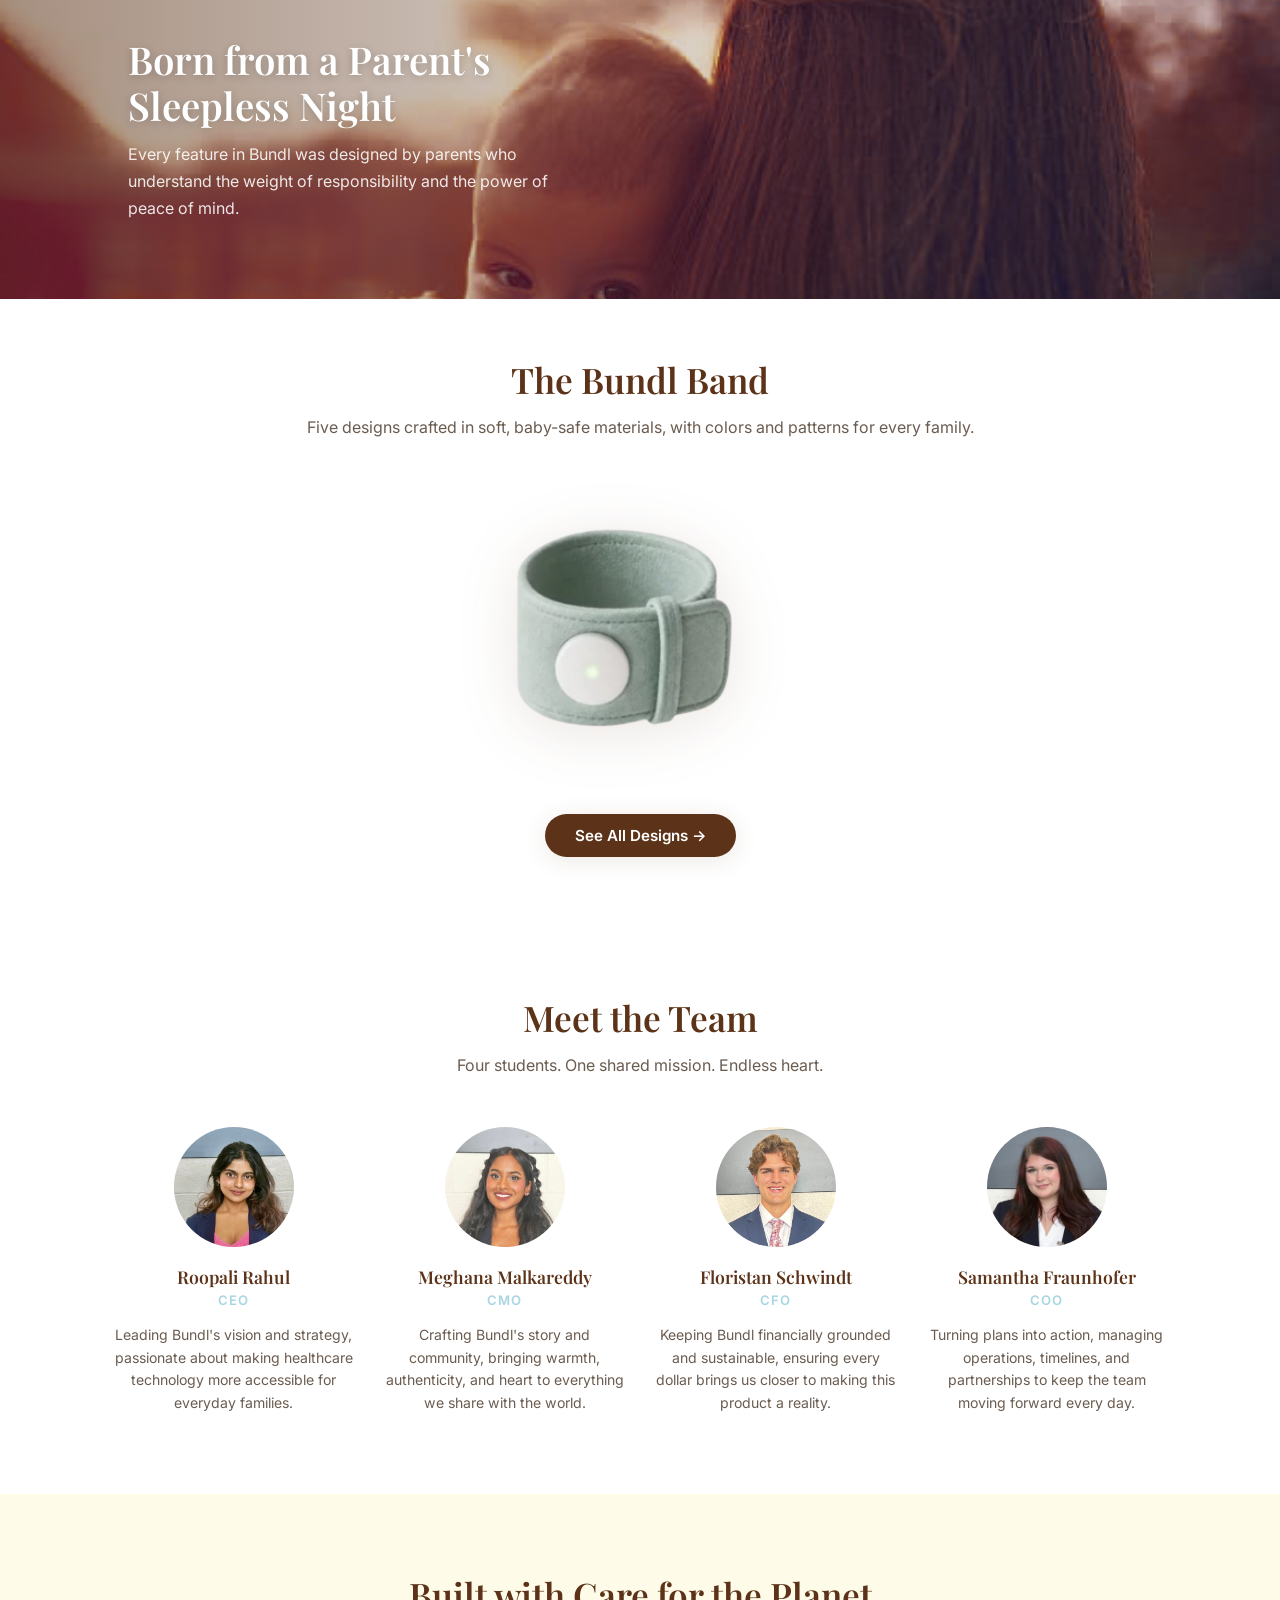
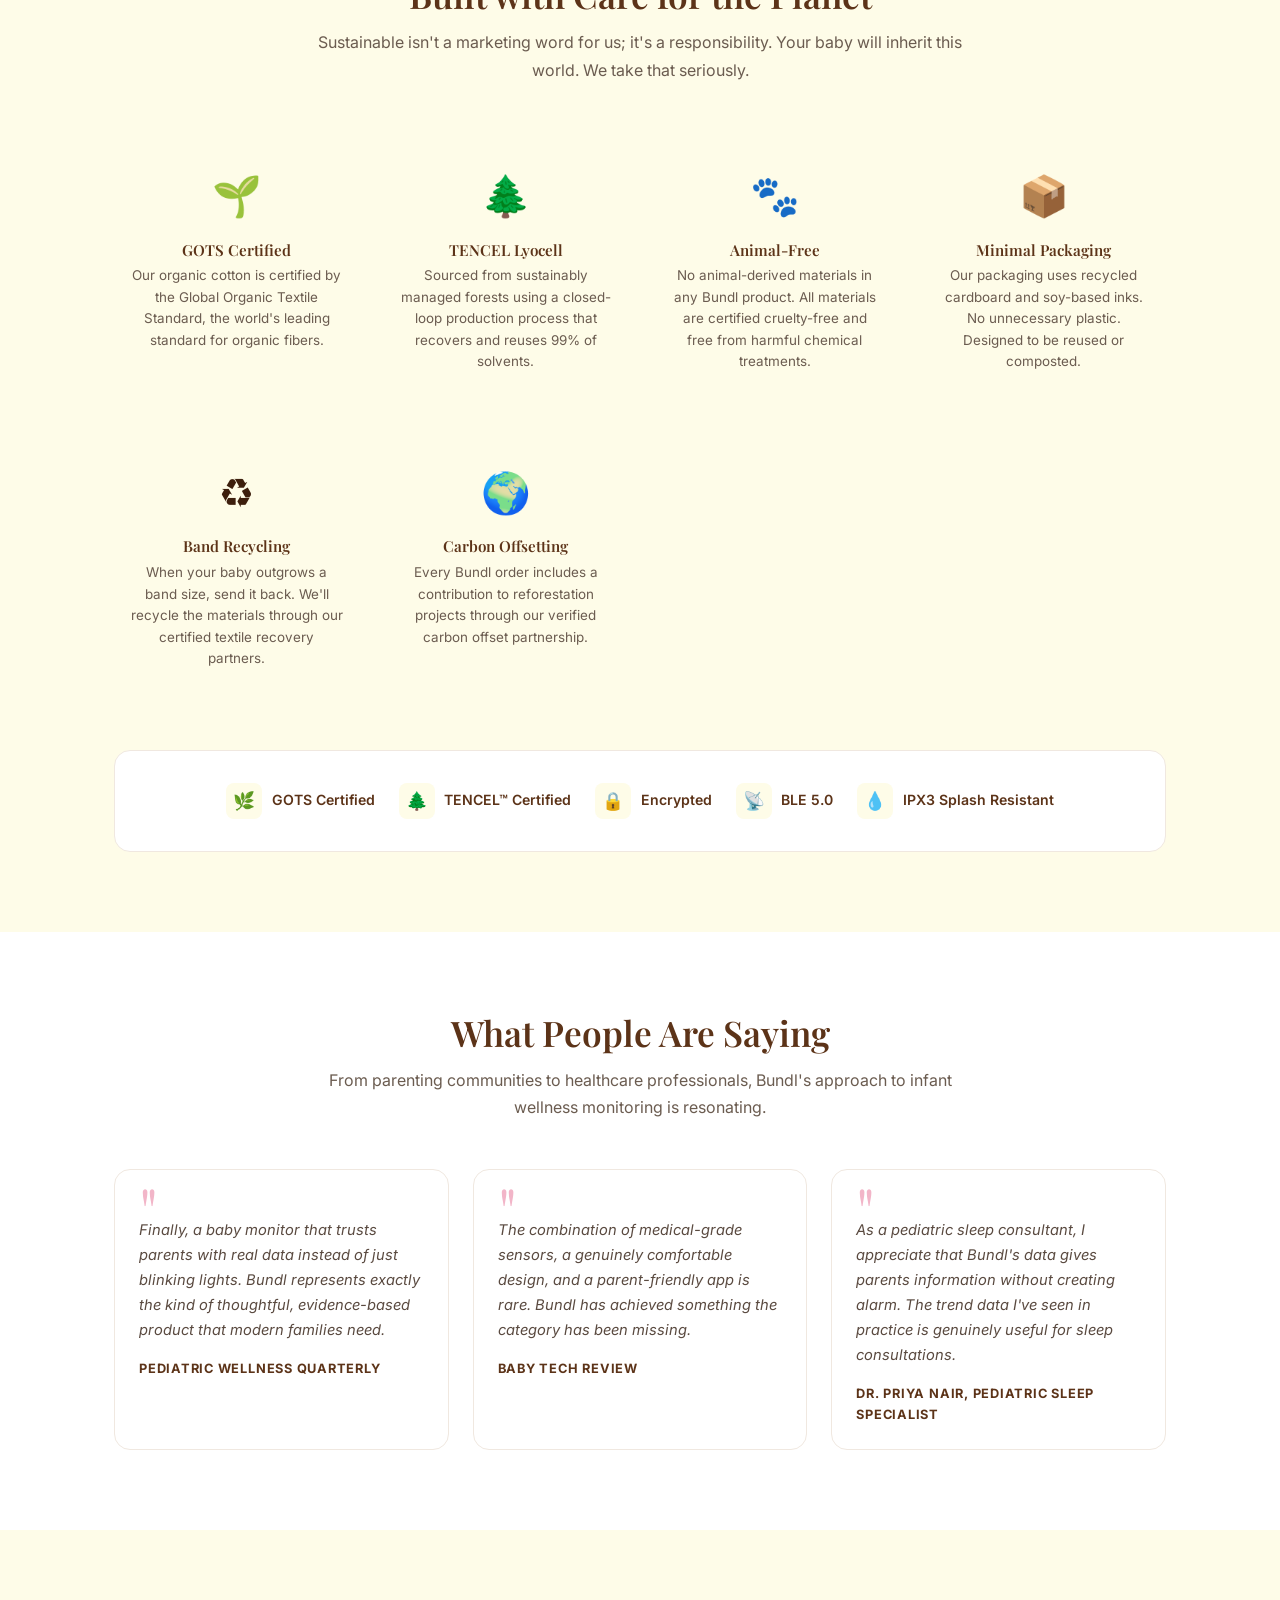
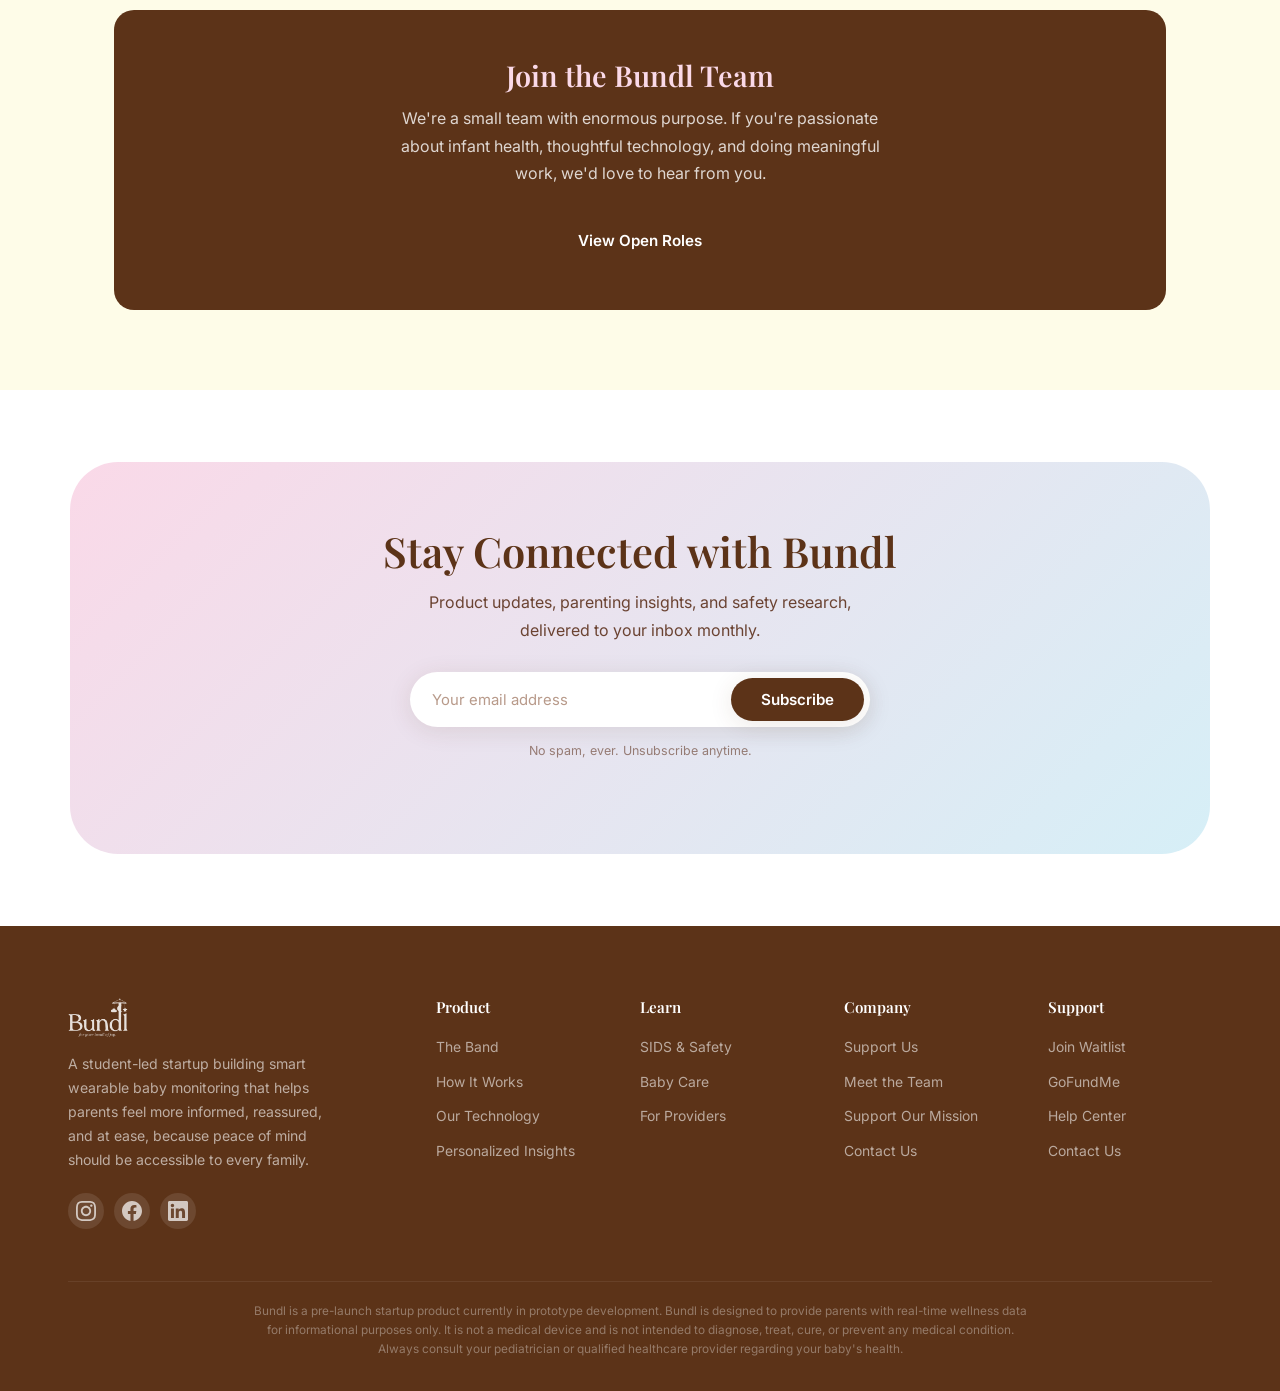
==== commit a13668a6: "Add .gitattributes for line endings and binary files; updated HTML files with new Google tag, modifi" ====
--- a/about.html
+++ b/about.html
@@ -1,4 +1,4 @@
-<!DOCTYPE html>
+﻿<!DOCTYPE html>
 <html lang="en">
 <head>
   <meta charset="UTF-8" />
@@ -9,6 +9,15 @@
   <link rel="preconnect" href="https://fonts.gstatic.com" crossorigin />
   <link href="https://fonts.googleapis.com/css2?family=Playfair+Display:ital,wght@0,400;0,500;0,600;0,700;1,400;1,500&family=Inter:wght@300;400;500;600;700&display=swap" rel="stylesheet" />
   <link rel="stylesheet" href="css/styles.css" />
+
+  <!-- Google tag (gtag.js) -->
+  <script async src="https://www.googletagmanager.com/gtag/js?id=G-6Q9GLGL28F"></script>
+  <script>
+    window.dataLayer = window.dataLayer || [];
+    function gtag(){dataLayer.push(arguments);}
+    gtag('js', new Date());
+    gtag('config', 'G-6Q9GLGL28F');
+  </script>
   <style>
     /* ── About page styles ── */
     .about-hero {
@@ -257,31 +266,18 @@
 <header class="header" id="header">
   <div class="header__inner">
     <a href="index.html" class="header__logo" aria-label="Bundl Home">
-      <svg xmlns="http://www.w3.org/2000/svg" viewBox="0 0 500 245" aria-hidden="true">
-        <text x="8" y="228" font-family="'Playfair Display',Georgia,'Times New Roman',serif" font-size="130" font-weight="700" fill="#7B5028" letter-spacing="-1">Bundl</text>
-        <circle cx="335" cy="48" r="7" fill="#7B5028"/>
-        <line x1="335" y1="55" x2="218" y2="128" stroke="#7B5028" stroke-width="2.5" stroke-linecap="round"/>
-        <line x1="335" y1="55" x2="408" y2="128" stroke="#7B5028" stroke-width="2.5" stroke-linecap="round"/>
-        <line x1="218" y1="128" x2="408" y2="128" stroke="#7B5028" stroke-width="7" stroke-linecap="round"/>
-        <line x1="240" y1="128" x2="236" y2="169" stroke="#7B5028" stroke-width="1.5" stroke-linecap="round" opacity="0.65"/>
-        <line x1="320" y1="128" x2="328" y2="167" stroke="#7B5028" stroke-width="1.5" stroke-linecap="round" opacity="0.65"/>
-        <line x1="390" y1="128" x2="406" y2="163" stroke="#7B5028" stroke-width="1.5" stroke-linecap="round" opacity="0.65"/>
-        <path d="M202,202 Q202,190 212,188 Q210,177 222,176 Q224,167 236,168 Q248,167 251,176 Q263,177 262,188 Q272,190 270,202 Z" fill="#9EC8DC"/>
-        <path d="M328,167 C302,167 294,192 328,218 C318,216 314,206 314,192 C314,178 318,168 328,167Z" fill="#D4B040"/>
-        <polygon points="406,163 411,177 425,177 414,186 418,199 406,191 394,199 398,186 387,177 401,177" fill="#F0AABC"/>
-      </svg>
+      <img src="images/bundl-logo.png" class="header__logo-img" alt="Bundl" />
     </a>
     <nav class="header__nav" aria-label="Main navigation">
       <a href="index.html">Home</a>
-      <a href="product.html">Shop</a>
+      <a href="product.html">Product</a>
       <a href="how-it-works.html">How It Works</a>
       <a href="sids-safety.html">SIDS &amp; Safety</a>
       <a href="education.html">Baby Care</a>
       <a href="healthcare.html">For Providers</a>
-      <a href="support.html">Support</a>
+      <a href="support.html">Support Us</a>
     </nav>
     <div class="header__actions">
-      <a href="product.html" class="btn btn--primary btn--sm">Shop Now</a>
       <button class="header__hamburger" aria-label="Open menu" aria-expanded="false"><span></span><span></span><span></span></button>
     </div>
   </div>
@@ -289,20 +285,24 @@
 
 <nav class="mobile-nav" aria-label="Mobile navigation">
   <a href="index.html">Home</a>
-  <a href="product.html">Shop</a>
+  <a href="product.html">Product</a>
   <a href="how-it-works.html">How It Works</a>
   <a href="sids-safety.html">SIDS &amp; Safety</a>
   <a href="education.html">Baby Care</a>
   <a href="healthcare.html">For Providers</a>
-  <a href="support.html">Support</a>
+  <a href="support.html">Support Us</a>
+  <div class="mobile-nav__cta">
+    <a href="index.html#waitlist" class="btn btn--primary btn--full">Join the Waitlist</a>
+    <a href="support.html#waitlist" class="btn btn--secondary btn--full">Support Our Mission</a>
+  </div>
 </nav>
 
 <!-- Hero -->
 <section class="about-hero">
   <div class="container">
-    <div class="about-hero__eyebrow">Our Story</div>
-    <h1>Born from a Parent's<br>Need for Peace of Mind</h1>
-    <p class="about-hero__lead">Bundl began the night our co-founder sat beside a bassinet, checking her newborn's breathing every few minutes until sunrise. We knew there had to be a better way.</p>
+    <div class="about-hero__eyebrow">About Us</div>
+    <h1>Built by Students,<br>Driven by Purpose.</h1>
+    <p class="about-hero__lead">A four-member student-led startup from Liberty Hill, Texas, building technology that helps families feel a little more supported.</p>
   </div>
 </section>
 
@@ -311,15 +311,14 @@
   <div class="about-section__inner">
     <div class="story-layout fade-in">
       <div class="story-layout__text">
-        <h2>Why We Built Bundl</h2>
-        <p>The first days and weeks with a newborn are magical — and terrifying. Every parent knows the feeling: you've finally gotten the baby to sleep, but instead of resting yourself, you're leaning over the crib every fifteen minutes just to make sure everything is okay.</p>
-        <p>We are a team of parents, biomedical engineers, and child health advocates who refused to accept that this anxiety was simply the price of parenthood. We believed technology could be gentle, wearable, and genuinely useful — not just another blinking gadget that creates more noise.</p>
-        <p>Bundl was built with one clear goal: give parents real information, in real time, without disrupting a single moment of precious baby sleep. A soft ankle band, a thoughtful app, and five vital signs tracked continuously — all designed with the kind of care you'd expect from someone who's been in that same exhausted, worried place themselves.</p>
+        <h2>Why We Started Bundl</h2>
+        <p>As students, we noticed how stressful and emotionally exhausting it can be for parents, especially parents of infants, to constantly worry about their baby's comfort, safety, and overall well-being throughout the day and night.</p>
+        <p>Many existing baby-monitoring and wellness products are expensive and out of reach for a lot of families. We want to help create a future where parents don't have to spend overwhelming amounts of money just to feel informed and reassured about their child's well-being.</p>
       </div>
       <div class="story-visual">
-        <span class="story-visual__emoji">🌙</span>
-        <p class="story-visual__quote">"I just wanted to know she was breathing. I didn't think that was too much to ask."</p>
-        <p class="story-visual__attribution">— Roopali, Co-founder &amp; CEO</p>
+        <span class="story-visual__emoji">💛</span>
+        <p class="story-visual__quote">"We started Bundl because peace of mind for parents should not feel like a luxury."</p>
+        <p class="story-visual__attribution">— The Bundl Team</p>
       </div>
     </div>
   </div>
@@ -346,7 +345,7 @@
       <div class="value-card value-card--brown fade-in">
         <div class="value-card__icon">🔒</div>
         <h4>Privacy by Default</h4>
-        <p>Your baby's health data belongs to you. We use AES-256 encryption, collect only what's necessary, and never sell data to third parties — ever.</p>
+        <p>Your baby's health data belongs to you. We use strong encryption, collect only what's necessary, and never sell data to third parties. Ever.</p>
       </div>
       <div class="value-card value-card--green fade-in">
         <div class="value-card__icon">🌿</div>
@@ -363,7 +362,7 @@
   <div class="lifestyle-strip__overlay">
     <div class="lifestyle-strip__text">
       <h2>Born from a Parent's Sleepless Night</h2>
-      <p>Every feature in Bundl was designed by parents who understand the weight of responsibility — and the power of peace of mind.</p>
+      <p>Every feature in Bundl was designed by parents who understand the weight of responsibility and the power of peace of mind.</p>
     </div>
   </div>
 </div>
@@ -373,27 +372,13 @@
   <div class="about-section__inner">
     <div class="about-section__header fade-in">
       <h2>The Bundl Band</h2>
-      <p>Thoughtfully crafted in three designs — because every baby deserves something beautiful.</p>
-    </div>
-    <div style="display:flex;gap:32px;justify-content:center;flex-wrap:wrap;margin-top:40px;">
-      <div style="text-align:center;">
-        <img src="images/product-green-band.png" alt="Sage Green Bundl band" style="height:160px;object-fit:contain;display:block;margin:0 auto 12px;filter:drop-shadow(0 6px 16px rgba(92,51,24,0.12));">
-        <div style="font-weight:600;color:var(--brown);font-size:0.9rem;">Sage Green</div>
-        <div style="font-size:0.8rem;color:var(--text-muted);">Original Design</div>
-      </div>
-      <div style="text-align:center;">
-        <img src="images/product-bands-variants.png" alt="Dino print Bundl band" style="height:160px;object-fit:contain;display:block;margin:0 auto 12px;filter:drop-shadow(0 6px 16px rgba(92,51,24,0.12));">
-        <div style="font-weight:600;color:var(--brown);font-size:0.9rem;">Dino Print</div>
-        <div style="font-size:0.8rem;color:var(--text-muted);">Fun Design</div>
-      </div>
-      <div style="text-align:center;">
-        <img src="images/product-floral-band.png" alt="Floral print Bundl band" style="height:160px;object-fit:contain;display:block;margin:0 auto 12px;filter:drop-shadow(0 6px 16px rgba(92,51,24,0.12));">
-        <div style="font-weight:600;color:var(--brown);font-size:0.9rem;">Floral Print</div>
-        <div style="font-size:0.8rem;color:var(--text-muted);">Classic Design</div>
-      </div>
+      <p>Five designs crafted in soft, baby-safe materials, with colors and patterns for every family.</p>
+    </div>
+    <div style="display:flex;justify-content:center;margin-top:40px;">
+      <img src="images/g2.png" alt="Bundl smart ankle band" loading="lazy" style="max-width:520px;width:100%;border-radius:16px;filter:drop-shadow(0 8px 28px rgba(92,51,24,0.13));">
     </div>
     <div style="text-align:center;margin-top:32px;">
-      <a href="product.html" class="btn btn--primary">Shop Now →</a>
+      <a href="product.html" class="btn btn--primary">See All Designs →</a>
     </div>
   </div>
 </section>
@@ -403,32 +388,32 @@
   <div class="about-section__inner">
     <div class="about-section__header fade-in">
       <h2>Meet the Team</h2>
-      <p>We're a small, focused team with big ambitions and personal reasons to get this right.</p>
+      <p>Four students. One shared mission. Endless heart.</p>
     </div>
     <div class="team-grid">
       <div class="team-card fade-in">
-        <div class="team-card__avatar team-card__avatar--roopali">R</div>
-        <h3>Roopali</h3>
-        <div class="team-card__role">Co-Founder &amp; CEO</div>
-        <p>Former pediatric nurse turned entrepreneur. After her daughter's birth, Roopali channeled years of clinical experience into building the monitoring solution she wished she'd had. She leads strategy, partnerships, and product vision.</p>
+        <div class="team-member-card__avatar" style="margin:0 auto 1.2rem;"><img src="images/roo1.jpeg" alt="Roopali Rahul" loading="lazy"></div>
+        <h3>Roopali Rahul</h3>
+        <div class="team-card__role">CEO</div>
+        <p>Leading Bundl's vision and strategy, passionate about making healthcare technology more accessible for everyday families.</p>
       </div>
       <div class="team-card fade-in">
-        <div class="team-card__avatar team-card__avatar--floristan">F</div>
-        <h3>Floristan</h3>
-        <div class="team-card__role">Co-Founder &amp; CFO</div>
-        <p>Biomedical engineer and father of twins. Floristan designed the core sensor architecture and led hardware development. He ensures every circuit and algorithm meets the standards he holds for his own children's safety.</p>
+        <div class="team-member-card__avatar" style="margin:0 auto 1.2rem;"><img src="images/meg1.jpeg" alt="Meghana Malkareddy" loading="lazy" style="object-position:center 35%;"></div>
+        <h3>Meghana Malkareddy</h3>
+        <div class="team-card__role">CMO</div>
+        <p>Crafting Bundl's story and community, bringing warmth, authenticity, and heart to everything we share with the world.</p>
       </div>
       <div class="team-card fade-in">
-        <div class="team-card__avatar team-card__avatar--meghana">M</div>
-        <h3>Meghana</h3>
-        <div class="team-card__role">CMO</div>
-        <p>Brand strategist and new parent. Meghana crafts Bundl's voice — warm, honest, and science-backed. She believes that the best marketing for a baby health product is simply telling the truth about what it does and doesn't do.</p>
+        <div class="team-member-card__avatar" style="margin:0 auto 1.2rem;"><img src="images/flo1.jpeg" alt="Floristan Schwindt" loading="lazy"></div>
+        <h3>Floristan Schwindt</h3>
+        <div class="team-card__role">CFO</div>
+        <p>Keeping Bundl financially grounded and sustainable, ensuring every dollar brings us closer to making this product a reality.</p>
       </div>
       <div class="team-card fade-in">
-        <div class="team-card__avatar team-card__avatar--samantha">S</div>
-        <h3>Samantha</h3>
-        <div class="team-card__role">CRO</div>
-        <p>Revenue and growth lead with a background in consumer health startups. Samantha oversees sales, retail partnerships, and healthcare provider relationships, building bridges between Bundl and the families who need it most.</p>
+        <div class="team-member-card__avatar" style="margin:0 auto 1.2rem;"><img src="images/samantha1.jpeg" alt="Samantha Fraunhofer" loading="lazy"></div>
+        <h3>Samantha Fraunhofer</h3>
+        <div class="team-card__role">COO</div>
+        <p>Turning plans into action, managing operations, timelines, and partnerships to keep the team moving forward every day.</p>
       </div>
     </div>
   </div>
@@ -439,13 +424,13 @@
   <div class="about-section__inner">
     <div class="about-section__header fade-in">
       <h2>Built with Care for the Planet</h2>
-      <p>Sustainable isn't a marketing word for us — it's a responsibility. Your baby will inherit this world. We take that seriously.</p>
+      <p>Sustainable isn't a marketing word for us; it's a responsibility. Your baby will inherit this world. We take that seriously.</p>
     </div>
     <div class="sustainability-grid">
       <div class="sustainability-item fade-in">
         <span class="sustainability-item__icon">🌱</span>
         <h4>GOTS Certified</h4>
-        <p>Our organic cotton is certified by the Global Organic Textile Standard — the world's leading standard for organic fibers.</p>
+        <p>Our organic cotton is certified by the Global Organic Textile Standard, the world's leading standard for organic fibers.</p>
       </div>
       <div class="sustainability-item fade-in">
         <span class="sustainability-item__icon">🌲</span>
@@ -485,7 +470,7 @@
       </div>
       <div class="cert-badge">
         <div class="cert-badge__icon">🔒</div>
-        AES-256 Encrypted
+        Encrypted
       </div>
       <div class="cert-badge">
         <div class="cert-badge__icon">📡</div>
@@ -529,7 +514,7 @@
     <div class="careers-cta fade-in">
       <h3>Join the Bundl Team</h3>
       <p>We're a small team with enormous purpose. If you're passionate about infant health, thoughtful technology, and doing meaningful work, we'd love to hear from you.</p>
-      <a href="support.html#contact" class="btn btn--outline" style="border-color:rgba(255,255,255,.5);color:#fff;">View Open Roles</a>
+      <a href="mailto:bundl.team.official@gmail.com" class="btn btn--outline" style="border-color:rgba(255,255,255,.5);color:#fff;">View Open Roles</a>
     </div>
   </div>
 </section>
@@ -539,7 +524,7 @@
   <div class="container">
     <div class="newsletter-block__inner fade-in">
       <h2>Stay Connected with Bundl</h2>
-      <p>Product updates, parenting insights, and safety research — delivered to your inbox monthly.</p>
+      <p>Product updates, parenting insights, and safety research, delivered to your inbox monthly.</p>
       <form class="newsletter-form" novalidate>
         <input type="email" placeholder="Your email address" autocomplete="email" required />
         <button type="submit" class="btn btn--primary">Subscribe</button>
@@ -551,46 +536,56 @@
 
 <footer class="footer">
   <div class="container">
-    <div class="footer__top">
+    <div class="footer__grid">
       <div class="footer__brand">
-        <a href="index.html" class="footer__logo" aria-label="Bundl Home">
-          <svg xmlns="http://www.w3.org/2000/svg" viewBox="0 0 500 245" style="height:40px;filter:brightness(0) invert(1);opacity:0.85;" aria-hidden="true">
-            <text x="8" y="228" font-family="'Playfair Display',Georgia,'Times New Roman',serif" font-size="130" font-weight="700" fill="#7B5028" letter-spacing="-1">Bundl</text>
-            <circle cx="335" cy="48" r="7" fill="#7B5028"/>
-            <line x1="335" y1="55" x2="218" y2="128" stroke="#7B5028" stroke-width="2.5" stroke-linecap="round"/>
-            <line x1="335" y1="55" x2="408" y2="128" stroke="#7B5028" stroke-width="2.5" stroke-linecap="round"/>
-            <line x1="218" y1="128" x2="408" y2="128" stroke="#7B5028" stroke-width="7" stroke-linecap="round"/>
-            <line x1="240" y1="128" x2="236" y2="169" stroke="#7B5028" stroke-width="1.5" stroke-linecap="round" opacity="0.65"/>
-            <line x1="320" y1="128" x2="328" y2="167" stroke="#7B5028" stroke-width="1.5" stroke-linecap="round" opacity="0.65"/>
-            <line x1="390" y1="128" x2="406" y2="163" stroke="#7B5028" stroke-width="1.5" stroke-linecap="round" opacity="0.65"/>
-            <path d="M202,202 Q202,190 212,188 Q210,177 222,176 Q224,167 236,168 Q248,167 251,176 Q263,177 262,188 Q272,190 270,202 Z" fill="#9EC8DC"/>
-            <path d="M328,167 C302,167 294,192 328,218 C318,216 314,206 314,192 C314,178 318,168 328,167Z" fill="#D4B040"/>
-            <polygon points="406,163 411,177 425,177 414,186 418,199 406,191 394,199 398,186 387,177 401,177" fill="#F0AABC"/>
-          </svg>
+        <a href="index.html" aria-label="Bundl Home">
+          <img src="images/bundl-logo.png" alt="Bundl" style="height:40px;filter:brightness(0) invert(1);opacity:0.85;" loading="lazy" />
         </a>
-        <p>For Your Bundl of Joy</p>
-      </div>
-      <div class="footer__links">
-        <div class="footer__col">
-          <h5>Product</h5>
-          <a href="product.html">Shop Bundl</a>
-          <a href="how-it-works.html">How It Works</a>
-          <a href="product.html#specs">Specifications</a>
+        <p>A student-led startup building smart wearable baby monitoring that helps parents feel more informed, reassured, and at ease, because peace of mind should be accessible to every family.</p>
+                <div class="footer__social">
+          <a href="https://www.instagram.com/bundl_official_?igsh=cW13cmk4MHEyYXo%3D&utm_source=qr" class="footer__social-link" aria-label="Instagram" target="_blank" rel="noopener"><svg xmlns="http://www.w3.org/2000/svg" width="20" height="20" viewBox="0 0 24 24" fill="currentColor"><path d="M12 2.163c3.204 0 3.584.012 4.85.07 3.252.148 4.771 1.691 4.919 4.919.058 1.265.069 1.645.069 4.849 0 3.205-.012 3.584-.069 4.849-.149 3.225-1.664 4.771-4.919 4.919-1.266.058-1.644.07-4.85.07-3.204 0-3.584-.012-4.849-.07-3.26-.149-4.771-1.699-4.919-4.92-.058-1.265-.07-1.644-.07-4.849 0-3.204.013-3.583.07-4.849.149-3.227 1.664-4.771 4.919-4.919 1.266-.057 1.645-.069 4.849-.069zm0-2.163c-3.259 0-3.667.014-4.947.072-4.358.2-6.78 2.618-6.98 6.98-.059 1.281-.073 1.689-.073 4.948 0 3.259.014 3.668.072 4.948.2 4.358 2.618 6.78 6.98 6.98 1.281.058 1.689.072 4.948.072 3.259 0 3.668-.014 4.948-.072 4.354-.2 6.782-2.618 6.979-6.98.059-1.28.073-1.689.073-4.948 0-3.259-.014-3.667-.072-4.947-.196-4.354-2.617-6.78-6.979-6.98-1.281-.059-1.69-.073-4.949-.073zm0 5.838c-3.403 0-6.162 2.759-6.162 6.162s2.759 6.163 6.162 6.163 6.162-2.759 6.162-6.163c0-3.403-2.759-6.162-6.162-6.162zm0 10.162c-2.209 0-4-1.79-4-4 0-2.209 1.791-4 4-4s4 1.791 4 4c0 2.21-1.791 4-4 4zm6.406-11.845c-.796 0-1.441.645-1.441 1.44s.645 1.44 1.441 1.44c.795 0 1.439-.645 1.439-1.44s-.644-1.44-1.439-1.44z"/></svg></a>
+          <a href="https://www.facebook.com/share/1ERbwhmzVs/?mibextid=wwXIfr" class="footer__social-link" aria-label="Facebook" target="_blank" rel="noopener"><svg xmlns="http://www.w3.org/2000/svg" width="20" height="20" viewBox="0 0 24 24" fill="currentColor"><path d="M24 12.073c0-6.627-5.373-12-12-12s-12 5.373-12 12c0 5.99 4.388 10.954 10.125 11.854v-8.385H7.078v-3.47h3.047V9.43c0-3.007 1.792-4.669 4.533-4.669 1.312 0 2.686.235 2.686.235v2.953H15.83c-1.491 0-1.956.925-1.956 1.874v2.25h3.328l-.532 3.47h-2.796v8.385C19.612 23.027 24 18.062 24 12.073z"/></svg></a>
+          <a href="https://www.linkedin.com/company/teambundl/" class="footer__social-link" aria-label="LinkedIn" target="_blank" rel="noopener"><svg xmlns="http://www.w3.org/2000/svg" width="20" height="20" viewBox="0 0 24 24" fill="currentColor"><path d="M20.447 20.452h-3.554v-5.569c0-1.328-.027-3.037-1.852-3.037-1.853 0-2.136 1.445-2.136 2.939v5.667H9.351V9h3.414v1.561h.046c.477-.9 1.637-1.85 3.37-1.85 3.601 0 4.267 2.37 4.267 5.455v6.286zM5.337 7.433c-1.144 0-2.063-.926-2.063-2.065 0-1.138.92-2.063 2.063-2.063 1.14 0 2.064.925 2.064 2.063 0 1.139-.925 2.065-2.064 2.065zm1.782 13.019H3.555V9h3.564v11.452zM22.225 0H1.771C.792 0 0 .774 0 1.729v20.542C0 23.227.792 24 1.771 24h20.451C23.2 24 24 23.227 24 22.271V1.729C24 .774 23.2 0 22.222 0h.003z"/></svg></a>
         </div>
-        <div class="footer__col">
-          <h5>Learn</h5>
-          <a href="sids-safety.html">SIDS &amp; Safety</a>
-          <a href="education.html">Baby Care</a>
-          </div>
-        <div class="footer__col">
-          <h5>Company</h5>
-          <a href="healthcare.html">For Providers</a>
-          <a href="support.html">Support</a>
-        </div>
-      </div>
-    </div>
-    <div class="footer__bottom">
-      <p>&copy; 2025 Bundl. All rights reserved. | <a href="#">Privacy Policy</a> | <a href="#">Terms of Service</a> | <a href="#">Medical Disclaimer</a></p>
+      </div>
+      <div class="footer__col">
+        <h5>Product</h5>
+        <ul>
+          <li><a href="product.html">The Band</a></li>
+          <li><a href="how-it-works.html">How It Works</a></li>
+          <li><a href="product.html#verification">Our Technology</a></li>
+          <li><a href="product.html#insights">Personalized Insights</a></li>
+        </ul>
+      </div>
+      <div class="footer__col">
+        <h5>Learn</h5>
+        <ul>
+          <li><a href="sids-safety.html">SIDS &amp; Safety</a></li>
+          <li><a href="education.html">Baby Care</a></li>
+          <li><a href="healthcare.html">For Providers</a></li>
+        </ul>
+      </div>
+      <div class="footer__col">
+        <h5>Company</h5>
+        <ul>
+          <li><a href="support.html">Support Us</a></li>
+          <li><a href="support.html#team">Meet the Team</a></li>
+          <li><a href="support.html#waitlist">Support Our Mission</a></li>
+          <li><a href="mailto:bundl.team.official@gmail.com">Contact Us</a></li>
+        </ul>
+      </div>
+      <div class="footer__col">
+        <h5>Support</h5>
+        <ul>
+          <li><a href="support.html#waitlist">Join Waitlist</a></li>
+          <li><a href="https://gofund.me/33b133596" target="_blank" rel="noopener">GoFundMe</a></li>
+          <li><a href="support.html">Help Center</a></li>
+          <li><a href="mailto:bundl.team.official@gmail.com">Contact Us</a></li>
+        </ul>
+      </div>
+    </div>
+    <div class="footer__disclaimer">
+      <p>Bundl is a pre-launch startup product currently in prototype development. Bundl is designed to provide parents with real-time wellness data for informational purposes only. It is not a medical device and is not intended to diagnose, treat, cure, or prevent any medical condition. Always consult your pediatrician or qualified healthcare provider regarding your baby's health.</p>
     </div>
   </div>
 </footer>
--- a/css/styles.css
+++ b/css/styles.css
@@ -318,6 +318,45 @@
 }
 .header__icon-btn:hover { background: var(--pink-light); }
 
+/* Cart Icon */
+.cart-icon {
+  position: relative;
+  width: 38px;
+  height: 38px;
+  display: flex;
+  align-items: center;
+  justify-content: center;
+  border-radius: var(--radius-full);
+  color: var(--brown);
+  transition: var(--ease);
+  text-decoration: none;
+  font-size: 1.2rem;
+}
+.cart-icon:hover {
+  background: var(--pink-light);
+}
+.cart-count {
+  position: absolute;
+  top: -4px;
+  right: -4px;
+  background: #F2B5C8;
+  color: #5C3318;
+  font-size: 0.7rem;
+  font-weight: 700;
+  min-width: 18px;
+  height: 18px;
+  border-radius: 50%;
+  display: flex;
+  align-items: center;
+  justify-content: center;
+  padding: 0 4px;
+  opacity: 0;
+  transition: opacity 0.3s ease;
+}
+.cart-count.show {
+  opacity: 1;
+}
+
 .header__hamburger {
   display: none;
   flex-direction: column;
@@ -382,21 +421,32 @@
   min-height: 100vh;
   display: flex;
   align-items: flex-end;
-  background-image: url('../images/baby-feet.png');
-  background-size: cover;
-  background-position: center 30%;
   padding-top: var(--header-h);
   padding-bottom: 100px;
   overflow: hidden;
   position: relative;
 }
 
+/* Flipped background image */
+.hero::after {
+  content: '';
+  position: absolute;
+  inset: 0;
+  background-image: url('../images/bunnybaby.jpeg');
+  background-size: cover;
+  background-position: center 30%;
+  transform: scaleX(-1);
+  z-index: 0;
+}
+
+/* Reduced overlay — just enough for text readability */
 .hero::before {
   content: '';
   position: absolute;
   inset: 0;
-  background: linear-gradient(to right, rgba(254,252,232,0.88) 0%, rgba(254,252,232,0.70) 40%, rgba(254,252,232,0.25) 70%, rgba(254,252,232,0.0) 100%);
+  background: linear-gradient(to right, rgba(254,252,232,0.60) 0%, rgba(254,252,232,0.35) 45%, rgba(254,252,232,0.08) 75%, rgba(254,252,232,0.0) 100%);
   pointer-events: none;
+  z-index: 1;
 }
 
 .hero__inner {
@@ -405,7 +455,7 @@
   gap: 48px;
   align-items: center;
   position: relative;
-  z-index: 1;
+  z-index: 2;
   padding: 48px 28px 64px;
   max-width: var(--container);
   margin: 0 auto;
@@ -765,7 +815,7 @@
   display: flex;
   align-items: center;
   justify-content: center;
-  margin-bottom: 20px;
+  margin: 0 auto 20px;
   font-size: 1.6rem;
 }
 
@@ -774,8 +824,8 @@
 .feature-card__icon--cream { background: var(--cream-dark); }
 .feature-card__icon--mint  { background: #D4EDD4; }
 
-.feature-card h3 { font-size: 1.15rem; margin-bottom: 10px; }
-.feature-card p  { font-size: 0.91rem; color: var(--text-light); line-height: 1.65; }
+.feature-card h3 { font-size: 1.15rem; margin-bottom: 10px; text-align: center; }
+.feature-card p  { font-size: 0.91rem; color: var(--text-light); line-height: 1.65; text-align: center; }
 
 /* =====================================================
    DIFFERENTIATORS
@@ -1116,14 +1166,14 @@
    HEALTHCARE SECTION
    ===================================================== */
 .healthcare-band {
-  background: var(--brown);
+  background: linear-gradient(rgba(255,255,255,0.72), rgba(255,255,255,0.72)), url('../images/pd.png') center/cover no-repeat;
   border-radius: var(--radius-xl);
   padding: 64px;
   text-align: center;
 }
 
-.healthcare-band h2 { color: var(--white); margin-bottom: 14px; }
-.healthcare-band p  { color: rgba(255,255,255,0.72); max-width: 500px; margin: 0 auto 32px; }
+.healthcare-band h2 { color: var(--brown); margin-bottom: 14px; }
+.healthcare-band p  { color: var(--brown); max-width: 500px; margin: 0 auto 32px; }
 
 .healthcare-badges {
   display: flex;
@@ -1134,13 +1184,13 @@
 }
 
 .healthcare-badge {
-  background: rgba(255,255,255,0.1);
-  border: 1px solid rgba(255,255,255,0.2);
-  color: rgba(255,255,255,0.85);
+  background: rgba(37, 99, 235, 0.18);
+  border: 1px solid rgba(37, 99, 235, 0.45);
+  color: #1e3a8a;
   padding: 8px 18px;
   border-radius: var(--radius-full);
   font-size: 0.83rem;
-  font-weight: 500;
+  font-weight: 600;
 }
 
 /* =====================================================
@@ -1164,10 +1214,18 @@
 
 .blog-card__thumb {
   height: 180px;
-  display: flex;
-  align-items: center;
-  justify-content: center;
-  font-size: 3.5rem;
+  overflow: hidden;
+  position: relative;
+}
+.blog-card__thumb::after {
+  content: '';
+  position: absolute;
+  inset: 0;
+  background: rgba(255,255,255,0.28);
+  pointer-events: none;
+}
+.blog-card__thumb img {
+  width: 100%; height: 100%; object-fit: cover; display: block;
 }
 
 .blog-card__thumb--blue  { background: var(--blue-light); }
@@ -1665,6 +1723,153 @@
 
 .disclaimer-box__icon { font-size: 1.5rem; flex-shrink: 0; }
 .disclaimer-box p { font-size: 0.88rem; color: var(--text-medium); line-height: 1.68; }
+
+/* Safe Sleep Grid - Collapsible */
+.safe-sleep-grid {
+  display: grid;
+  grid-template-columns: 1fr;
+  gap: 12px;
+}
+
+.safe-sleep-rule {
+  background: var(--white);
+  border-radius: var(--radius-md);
+  border: var(--border);
+  overflow: hidden;
+  transition: var(--ease);
+}
+
+.safe-sleep-rule__header {
+  width: 100%;
+  display: flex;
+  align-items: center;
+  gap: 12px;
+  padding: 16px 20px;
+  cursor: pointer;
+  transition: var(--ease);
+  background: transparent;
+}
+
+.safe-sleep-rule__header:hover {
+  background: var(--cream);
+}
+
+.safe-sleep-rule__num {
+  width: 32px;
+  height: 32px;
+  background: var(--blue-light);
+  color: var(--blue-dark);
+  border-radius: 50%;
+  display: flex;
+  align-items: center;
+  justify-content: center;
+  font-size: 0.9rem;
+  font-weight: 700;
+  flex-shrink: 0;
+}
+
+.safe-sleep-rule__header h4 {
+  flex: 1;
+  font-size: 0.95rem;
+  color: var(--brown);
+  margin: 0;
+}
+
+.safe-sleep-chevron {
+  font-size: 0.75rem;
+  flex-shrink: 0;
+  transition: transform var(--ease);
+  color: var(--brown-light);
+}
+
+.safe-sleep-rule.open .safe-sleep-chevron {
+  transform: rotate(180deg);
+}
+
+.safe-sleep-rule__content {
+  max-height: 0;
+  overflow: hidden;
+  transition: max-height 0.35s ease;
+}
+
+.safe-sleep-rule.open .safe-sleep-rule__content {
+  max-height: 400px;
+}
+
+.safe-sleep-rule__content-inner {
+  padding: 0 20px 16px;
+}
+
+.safe-sleep-rule__content-inner p {
+  font-size: 0.89rem;
+  color: var(--text-medium);
+  line-height: 1.68;
+  margin: 0;
+}
+
+@media (min-width: 768px) {
+  .safe-sleep-grid {
+    grid-template-columns: 1fr 1fr;
+  }
+}
+
+@media (min-width: 1024px) {
+  .safe-sleep-grid {
+    grid-template-columns: 1fr 1fr 1fr;
+  }
+}
+
+/* Trusted Resources Links */
+.resource-links {
+  display: grid;
+  grid-template-columns: 1fr;
+  gap: 16px;
+}
+
+.resource-link-card {
+  display: flex;
+  align-items: center;
+  gap: 16px;
+  background: var(--white);
+  border-radius: var(--radius-md);
+  padding: 20px 24px;
+  border: var(--border);
+  box-shadow: var(--shadow-sm);
+  transition: var(--ease);
+  text-decoration: none;
+  color: inherit;
+}
+
+.resource-link-card:hover {
+  transform: translateY(-2px);
+  box-shadow: var(--shadow-card);
+  border-color: var(--blue-light);
+}
+
+.resource-link-card__icon {
+  font-size: 2rem;
+  flex-shrink: 0;
+}
+
+.resource-link-card__text h5 {
+  font-size: 1rem;
+  color: var(--brown);
+  margin: 0 0 4px 0;
+  font-weight: 600;
+}
+
+.resource-link-card__text p {
+  font-size: 0.87rem;
+  color: var(--text-medium);
+  margin: 0;
+  line-height: 1.5;
+}
+
+@media (min-width: 768px) {
+  .resource-links {
+    grid-template-columns: 1fr 1fr;
+  }
+}
 
 /* =====================================================
    HOW IT WORKS PAGE
@@ -2429,3 +2634,1202 @@
   }
   .layers-image { order: -1; }
 }
+
+/* =====================================================
+   STICKY MOBILE CTA
+   ===================================================== */
+.sticky-mobile-cta {
+  display: none;
+  position: fixed;
+  bottom: 0;
+  left: 0;
+  right: 0;
+  z-index: 997;
+  padding: 14px 20px 18px;
+  background: rgba(254, 252, 232, 0.97);
+  backdrop-filter: blur(16px);
+  -webkit-backdrop-filter: blur(16px);
+  border-top: 1px solid rgba(92, 51, 24, 0.1);
+  transform: translateY(100%);
+  transition: transform 0.35s ease;
+  box-shadow: 0 -4px 20px rgba(92, 51, 24, 0.1);
+}
+
+.sticky-mobile-cta.show { transform: translateY(0); }
+
+@media (max-width: 900px) {
+  .sticky-mobile-cta { display: block; }
+}
+
+/* =====================================================
+   HERO — Pre-launch badge
+   ===================================================== */
+.hero__prelaunch-badge {
+  display: inline-flex;
+  align-items: center;
+  gap: 8px;
+  background: var(--white);
+  border: 1px solid rgba(92, 51, 24, 0.1);
+  border-radius: var(--radius-full);
+  padding: 8px 18px;
+  font-size: 0.74rem;
+  font-weight: 700;
+  letter-spacing: 0.1em;
+  text-transform: uppercase;
+  color: var(--brown-mid);
+  box-shadow: var(--shadow-sm);
+  margin-bottom: 6px;
+  width: fit-content;
+}
+
+.hero__prelaunch-dot {
+  width: 7px;
+  height: 7px;
+  background: var(--pink);
+  border-radius: 50%;
+  animation: pulse-dot 2s ease-in-out infinite;
+}
+
+.hero__learn-more {
+  display: inline-flex;
+  align-items: center;
+  gap: 6px;
+  font-size: 0.86rem;
+  font-weight: 600;
+  color: var(--text-light);
+  text-decoration: underline;
+  text-decoration-color: transparent;
+  transition: var(--ease);
+  align-self: center;
+}
+
+.hero__learn-more:hover {
+  color: var(--brown);
+  text-decoration-color: var(--brown);
+}
+
+/* =====================================================
+   TWO-STEP VERIFICATION SECTION
+   ===================================================== */
+.section--verification {
+  background: linear-gradient(150deg, #2D1507 0%, var(--brown) 50%, #3a1b08 100%);
+  position: relative;
+  overflow: hidden;
+}
+
+.section--verification::before {
+  content: '';
+  position: absolute;
+  top: -35%;
+  right: -12%;
+  width: 560px;
+  height: 560px;
+  border-radius: 50%;
+  background: radial-gradient(circle, rgba(242, 181, 200, 0.08) 0%, transparent 65%);
+  pointer-events: none;
+}
+
+.section--verification::after {
+  content: '';
+  position: absolute;
+  bottom: -28%;
+  left: -8%;
+  width: 400px;
+  height: 400px;
+  border-radius: 50%;
+  background: radial-gradient(circle, rgba(168, 213, 226, 0.07) 0%, transparent 65%);
+  pointer-events: none;
+}
+
+.section--verification .section-header {
+  position: relative;
+  z-index: 1;
+}
+
+.section--verification .section-header h2 { color: var(--white); }
+
+.section--verification .section-header p {
+  color: rgba(255, 255, 255, 0.6);
+}
+
+.section--verification .eyebrow {
+  background: rgba(255, 255, 255, 0.1);
+  color: rgba(255, 255, 255, 0.78);
+}
+
+.verification-badge {
+  display: inline-flex;
+  align-items: center;
+  gap: 8px;
+  background: rgba(242, 181, 200, 0.16);
+  border: 1px solid rgba(242, 181, 200, 0.32);
+  border-radius: var(--radius-full);
+  padding: 8px 20px;
+  font-size: 0.71rem;
+  font-weight: 700;
+  letter-spacing: 0.12em;
+  text-transform: uppercase;
+  color: var(--pink);
+  margin: 0 auto 24px;
+  display: flex;
+  width: fit-content;
+}
+
+.verification-badge__star { font-style: normal; }
+
+.verification-layout {
+  display: grid;
+  grid-template-columns: 1fr 1fr;
+  gap: 56px;
+  align-items: start;
+  position: relative;
+  z-index: 1;
+  margin-top: 52px;
+}
+
+/* Animated Flow */
+.verify-flow {
+  display: flex;
+  flex-direction: column;
+}
+
+.verify-step {
+  display: flex;
+  align-items: center;
+  gap: 18px;
+  background: rgba(255, 255, 255, 0.05);
+  border: 1px solid rgba(255, 255, 255, 0.1);
+  border-radius: var(--radius-lg);
+  padding: 18px 22px;
+  transition: background 0.25s ease, border-color 0.25s ease, transform 0.25s ease;
+  cursor: default;
+}
+
+.verify-step:hover {
+  background: rgba(255, 255, 255, 0.09);
+  border-color: rgba(255, 255, 255, 0.22);
+  transform: translateX(6px);
+}
+
+.verify-step__icon {
+  width: 46px;
+  height: 46px;
+  border-radius: var(--radius-md);
+  display: flex;
+  align-items: center;
+  justify-content: center;
+  font-size: 1.3rem;
+  flex-shrink: 0;
+}
+
+.verify-step__icon--alert   { background: rgba(242, 181, 200, 0.18); }
+.verify-step__icon--cross   { background: rgba(168, 213, 226, 0.18); }
+.verify-step__icon--confirm { background: rgba(254, 252, 232, 0.12); }
+.verify-step__icon--verified { background: rgba(76, 175, 80, 0.18); }
+
+.verify-step__text h4 {
+  font-family: var(--font-body);
+  font-size: 0.93rem;
+  font-weight: 700;
+  color: rgba(255, 255, 255, 0.92);
+  margin: 0 0 3px;
+}
+
+.verify-step__text p {
+  font-size: 0.78rem;
+  color: rgba(255, 255, 255, 0.48);
+  line-height: 1.5;
+  margin: 0;
+}
+
+.verify-arrow {
+  text-align: center;
+  padding: 6px 24px;
+  color: rgba(255, 255, 255, 0.25);
+  font-size: 1.1rem;
+  line-height: 1;
+}
+
+/* Comparison Card */
+.verify-comparison-card {
+  background: rgba(255, 255, 255, 0.04);
+  border: 1px solid rgba(255, 255, 255, 0.12);
+  border-radius: var(--radius-xl);
+  overflow: hidden;
+  backdrop-filter: blur(12px);
+  -webkit-backdrop-filter: blur(12px);
+}
+
+.verify-comparison-card__header {
+  display: grid;
+  grid-template-columns: 1fr 1fr;
+  border-bottom: 1px solid rgba(255, 255, 255, 0.1);
+}
+
+.verify-comparison-card__head-col {
+  padding: 16px 22px;
+  font-size: 0.71rem;
+  font-weight: 700;
+  letter-spacing: 0.12em;
+  text-transform: uppercase;
+  text-align: center;
+}
+
+.verify-comparison-card__head-col--old {
+  background: rgba(255, 255, 255, 0.04);
+  color: rgba(255, 255, 255, 0.4);
+  border-right: 1px solid rgba(255, 255, 255, 0.08);
+}
+
+.verify-comparison-card__head-col--bundl {
+  background: rgba(242, 181, 200, 0.1);
+  color: var(--pink);
+}
+
+.verify-comparison-card__body {
+  display: grid;
+  grid-template-columns: 1fr 1fr;
+}
+
+.verify-comparison-card__col {
+  padding: 24px 20px;
+  display: flex;
+  flex-direction: column;
+  gap: 14px;
+}
+
+.verify-comparison-card__col--old {
+  border-right: 1px solid rgba(255, 255, 255, 0.08);
+}
+
+.verify-comparison-card__row {
+  display: flex;
+  align-items: flex-start;
+  gap: 10px;
+  font-size: 0.81rem;
+  line-height: 1.52;
+}
+
+.verify-comparison-card__row--bad  { color: rgba(255, 255, 255, 0.45); }
+.verify-comparison-card__row--good { color: rgba(255, 255, 255, 0.88); }
+
+.verify-row-icon {
+  flex-shrink: 0;
+  margin-top: 1px;
+  font-size: 0.9rem;
+}
+
+.verify-comparison-card__row--bad .verify-row-icon  { color: rgba(220, 80, 80, 0.75); }
+.verify-comparison-card__row--good .verify-row-icon { color: #66BB6A; }
+
+.verify-highlight {
+  background: rgba(242, 181, 200, 0.1);
+  border: 1px solid rgba(242, 181, 200, 0.2);
+  border-radius: var(--radius-lg);
+  padding: 20px 26px;
+  margin-top: 32px;
+  text-align: center;
+  position: relative;
+  z-index: 1;
+}
+
+.verify-highlight p {
+  font-size: 0.95rem;
+  color: rgba(255, 255, 255, 0.82);
+  font-style: italic;
+  line-height: 1.7;
+  margin: 0;
+}
+
+@media (max-width: 900px) {
+  .verification-layout {
+    grid-template-columns: 1fr;
+    gap: 40px;
+  }
+}
+
+@media (max-width: 640px) {
+  .verify-comparison-card__head-col,
+  .verify-comparison-card__col { padding: 14px 14px; }
+  .verify-comparison-card__row { font-size: 0.76rem; }
+}
+
+/* =====================================================
+   PERSONALIZED INSIGHTS SECTION
+   ===================================================== */
+.insights-intro {
+  max-width: 620px;
+  margin: 0 auto 52px;
+  text-align: center;
+}
+
+.insights-poem {
+  font-family: var(--font-heading);
+  font-size: clamp(1.05rem, 2.5vw, 1.35rem);
+  font-style: italic;
+  color: var(--brown);
+  line-height: 1.85;
+  margin-bottom: 24px;
+}
+
+.insights-poem span { display: block; }
+
+.insights-punchline {
+  font-style: normal;
+  font-weight: 700;
+  color: var(--brown-mid);
+}
+
+.insights-intro p {
+  font-size: 1rem;
+  color: var(--text-medium);
+  line-height: 1.78;
+}
+
+.insights-features-grid {
+  display: grid;
+  grid-template-columns: repeat(3, 1fr);
+  gap: 20px;
+  margin-bottom: 48px;
+}
+
+.insight-feature-card {
+  background: var(--white);
+  border-radius: var(--radius-lg);
+  padding: 28px 24px;
+  border: var(--border);
+  box-shadow: var(--shadow-card);
+  transition: var(--ease);
+  position: relative;
+  overflow: hidden;
+}
+
+.insight-feature-card::before {
+  content: '';
+  position: absolute;
+  top: 0; left: 0; right: 0;
+  height: 3px;
+  border-radius: var(--radius-xs) var(--radius-xs) 0 0;
+}
+
+.insight-feature-card--pink::before  { background: linear-gradient(90deg, var(--pink), var(--pink-light)); }
+.insight-feature-card--blue::before  { background: linear-gradient(90deg, var(--blue), var(--blue-light)); }
+.insight-feature-card--cream::before { background: linear-gradient(90deg, var(--cream-dark), var(--cream)); }
+
+.insight-feature-card:hover {
+  transform: translateY(-5px);
+  box-shadow: var(--shadow-md);
+}
+
+.insight-feature-card__icon {
+  font-size: 1.8rem;
+  margin-bottom: 14px;
+  display: block;
+}
+
+.insight-feature-card h4 { font-size: 1rem; color: var(--brown); margin-bottom: 8px; }
+.insight-feature-card p  { font-size: 0.86rem; color: var(--text-light); line-height: 1.62; }
+
+.insights-body-paragraph {
+  max-width: 580px;
+  margin: 0 auto 40px;
+  text-align: center;
+  font-size: 1.01rem;
+  color: var(--text-medium);
+  line-height: 1.78;
+}
+
+.insights-quote-block {
+  background: linear-gradient(135deg, var(--pink-light) 0%, var(--blue-light) 55%, var(--cream) 100%);
+  border-radius: var(--radius-xl);
+  padding: 56px 52px;
+  text-align: center;
+  position: relative;
+  overflow: hidden;
+}
+
+.insights-quote-block::before {
+  content: '"';
+  position: absolute;
+  top: -28px; left: 36px;
+  font-family: var(--font-heading);
+  font-size: 14rem;
+  color: rgba(92, 51, 24, 0.05);
+  line-height: 1;
+  pointer-events: none;
+}
+
+.insights-quote-block__lines {
+  display: flex;
+  flex-direction: column;
+  gap: 4px;
+  position: relative;
+  z-index: 1;
+}
+
+.insights-quote-block__line {
+  font-family: var(--font-heading);
+  font-size: clamp(1.1rem, 2.5vw, 1.5rem);
+  color: var(--brown-mid);
+  font-style: normal;
+  font-weight: 700;
+  line-height: 1.5;
+}
+
+@media (max-width: 900px) {
+  .insights-features-grid { grid-template-columns: repeat(2, 1fr); }
+  .insights-quote-block { padding: 36px 28px; }
+  .insights-quote-block::before { font-size: 8rem; }
+}
+
+@media (max-width: 640px) {
+  .insights-features-grid { grid-template-columns: 1fr; }
+  .insights-quote-block { padding: 28px 20px; border-radius: var(--radius-lg); }
+  .insights-quote-block::before { font-size: 6rem; top: -18px; left: 20px; }
+}
+
+/* =====================================================
+   WAITLIST / EMAIL SIGNUP
+   ===================================================== */
+.waitlist-block {
+  background: linear-gradient(135deg, var(--cream) 0%, var(--pink-light) 45%, var(--blue-light) 100%);
+  border-radius: var(--radius-xl);
+  padding: 72px 64px;
+  text-align: center;
+  position: relative;
+  overflow: hidden;
+}
+
+.waitlist-block::before {
+  content: '';
+  position: absolute;
+  top: -60px; right: -50px;
+  width: 280px; height: 280px;
+  border-radius: 50%;
+  background: rgba(255, 255, 255, 0.3);
+  pointer-events: none;
+}
+
+.waitlist-block::after {
+  content: '';
+  position: absolute;
+  bottom: -70px; left: -30px;
+  width: 220px; height: 220px;
+  border-radius: 50%;
+  background: rgba(168, 213, 226, 0.2);
+  pointer-events: none;
+}
+
+.waitlist-block__inner { position: relative; z-index: 1; }
+.waitlist-block h2 { margin-bottom: 12px; }
+.waitlist-block .waitlist-intro-p {
+  max-width: 480px;
+  margin: 0 auto 36px;
+  font-size: 1.02rem;
+}
+
+/* MailerLite embed placeholder */
+.mailerlite-embed {
+  max-width: 580px;
+  margin: 0 auto;
+  /* Replace this div with your MailerLite embed code */
+}
+
+/* Fallback form */
+.waitlist-form {
+  max-width: 560px;
+  margin: 0 auto;
+  background: var(--white);
+  border-radius: var(--radius-xl);
+  padding: 36px 32px;
+  box-shadow: var(--shadow-lg);
+  text-align: left;
+}
+
+.waitlist-form__title {
+  font-family: var(--font-heading);
+  font-size: 1.1rem;
+  color: var(--brown);
+  margin-bottom: 22px;
+  text-align: center;
+  font-weight: 600;
+}
+
+.waitlist-form__row {
+  display: grid;
+  grid-template-columns: 1fr 1fr;
+  gap: 14px;
+  margin-bottom: 14px;
+}
+
+.waitlist-form__input {
+  width: 100%;
+  padding: 14px 18px;
+  border: 2px solid rgba(92, 51, 24, 0.1);
+  border-radius: var(--radius-md);
+  font-family: var(--font-body);
+  font-size: 0.93rem;
+  color: var(--text-dark);
+  background: var(--off-white);
+  transition: var(--ease);
+  outline: none;
+}
+
+.waitlist-form__input:focus {
+  border-color: var(--brown-light);
+  background: var(--white);
+  box-shadow: 0 0 0 3px rgba(92, 51, 24, 0.06);
+}
+
+.waitlist-form__input::placeholder { color: var(--text-muted); }
+
+.waitlist-form__role-label {
+  font-weight: 600;
+  font-size: 0.84rem;
+  color: var(--brown);
+  margin-bottom: 10px;
+  display: block;
+}
+
+.waitlist-form__role-options {
+  display: flex;
+  gap: 8px;
+  flex-wrap: wrap;
+  margin-bottom: 18px;
+}
+
+.waitlist-role-btn {
+  padding: 9px 18px;
+  border-radius: var(--radius-full);
+  border: 2px solid rgba(92, 51, 24, 0.12);
+  background: var(--white);
+  font-size: 0.83rem;
+  font-weight: 500;
+  color: var(--text-medium);
+  cursor: pointer;
+  transition: var(--ease);
+  font-family: var(--font-body);
+}
+
+.waitlist-role-btn:hover,
+.waitlist-role-btn.active {
+  border-color: var(--brown);
+  color: var(--brown);
+  background: var(--cream);
+}
+
+.waitlist-form__disclaimer {
+  text-align: center;
+  font-size: 0.75rem;
+  color: var(--text-muted);
+  margin-top: 12px;
+  line-height: 1.5;
+}
+
+.waitlist-perks {
+  display: flex;
+  justify-content: center;
+  gap: 28px;
+  flex-wrap: wrap;
+  margin-top: 28px;
+}
+
+.waitlist-perk {
+  font-size: 0.83rem;
+  font-weight: 500;
+  color: var(--text-medium);
+  padding-left: 14px;
+  border-left: 2px solid var(--brown-light, #c8a27a);
+  line-height: 1.4;
+}
+
+@media (max-width: 900px) {
+  .waitlist-block { padding: 48px 28px; }
+  .waitlist-form { padding: 28px 22px; }
+}
+
+@media (max-width: 640px) {
+  .waitlist-block { padding: 36px 18px; border-radius: var(--radius-lg); }
+  .waitlist-form { padding: 22px 16px; }
+  .waitlist-form__row { grid-template-columns: 1fr; gap: 12px; }
+  .waitlist-perks { gap: 14px; flex-direction: column; align-items: center; }
+}
+
+/* =====================================================
+   ABOUT / TEAM SECTION
+   ===================================================== */
+.about-mission-block {
+  background: linear-gradient(135deg, var(--cream) 0%, var(--pink-light) 55%, var(--blue-light) 100%);
+  border-radius: var(--radius-xl);
+  padding: 64px 72px;
+  text-align: center;
+  margin-bottom: 60px;
+  position: relative;
+  overflow: hidden;
+}
+
+.about-mission-block::before {
+  content: '';
+  position: absolute;
+  top: -50px; right: 20px;
+  width: 200px; height: 200px;
+  border-radius: 50%;
+  background: rgba(255, 255, 255, 0.35);
+  pointer-events: none;
+}
+
+.about-mission-block .eyebrow { margin-bottom: 20px; }
+
+.about-mission-block__quote {
+  font-family: var(--font-heading);
+  font-size: clamp(1.15rem, 2.5vw, 1.55rem);
+  font-style: italic;
+  color: var(--brown);
+  line-height: 1.6;
+  max-width: 660px;
+  margin: 0 auto 24px;
+}
+
+.about-mission-block__body {
+  max-width: 600px;
+  margin: 0 auto;
+  font-size: 1rem;
+  color: var(--text-medium);
+  line-height: 1.8;
+}
+
+/* Team Cards */
+.team-section-header { margin-bottom: 36px; }
+.team-section-header h3 { font-size: clamp(1.25rem, 2.5vw, 1.75rem); margin-bottom: 8px; }
+.team-section-header p { color: var(--text-light); }
+
+.team-cards-row {
+  display: grid;
+  grid-template-columns: repeat(4, 1fr);
+  gap: 22px;
+  margin-bottom: 52px;
+}
+
+.team-member-card {
+  background: var(--white);
+  border-radius: var(--radius-xl);
+  padding: 32px 22px;
+  text-align: center;
+  border: var(--border);
+  box-shadow: var(--shadow-card);
+  transition: var(--ease);
+  position: relative;
+  overflow: hidden;
+}
+
+.team-member-card::before {
+  content: '';
+  position: absolute;
+  top: 0; left: 0; right: 0;
+  height: 4px;
+  border-radius: var(--radius-xs) var(--radius-xs) 0 0;
+}
+
+.team-member-card:nth-child(1)::before { background: linear-gradient(90deg, #F6C90E, #FAE06A); }
+.team-member-card:nth-child(2)::before { background: linear-gradient(90deg, var(--pink), var(--pink-light)); }
+.team-member-card:nth-child(3)::before { background: linear-gradient(90deg, var(--blue), var(--blue-light)); }
+.team-member-card:nth-child(4)::before { background: linear-gradient(90deg, #48BB78, #C6F6D5); }
+
+.team-member-card:hover {
+  transform: translateY(-7px);
+  box-shadow: var(--shadow-md);
+}
+
+.team-member-card__avatar {
+  width: 120px;
+  height: 120px;
+  border-radius: 50%;
+  margin: 0 auto 18px;
+  overflow: hidden;
+  flex-shrink: 0;
+  transition: transform var(--ease);
+}
+
+.team-member-card__avatar img {
+  width: 100%;
+  height: 100%;
+  object-fit: cover;
+  object-position: center 15%;
+  display: block;
+}
+
+.team-member-card:nth-child(1) .team-member-card__avatar { background: #FEF9C3; }
+.team-member-card:nth-child(2) .team-member-card__avatar { background: var(--pink-light); }
+.team-member-card:nth-child(3) .team-member-card__avatar { background: var(--blue-light); }
+.team-member-card:nth-child(4) .team-member-card__avatar { background: #C6F6D5; }
+
+.team-member-card:nth-child(2) .team-member-card__avatar img { object-position: center 35%; }
+
+.team-member-card:hover .team-member-card__avatar { transform: scale(1.07); }
+
+.team-member-card__name {
+  font-family: var(--font-heading);
+  font-size: 1.05rem;
+  color: var(--brown);
+  margin-bottom: 6px;
+  font-weight: 600;
+}
+
+.team-member-card__role {
+  display: inline-block;
+  font-size: 0.7rem;
+  font-weight: 700;
+  letter-spacing: 0.1em;
+  text-transform: uppercase;
+  color: var(--brown-light);
+  background: var(--cream);
+  padding: 4px 12px;
+  border-radius: var(--radius-full);
+  margin-bottom: 12px;
+}
+
+.team-member-card__bio {
+  font-size: 0.82rem;
+  color: var(--text-medium);
+  line-height: 1.6;
+  font-style: italic;
+}
+.team-member-card__quote-attr {
+  display: block;
+  font-size: 0.7rem;
+  font-style: normal;
+  font-weight: 600;
+  letter-spacing: 0.06em;
+  text-transform: uppercase;
+  color: var(--brown-light);
+  margin-top: 8px;
+}
+
+/* Values strip */
+.about-values-strip {
+  display: grid;
+  grid-template-columns: repeat(4, 1fr);
+  gap: 18px;
+}
+
+.about-value-item {
+  text-align: center;
+  padding: 28px 18px;
+  background: var(--white);
+  border-radius: var(--radius-lg);
+  border: var(--border);
+  transition: var(--ease);
+}
+
+.about-value-item:hover {
+  transform: translateY(-4px);
+  box-shadow: var(--shadow-card);
+}
+
+.about-value-item__icon { font-size: 1.9rem; margin-bottom: 12px; }
+.about-value-item h4 { font-size: 0.95rem; color: var(--brown); margin-bottom: 6px; }
+.about-value-item p { font-size: 0.81rem; color: var(--text-light); line-height: 1.55; }
+
+@media (max-width: 1100px) {
+  .team-cards-row { gap: 16px; }
+}
+
+@media (max-width: 900px) {
+  .team-cards-row { grid-template-columns: repeat(2, 1fr); gap: 18px; }
+  .about-values-strip { grid-template-columns: repeat(2, 1fr); }
+  .about-mission-block { padding: 44px 32px; }
+}
+
+@media (max-width: 640px) {
+  .team-cards-row { grid-template-columns: 1fr 1fr; gap: 14px; }
+  .team-member-card { padding: 24px 16px; }
+  .about-values-strip { grid-template-columns: 1fr 1fr; gap: 14px; }
+  .about-mission-block { padding: 32px 20px; border-radius: var(--radius-lg); }
+}
+
+/* =====================================================
+   GOFUNDME / FUNDRAISING SECTION
+   ===================================================== */
+.gofundme-block {
+  background: linear-gradient(145deg, var(--blue-light) 0%, var(--cream) 55%, var(--pink-light) 100%);
+  border-radius: var(--radius-xl);
+  padding: 72px 64px;
+  position: relative;
+  overflow: hidden;
+}
+
+.gofundme-block::before {
+  content: '';
+  position: absolute;
+  top: -60px; right: -40px;
+  width: 300px; height: 300px;
+  border-radius: 50%;
+  background: rgba(255, 255, 255, 0.35);
+  pointer-events: none;
+}
+
+.gofundme-layout {
+  display: grid;
+  grid-template-columns: 1fr 1fr;
+  gap: 56px;
+  align-items: center;
+  position: relative;
+  z-index: 1;
+}
+
+.gofundme-layout__left .eyebrow { margin-bottom: 20px; }
+.gofundme-layout__left h2 { margin-bottom: 16px; }
+.gofundme-layout__left > p { margin-bottom: 24px; }
+
+.gofundme-funding-list {
+  display: flex;
+  flex-direction: column;
+  gap: 12px;
+  margin-bottom: 32px;
+}
+
+.gofundme-funding-item {
+  font-size: 0.9rem;
+  color: var(--text-medium);
+  padding-left: 14px;
+  border-left: 2px solid var(--brown-light, #c8a27a);
+  line-height: 1.4;
+}
+
+.gofundme-card {
+  background: var(--white);
+  border-radius: var(--radius-xl);
+  padding: 40px 36px;
+  box-shadow: var(--shadow-lg);
+  text-align: center;
+}
+
+.gofundme-card__badge {
+  display: inline-flex;
+  align-items: center;
+  gap: 8px;
+  background: var(--blue-light);
+  color: var(--blue-dark);
+  border-radius: var(--radius-full);
+  padding: 8px 18px;
+  font-size: 0.72rem;
+  font-weight: 700;
+  letter-spacing: 0.09em;
+  text-transform: uppercase;
+  margin-bottom: 20px;
+}
+
+.gofundme-card__badge-dot {
+  width: 7px;
+  height: 7px;
+  background: var(--blue-dark);
+  border-radius: 50%;
+  animation: pulse-dot 2s ease-in-out infinite;
+}
+
+.gofundme-card h3 { font-size: 1.2rem; color: var(--brown); margin-bottom: 12px; }
+.gofundme-card > p { font-size: 0.9rem; color: var(--text-medium); line-height: 1.72; margin-bottom: 28px; }
+
+.gofundme-card__actions { display: flex; flex-direction: column; gap: 12px; }
+
+.gofundme-impact {
+  display: grid;
+  grid-template-columns: repeat(3, 1fr);
+  gap: 12px;
+  margin-top: 24px;
+  padding-top: 24px;
+  border-top: var(--border);
+}
+
+.gofundme-impact-item { text-align: center; }
+.gofundme-impact-item__label { font-size: 0.73rem; color: var(--text-muted); line-height: 1.4; font-weight: 500; letter-spacing: 0.01em; }
+
+@media (max-width: 900px) {
+  .gofundme-block { padding: 44px 28px; }
+  .gofundme-layout { grid-template-columns: 1fr; gap: 36px; }
+}
+
+@media (max-width: 640px) {
+  .gofundme-block { padding: 32px 18px; border-radius: var(--radius-lg); }
+  .gofundme-card { padding: 28px 20px; }
+  .gofundme-impact { grid-template-columns: 1fr; gap: 10px; }
+  .gofundme-impact-item { text-align: left; }
+}
+
+/* =====================================================
+   ADDITIONAL MOBILE POLISH & ACCESSIBILITY
+   ===================================================== */
+
+/* Improve tap targets on mobile */
+@media (max-width: 900px) {
+  .btn { min-height: 48px; }
+  .btn--sm { min-height: 40px; }
+  .mobile-nav a { min-height: 52px; display: flex; align-items: center; }
+  .header__hamburger { width: 44px; height: 44px; }
+}
+
+/* Extra small screens */
+@media (max-width: 480px) {
+  .hero__actions {
+    flex-direction: column;
+    align-items: stretch;
+  }
+  .hero__actions .btn {
+    justify-content: center;
+    text-align: center;
+  }
+  .hero__learn-more { justify-content: center; }
+  .hero__trust { gap: 12px; }
+  h1 { font-size: clamp(1.85rem, 8vw, 2.4rem); }
+  .stats-bar { padding: 24px 0; }
+  .stat-item__number { font-size: 1.65rem; }
+  .feature-card { padding: 24px 18px; }
+  .sids-preview { border-radius: var(--radius-lg); }
+  .healthcare-band { border-radius: var(--radius-lg); padding: 36px 20px; }
+}
+
+/* Focus visible for accessibility */
+:focus-visible {
+  outline: 3px solid var(--brown-light);
+  outline-offset: 3px;
+  border-radius: var(--radius-xs);
+}
+
+/* Reduced motion */
+@media (prefers-reduced-motion: reduce) {
+  .fade-in {
+    opacity: 1;
+    transform: none;
+    transition: none;
+  }
+  .hero__eyebrow-dot,
+  .hero__prelaunch-dot,
+  .gofundme-card__badge-dot,
+  .phone-dot-live { animation: none; }
+}
+
+/* Lazy-load image fade-in */
+img[loading="lazy"] { opacity: 0; transition: opacity 0.4s ease; }
+img[loading="lazy"].loaded { opacity: 1; }
+
+/* =====================================================
+   PEDIATRICIAN ENDORSEMENT CARD
+   ===================================================== */
+.ped-endorsement-card {
+  max-width: 720px;
+  margin: 0 auto;
+  background: var(--white);
+  border-radius: var(--radius-xl);
+  padding: 56px 64px;
+  box-shadow: var(--shadow-lg);
+  border: var(--border);
+  text-align: center;
+  position: relative;
+  overflow: hidden;
+}
+
+.ped-endorsement-card::before {
+  content: '';
+  position: absolute;
+  top: 0; left: 0; right: 0;
+  height: 5px;
+  background: linear-gradient(90deg, var(--blue), var(--pink), var(--blue-light));
+}
+
+.ped-endorsement-card__badge {
+  display: inline-flex;
+  align-items: center;
+  gap: 8px;
+  background: var(--blue-light);
+  color: var(--blue-dark);
+  border-radius: var(--radius-full);
+  padding: 8px 20px;
+  font-size: 0.75rem;
+  font-weight: 700;
+  letter-spacing: 0.1em;
+  text-transform: uppercase;
+  margin-bottom: 32px;
+}
+
+.ped-badge-icon { font-style: normal; font-size: 1rem; }
+
+.ped-endorsement-card__quote {
+  font-family: Georgia, 'Palatino Linotype', Palatino, serif;
+  font-size: clamp(1.4rem, 3vw, 2rem);
+  font-style: italic;
+  color: var(--brown);
+  line-height: 1.5;
+  margin: 0 0 36px;
+  position: relative;
+}
+
+.ped-endorsement-card__author {
+  display: inline-flex;
+  align-items: center;
+  gap: 16px;
+  margin-bottom: 36px;
+}
+
+.ped-endorsement-card__avatar {
+  width: 90px;
+  height: 90px;
+  border-radius: 50%;
+  background: var(--blue-light);
+  display: flex;
+  align-items: center;
+  justify-content: center;
+  overflow: hidden;
+  flex-shrink: 0;
+  border: 3px solid var(--blue);
+}
+.ped-endorsement-card__avatar img {
+  width: 100%; height: 100%; object-fit: cover; display: block;
+}
+
+.ped-endorsement-card__author-info { text-align: left; }
+
+.ped-endorsement-card__name {
+  font-family: var(--font-heading);
+  font-size: 1.3rem;
+  font-weight: 600;
+  color: var(--brown);
+  margin-bottom: 4px;
+}
+
+.ped-endorsement-card__title {
+  font-size: 1rem;
+  color: var(--text-muted);
+  font-weight: 500;
+}
+
+.ped-endorsement-card__details {
+  display: flex;
+  flex-direction: column;
+  gap: 12px;
+  border-top: var(--border);
+  padding-top: 28px;
+  text-align: left;
+  max-width: 420px;
+  margin: 0 auto;
+}
+
+.ped-detail-item {
+  display: flex;
+  align-items: flex-start;
+  gap: 12px;
+  font-size: 0.9rem;
+  color: var(--text-medium);
+  line-height: 1.5;
+}
+
+.ped-detail-icon {
+  width: 22px;
+  height: 22px;
+  background: var(--blue-light);
+  color: var(--blue-dark);
+  border-radius: 50%;
+  display: flex;
+  align-items: center;
+  justify-content: center;
+  font-size: 0.7rem;
+  font-weight: 700;
+  flex-shrink: 0;
+  margin-top: 1px;
+}
+
+@media (max-width: 640px) {
+  .ped-endorsement-card {
+    padding: 36px 24px;
+  }
+  .ped-endorsement-card__quote {
+    font-size: 1.25rem;
+  }
+  .ped-endorsement-card__quote::before {
+    font-size: 3.5rem;
+    top: 14px;
+    left: -8px;
+  }
+  .ped-endorsement-card__author {
+    flex-direction: column;
+    text-align: center;
+  }
+  .ped-endorsement-card__author-info { text-align: center; }
+}
+
+/* =====================================================
+   JOIN WAITLIST + DONATE — Combined End Section
+   ===================================================== */
+.join-donate-layout {
+  display: grid;
+  grid-template-columns: 1fr 1fr;
+  gap: 32px;
+  align-items: stretch;
+}
+
+.join-panel,
+.donate-panel {
+  background: var(--white);
+  border-radius: var(--radius-xl);
+  padding: 48px 44px;
+  box-shadow: 0 4px 32px rgba(92, 51, 24, 0.08);
+  height: 100%;
+  display: flex;
+  flex-direction: column;
+  gap: 24px;
+}
+
+.join-panel__header,
+.donate-panel__header {
+  text-align: center;
+}
+
+.join-panel__header h3,
+.donate-panel__header h3 {
+  font-family: var(--font-heading);
+  font-size: clamp(1.25rem, 2.5vw, 1.6rem);
+  color: var(--brown);
+  margin: 10px 0 8px;
+}
+
+.join-panel__header p,
+.donate-panel__header p {
+  font-size: 0.95rem;
+  color: var(--text-medium);
+  line-height: 1.6;
+}
+
+.donate-panel__actions {
+  margin-top: auto;
+}
+
+.donate-panel__image {
+  border-radius: var(--radius-lg);
+  overflow: hidden;
+  flex-shrink: 0;
+}
+
+.donate-panel__image img {
+  width: 100%;
+  height: 200px;
+  object-fit: cover;
+  object-position: center 30%;
+  display: block;
+  border-radius: var(--radius-lg);
+}
+
+@media (max-width: 900px) {
+  .join-donate-layout {
+    grid-template-columns: 1fr;
+  }
+  .join-panel,
+  .donate-panel {
+    padding: 36px 28px;
+  }
+}
+
+@media (max-width: 640px) {
+  .join-panel,
+  .donate-panel {
+    padding: 28px 20px;
+  }
+}
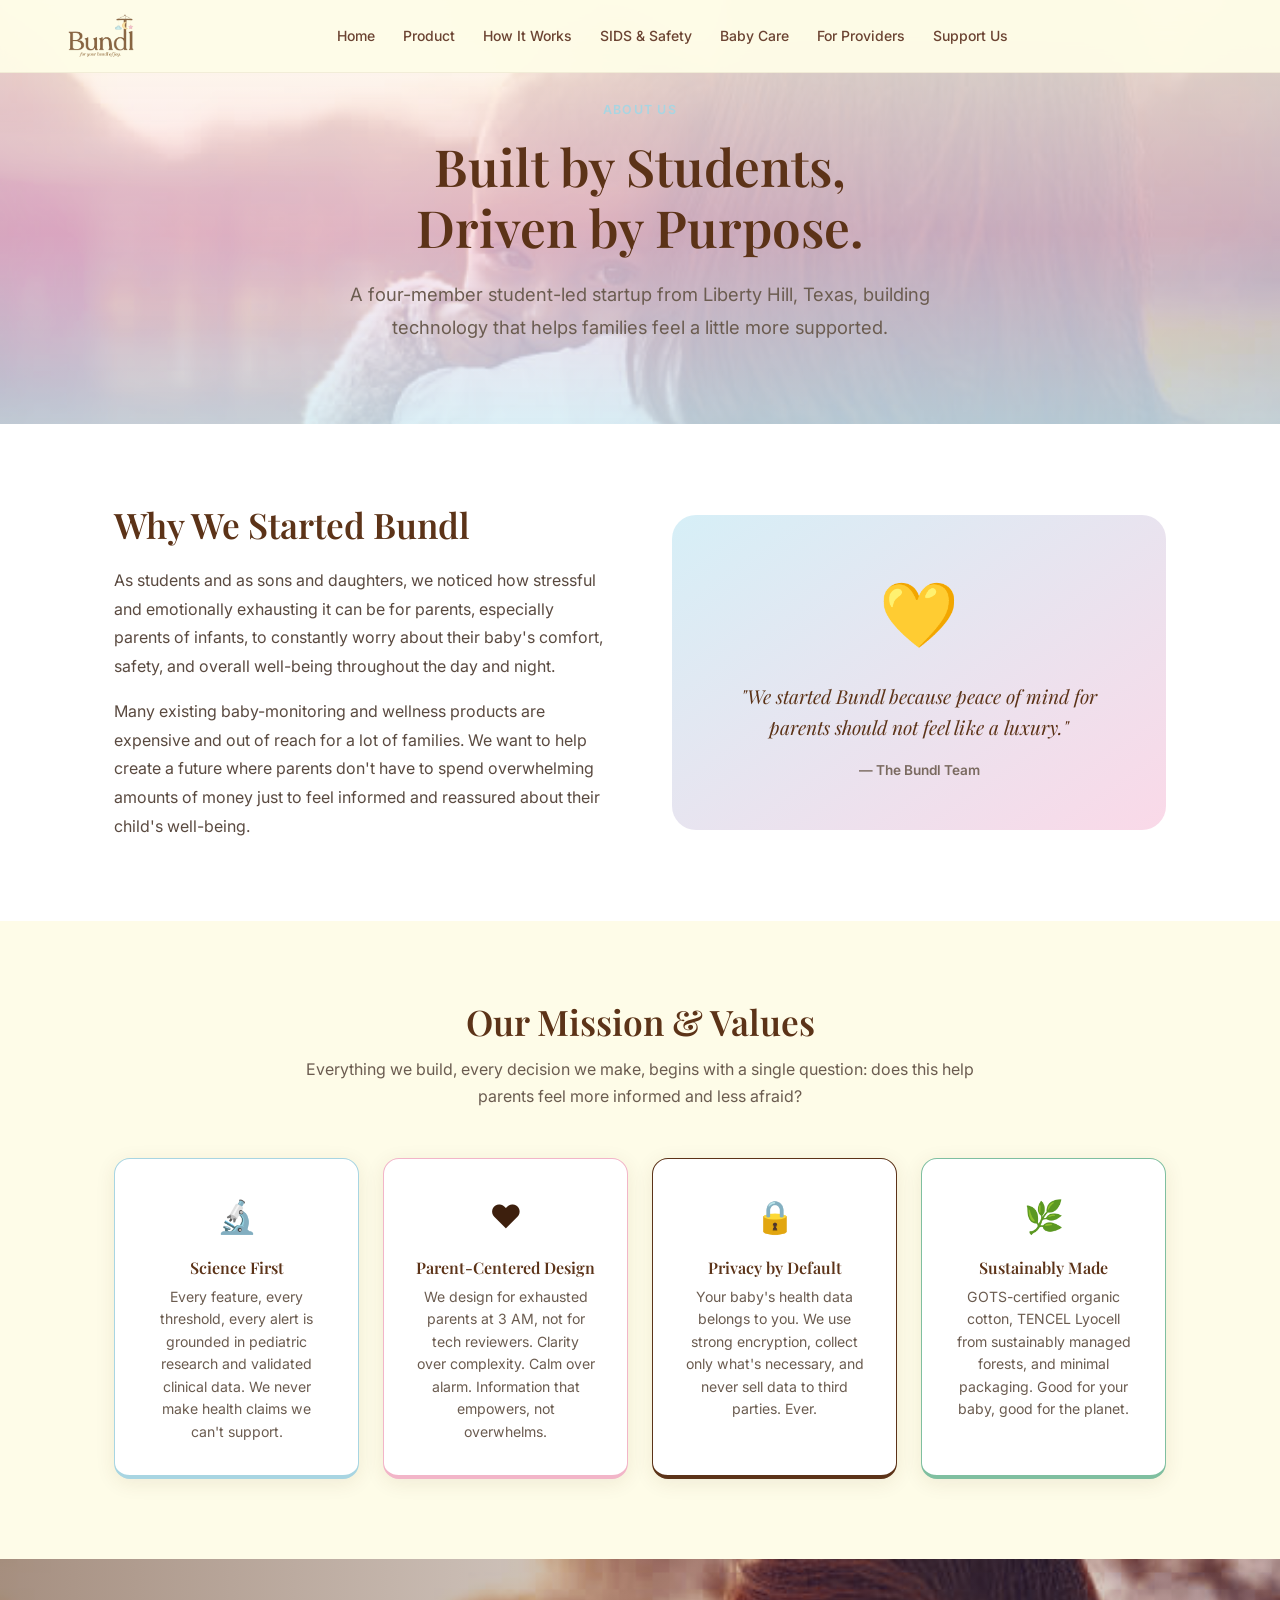
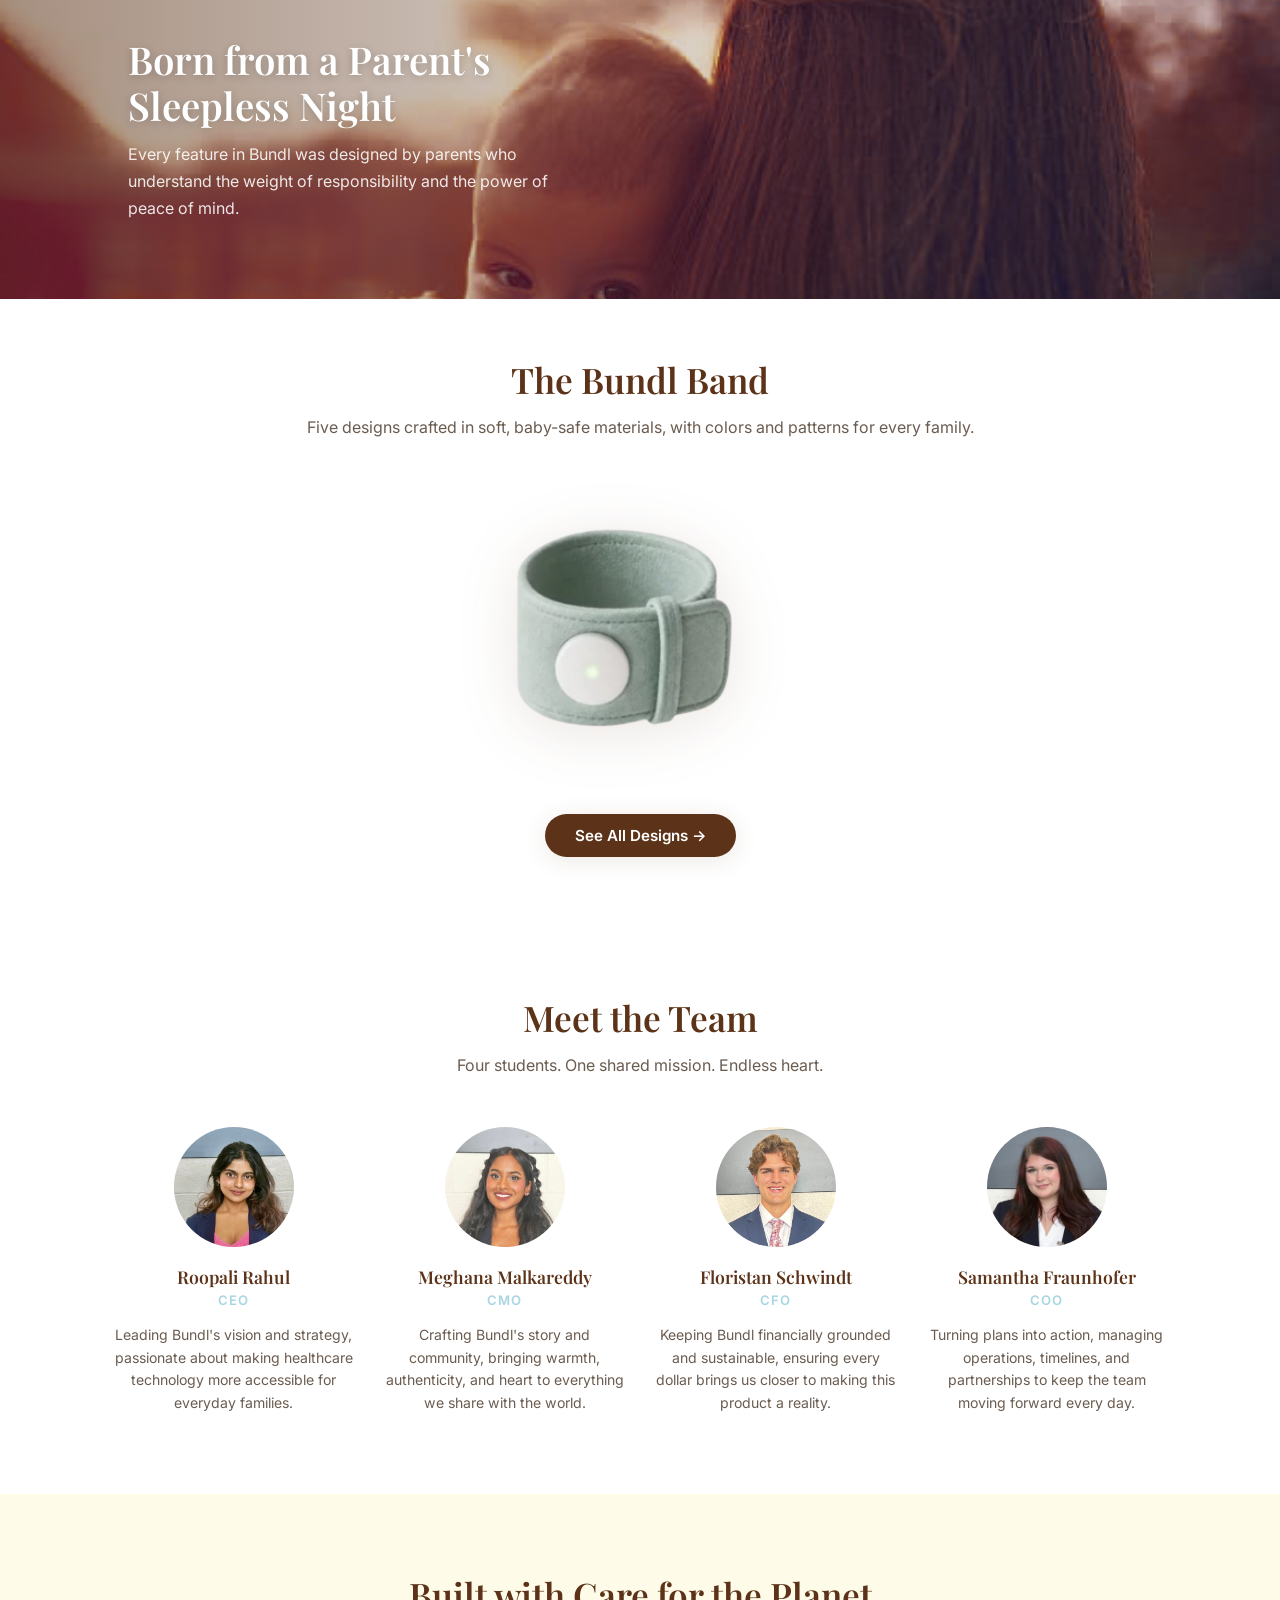
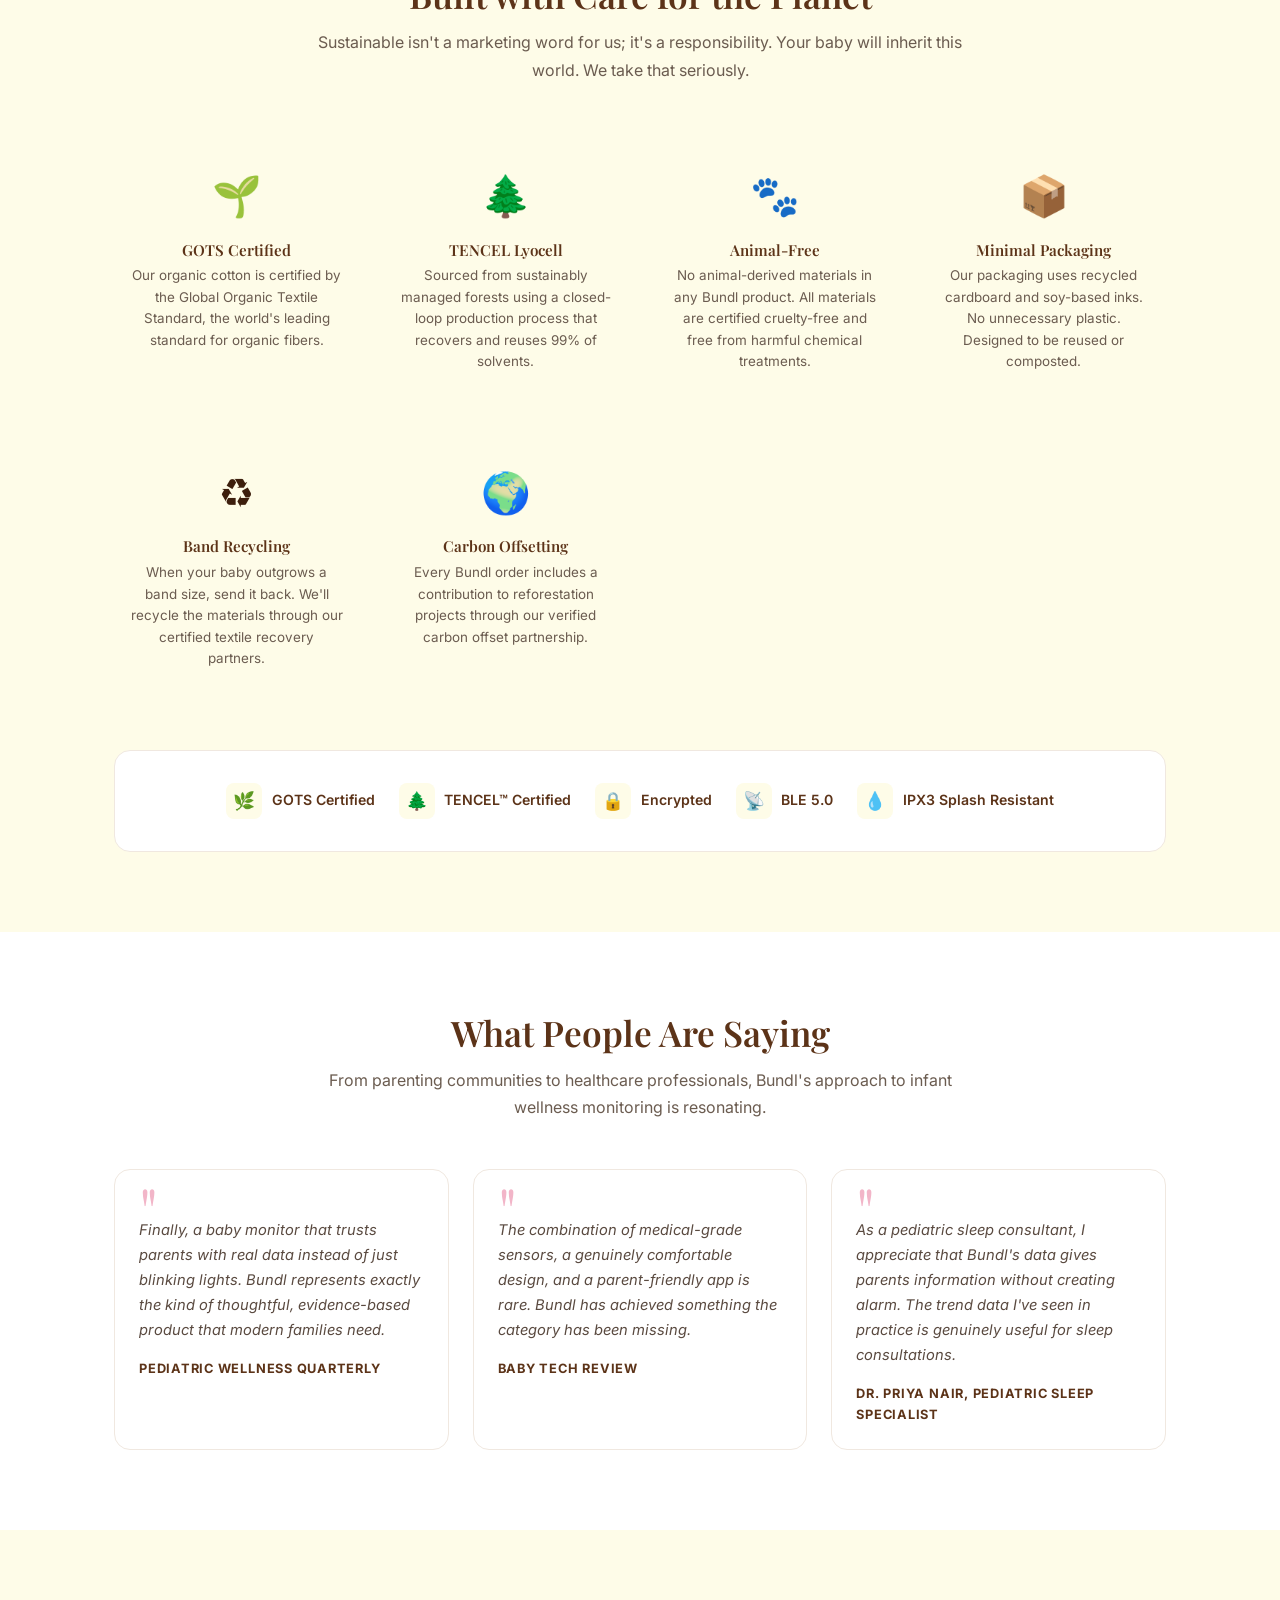
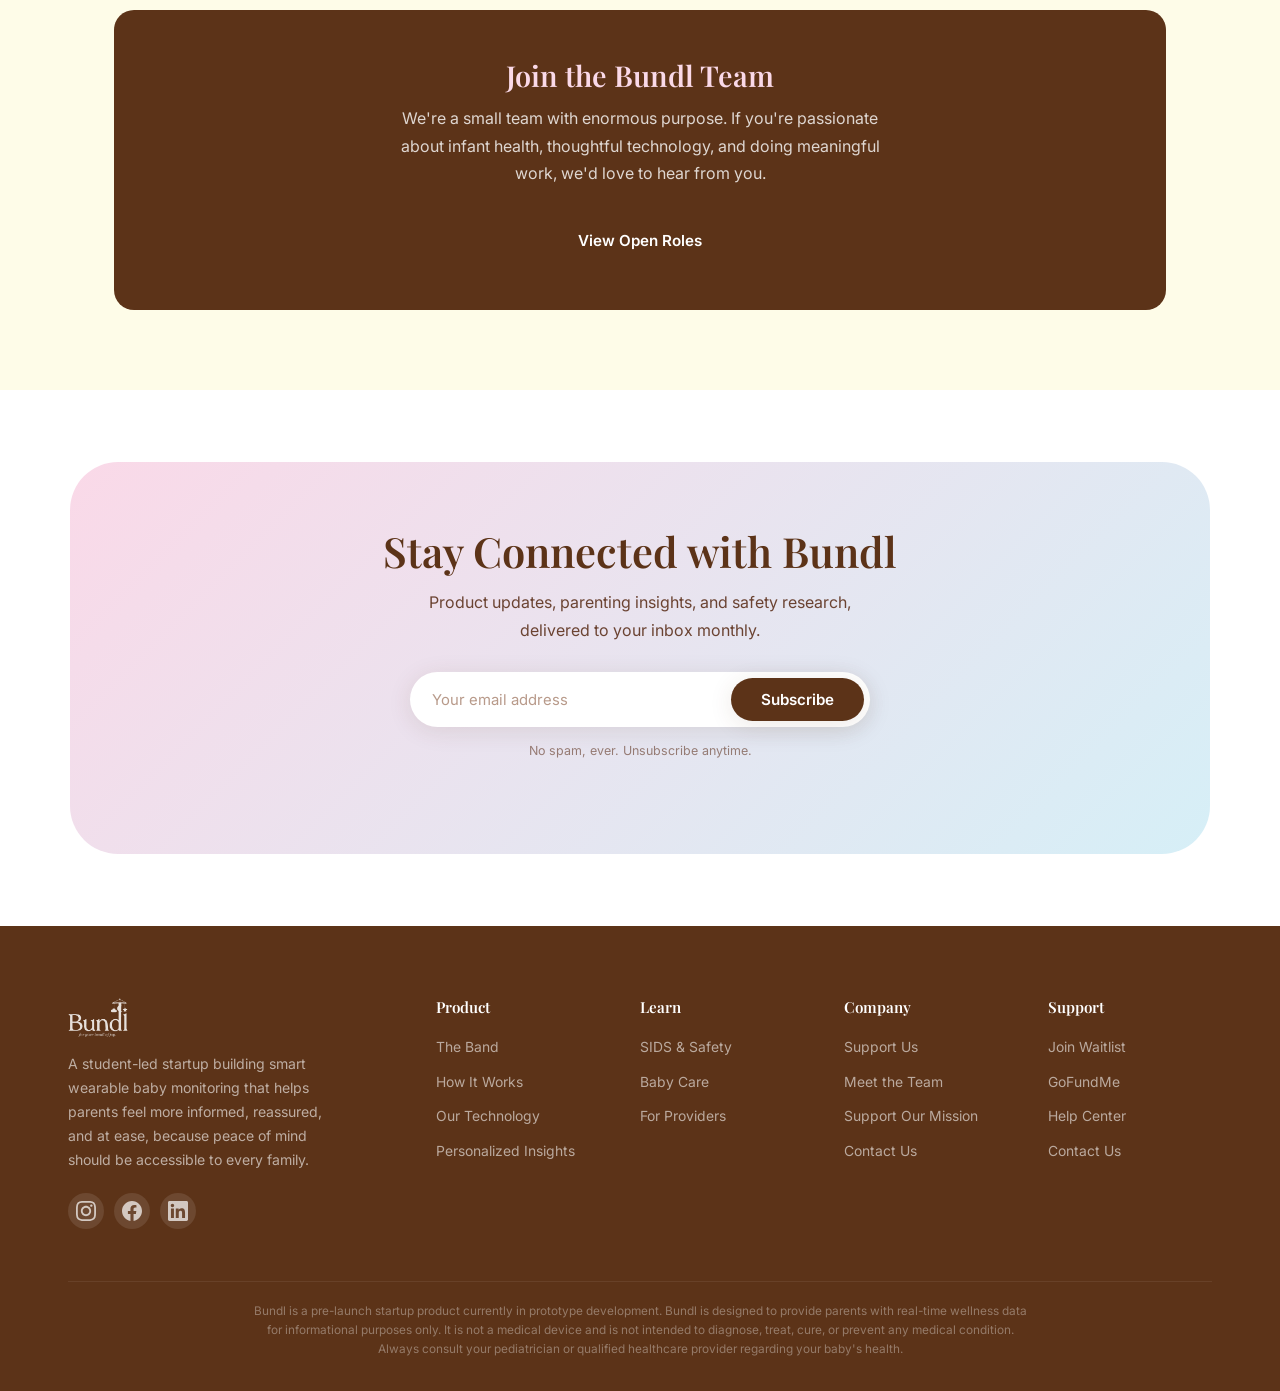
==== commit 0b483247: "feat: enhance product page with structured data, Open Graph meta tags, Lucide icon integration, and " ====
--- a/about.html
+++ b/about.html
@@ -5,6 +5,35 @@
   <meta name="viewport" content="width=device-width, initial-scale=1.0" />
   <title>About Bundl — Our Mission, Team &amp; Story</title>
   <meta name="description" content="Meet the team behind Bundl. We're parents, engineers, and health advocates united by a mission to bring peace of mind to every family." />
+
+  <!-- Canonical -->
+  <link rel="canonical" href="https://joinbundl.com/about" />
+
+  <!-- Open Graph -->
+  <meta property="og:type" content="website" />
+  <meta property="og:site_name" content="Bundl" />
+  <meta property="og:title" content="About Bundl — Our Mission, Team &amp; Story" />
+  <meta property="og:description" content="Meet the team behind Bundl. We're students united by a mission to bring peace of mind to every family through smart infant wellness monitoring." />
+  <meta property="og:url" content="https://joinbundl.com/about" />
+  <meta property="og:image" content="https://joinbundl.com/images/bundl-logo.png" />
+  <meta name="twitter:card" content="summary_large_image" />
+  <meta name="twitter:title" content="About Bundl — Our Mission, Team &amp; Story" />
+  <meta name="twitter:description" content="Meet the student team behind Bundl, a startup from Liberty Hill, TX building smart infant wellness monitoring." />
+  <meta name="twitter:image" content="https://joinbundl.com/images/bundl-logo.png" />
+
+  <!-- Structured Data -->
+  <script type="application/ld+json">
+  {
+    "@context": "https://schema.org",
+    "@type": "AboutPage",
+    "name": "About Bundl — Our Mission, Team & Story",
+    "url": "https://joinbundl.com/about",
+    "description": "Meet the student team behind Bundl, a startup from Liberty Hill, TX building smart infant wellness monitoring.",
+    "publisher": { "@id": "https://joinbundl.com/#organization" },
+    "isPartOf": { "@id": "https://joinbundl.com/#website" }
+  }
+  </script>
+
   <link rel="preconnect" href="https://fonts.googleapis.com" />
   <link rel="preconnect" href="https://fonts.gstatic.com" crossorigin />
   <link href="https://fonts.googleapis.com/css2?family=Playfair+Display:ital,wght@0,400;0,500;0,600;0,700;1,400;1,500&family=Inter:wght@300;400;500;600;700&display=swap" rel="stylesheet" />
@@ -312,7 +341,7 @@
     <div class="story-layout fade-in">
       <div class="story-layout__text">
         <h2>Why We Started Bundl</h2>
-        <p>As students, we noticed how stressful and emotionally exhausting it can be for parents, especially parents of infants, to constantly worry about their baby's comfort, safety, and overall well-being throughout the day and night.</p>
+        <p>As students and as sons and daughters, we noticed how stressful and emotionally exhausting it can be for parents, especially parents of infants, to constantly worry about their baby's comfort, safety, and overall well-being throughout the day and night.</p>
         <p>Many existing baby-monitoring and wellness products are expensive and out of reach for a lot of families. We want to help create a future where parents don't have to spend overwhelming amounts of money just to feel informed and reassured about their child's well-being.</p>
       </div>
       <div class="story-visual">
--- a/css/styles.css
+++ b/css/styles.css
@@ -824,6 +824,14 @@
 .feature-card__icon--cream { background: var(--cream-dark); }
 .feature-card__icon--mint  { background: #D4EDD4; }
 
+.product-overview-grid .feature-card__icon {
+  width: 100px;
+  height: 100px;
+  border-radius: 50%;
+  overflow: hidden;
+  border: 2px solid rgba(92,51,24,0.75);
+}
+
 .feature-card h3 { font-size: 1.15rem; margin-bottom: 10px; text-align: center; }
 .feature-card p  { font-size: 0.91rem; color: var(--text-light); line-height: 1.65; text-align: center; }
 
@@ -1184,9 +1192,9 @@
 }
 
 .healthcare-badge {
-  background: rgba(37, 99, 235, 0.18);
-  border: 1px solid rgba(37, 99, 235, 0.45);
-  color: #1e3a8a;
+  background: var(--blue-light);
+  border: 1px solid var(--blue);
+  color: var(--blue-dark);
   padding: 8px 18px;
   border-radius: var(--radius-full);
   font-size: 0.83rem;
@@ -1904,6 +1912,23 @@
   flex-shrink: 0;
   margin-top: 1px;
 }
+
+/* =====================================================
+   LUCIDE ICON SYSTEM
+   ===================================================== */
+svg.lucide { display: inline-flex; vertical-align: middle; flex-shrink: 0; }
+.tech-icon svg.lucide                { width: 17px; height: 17px; color: var(--brown); stroke-width: 1.75; }
+.step__circle svg.lucide             { width: 32px; height: 32px; stroke-width: 1.4; }
+.verify-step__icon svg.lucide        { width: 22px; height: 22px; stroke-width: 1.75; }
+.differentiator__icon svg.lucide     { width: 24px; height: 24px; stroke-width: 1.75; }
+.insight-feature-card__icon svg.lucide { width: 28px; height: 28px; stroke-width: 1.5; color: var(--brown); }
+.risk-card__icon svg.lucide          { width: 26px; height: 26px; stroke-width: 1.5; }
+.bundl-helps-card__icon svg.lucide   { width: 26px; height: 26px; stroke-width: 1.5; }
+.resource-link-card__icon svg.lucide { width: 24px; height: 24px; stroke-width: 1.75; }
+.hcp-trust-item__icon svg.lucide     { width: 17px; height: 17px; stroke-width: 1.75; }
+.ped-badge-icon svg.lucide           { width: 17px; height: 17px; stroke-width: 2; }
+.edu-cat-icon svg.lucide             { width: 18px; height: 18px; stroke-width: 1.75; }
+.inline-icon svg.lucide              { width: 16px; height: 16px; stroke-width: 2; vertical-align: -3px; }
 
 /* =====================================================
    HEALTHCARE PAGE
@@ -2548,6 +2573,7 @@
   height: auto;
   display: block;
   margin-bottom: 2px;
+  filter: brightness(0.72);
 }
 
 .header__logo-img {
@@ -3833,3 +3859,153 @@
     padding: 28px 20px;
   }
 }
+
+/* =====================================================
+   PHONE-ONLY MOBILE FIXES
+   All rules are scoped to touch/small-screen only —
+   no effect on desktop layout.
+   ===================================================== */
+
+/* ── 1. Team / feature cards: kill hover glow on touch screens ───
+   Tapping on mobile triggers :hover and it sticks, making the
+   tapped card appear "glowing" while others look dimmed.         */
+@media (hover: none) {
+  .team-member-card:hover {
+    transform: none;
+    box-shadow: var(--shadow-card);
+  }
+  .team-member-card:hover .team-member-card__avatar {
+    transform: none;
+  }
+  .feature-card:hover,
+  .differentiator:hover,
+  .blog-card:hover {
+    transform: none;
+    box-shadow: var(--shadow-card);
+  }
+}
+
+/* ── 2. Hero: show the product on the right of the background ────
+   The background image (scaleX-flipped) shows the product on the
+   right side. background-position 20% shifts the visible window
+   leftward in pre-flip space → reveals product on the right.    */
+@media (max-width: 640px) {
+  .hero::after {
+    background-position: 20% 30%;
+  }
+  /* Soften gradient overlay on mobile so background shows through */
+  .hero::before {
+    background: linear-gradient(
+      to bottom,
+      rgba(254,252,232,0.52) 0%,
+      rgba(254,252,232,0.35) 60%,
+      rgba(254,252,232,0.18) 100%
+    );
+  }
+}
+
+/* ── 3. Hero text: darker description + centred prelaunch badge ── */
+@media (max-width: 900px) {
+  .hero__prelaunch-badge {
+    margin-left: auto;
+    margin-right: auto;
+  }
+  .hero__desc {
+    color: var(--text-dark);
+    text-shadow: 0 1px 6px rgba(255,255,255,0.7);
+  }
+}
+
+/* ── 4. Hero spacing tightening on very small phones ─────────── */
+@media (max-width: 480px) {
+  .hero__content { gap: 12px; }
+  .hero__actions { gap: 8px; }
+  .section-header { margin-bottom: 32px; }
+}
+
+/* ── 5. Contact-team link: stands out in the hero actions ─────── */
+.hero__contact-link {
+  display: inline-flex;
+  align-items: center;
+  gap: 8px;
+  font-size: 0.9rem;
+  font-weight: 600;
+  color: var(--brown);
+  background: rgba(255,255,255,0.82);
+  border: 2px solid var(--brown);
+  padding: 10px 22px;
+  border-radius: var(--radius-full);
+  transition: var(--ease);
+  align-self: center;
+  text-decoration: none;
+  backdrop-filter: blur(4px);
+  -webkit-backdrop-filter: blur(4px);
+}
+.hero__contact-link:hover {
+  background: var(--brown);
+  color: var(--white);
+  transform: translateY(-2px);
+}
+
+/* ── 6. Product overview: desktop grid (3 children: heading / image / cards) */
+@media (min-width: 641px) {
+  .product-overview-grid {
+    display: grid !important;
+    grid-template-columns: 1fr auto;
+    grid-template-rows: auto auto;
+    gap: 24px 48px;
+    align-items: start;
+  }
+  .product-overview-heading {
+    grid-column: 1;
+    grid-row: 1;
+  }
+  .product-overview-cards {
+    grid-column: 1;
+    grid-row: 2;
+  }
+  .product-overview-image {
+    grid-column: 2;
+    grid-row: 1 / 3;
+    align-self: center;
+  }
+}
+
+/* ── 7. Product overview: phone layout ───────────────────────────
+   Phone order: heading → band image (centred) → 3 cards (row)   */
+@media (max-width: 640px) {
+  .product-overview-grid {
+    display: flex !important;
+    flex-direction: column !important;
+    gap: 20px !important;
+    align-items: center !important;
+  }
+  .product-overview-heading { order: 1; width: 100%; }
+  .product-overview-image   { order: 2; width: 100%; border-radius: 0 !important; justify-content: center; }
+  .product-overview-cards   { order: 3; width: 100%; }
+
+  /* Three feature cards stay in a single horizontal row */
+  .product-overview-grid .grid-3 {
+    grid-template-columns: repeat(3, 1fr) !important;
+    gap: 8px;
+  }
+  /* Compact cards to fit 3-up on a narrow phone */
+  .product-overview-grid .feature-card {
+    padding: 14px 6px;
+    border-radius: var(--radius-md);
+  }
+  .product-overview-grid .feature-card__icon {
+    width: 72px;
+    height: 72px;
+    border-radius: 50%;
+    overflow: hidden;
+    border: 2px solid rgba(92,51,24,0.75);
+    font-size: 1.1rem;
+    margin: 0 auto 8px;
+  }
+  .product-overview-grid .feature-card h3 {
+    font-size: 0.7rem;
+    margin-bottom: 0;
+    line-height: 1.3;
+  }
+}
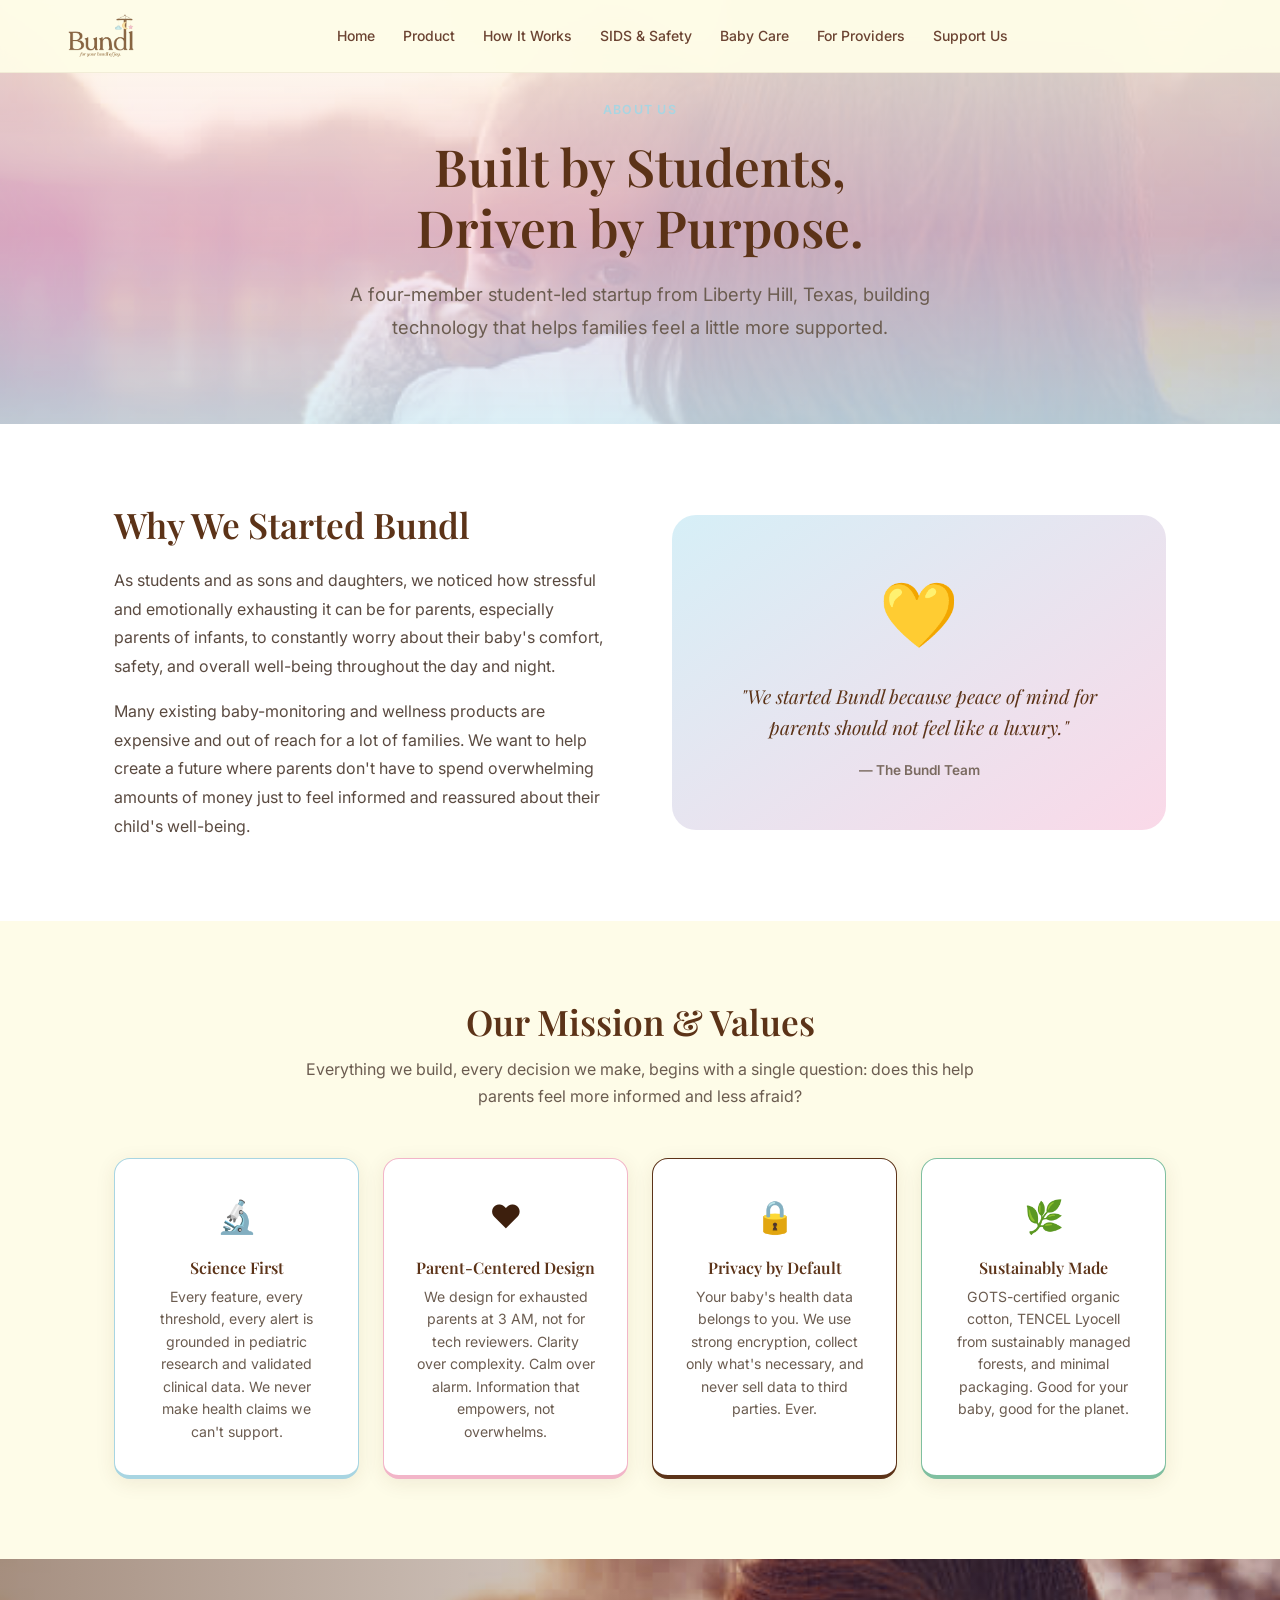
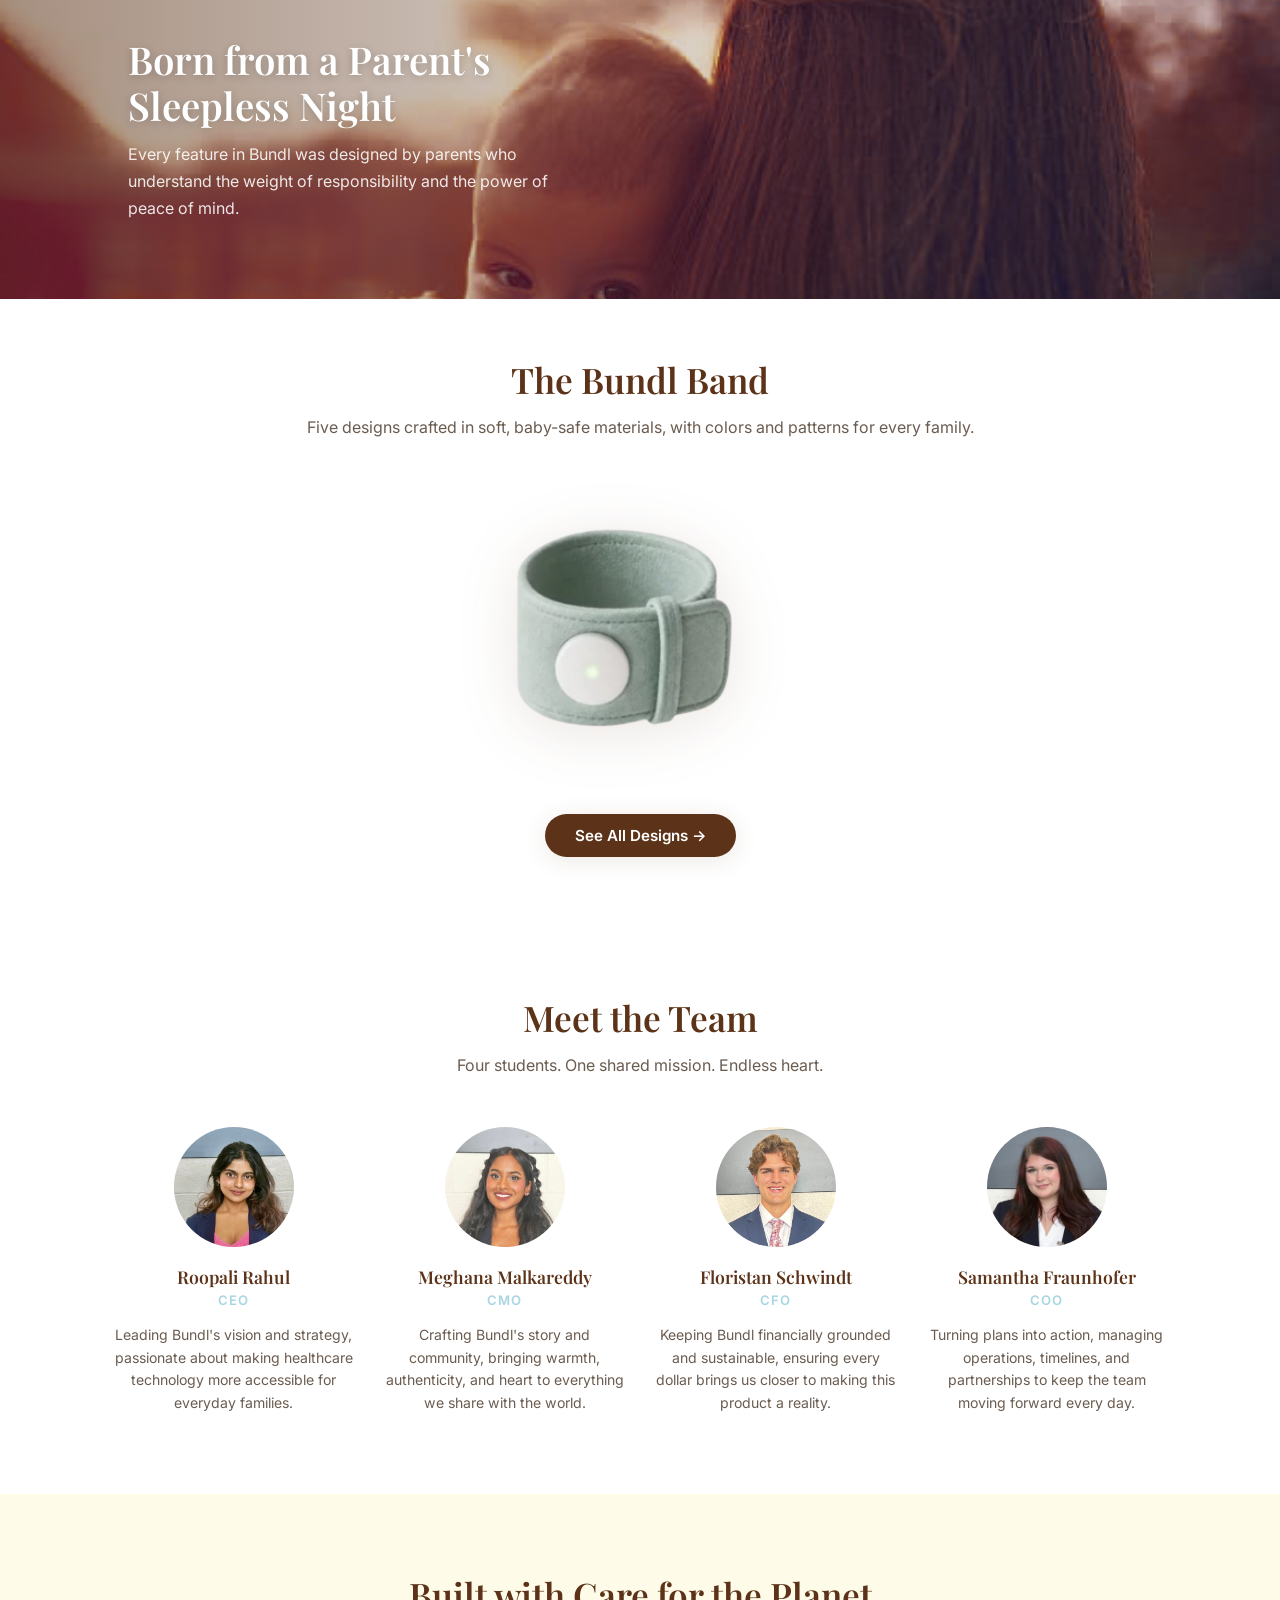
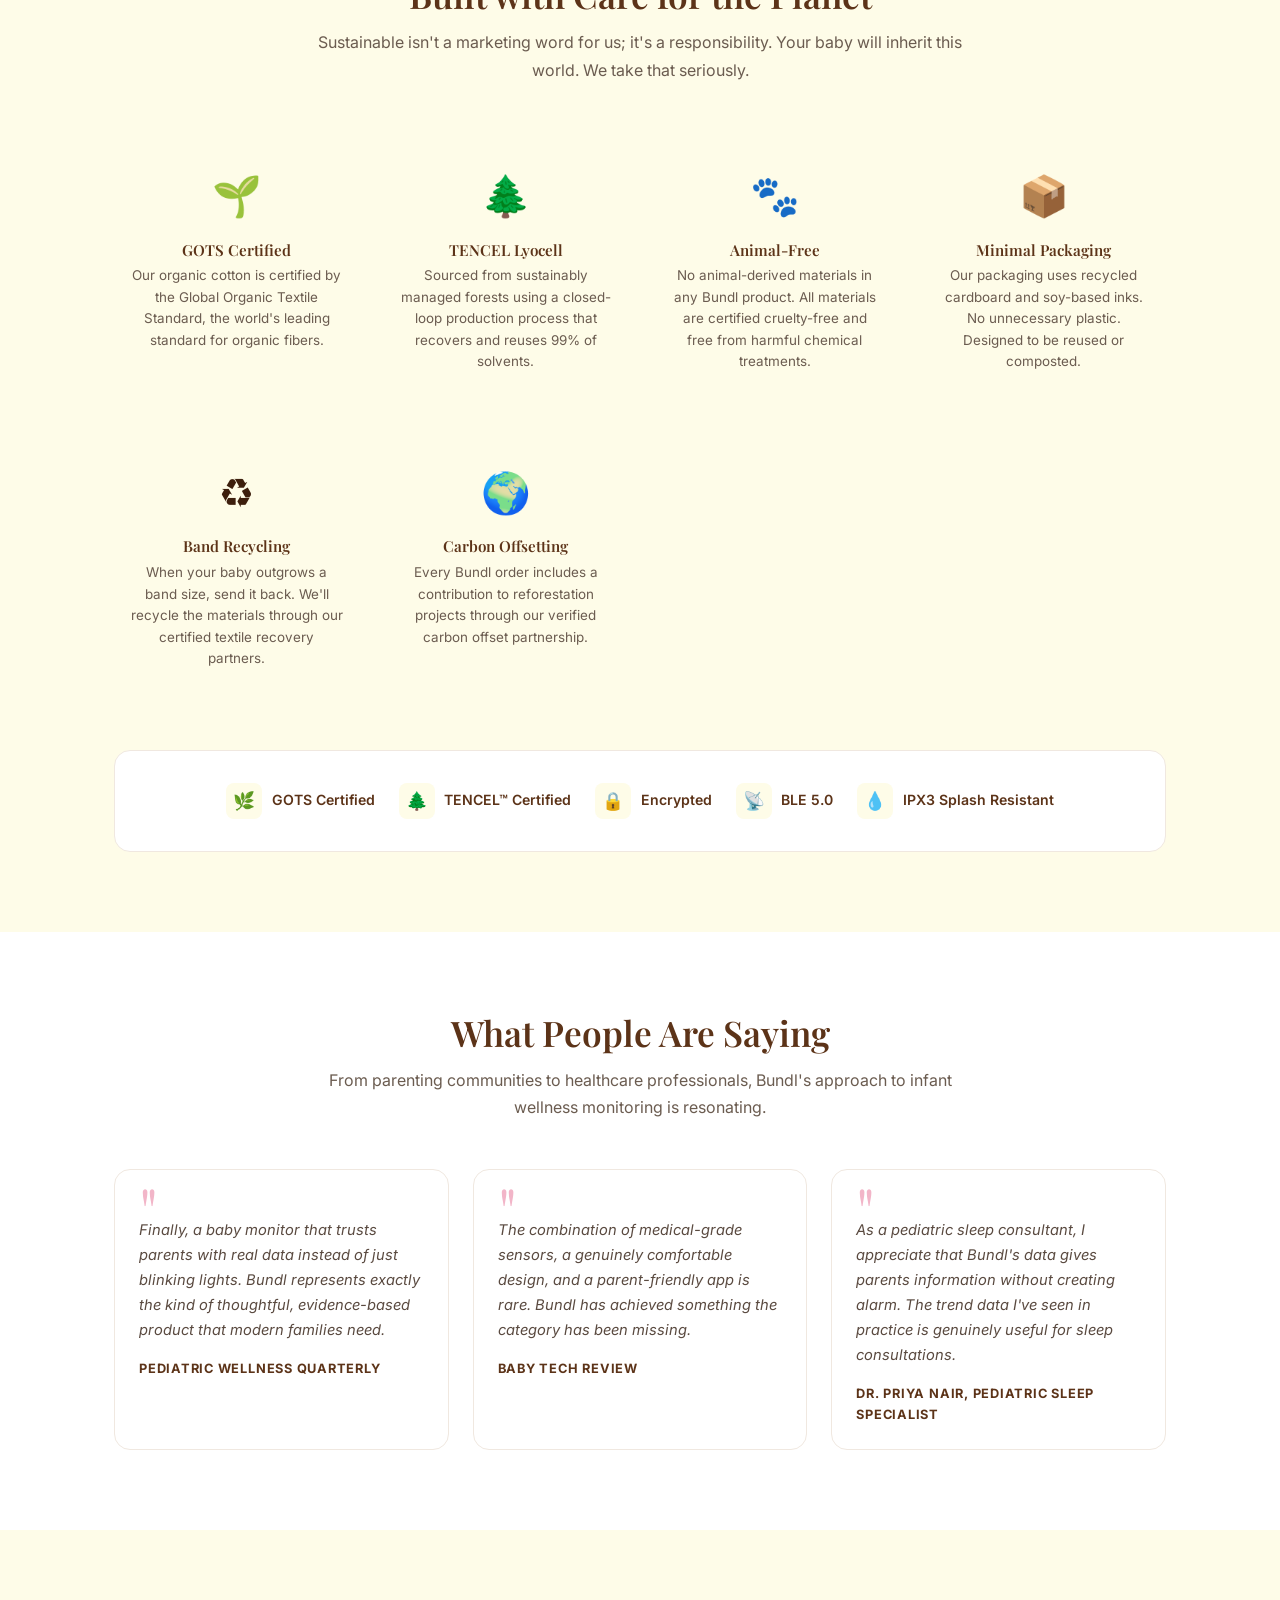
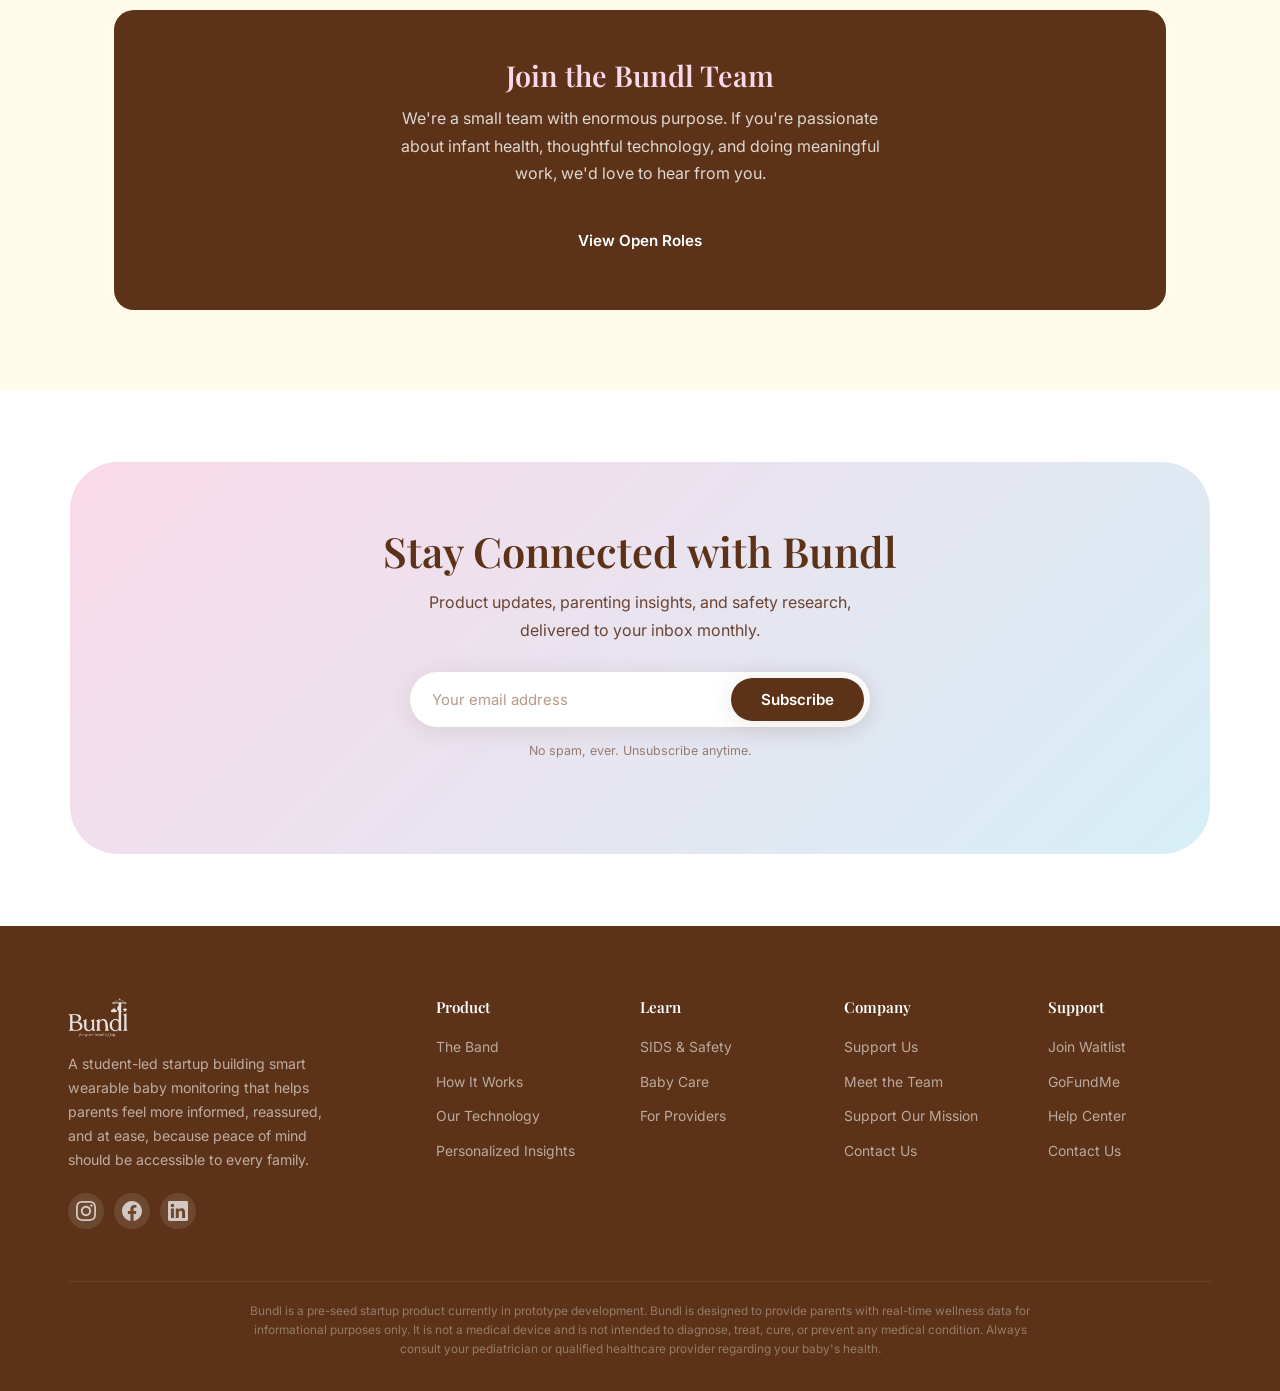
==== commit fb3eb435: "chore: replace pre-launch with pre-seed across all pages Co-Authored-By: Claude Sonnet 4.6 <noreply@" ====
--- a/about.html
+++ b/about.html
@@ -614,7 +614,7 @@
       </div>
     </div>
     <div class="footer__disclaimer">
-      <p>Bundl is a pre-launch startup product currently in prototype development. Bundl is designed to provide parents with real-time wellness data for informational purposes only. It is not a medical device and is not intended to diagnose, treat, cure, or prevent any medical condition. Always consult your pediatrician or qualified healthcare provider regarding your baby's health.</p>
+      <p>Bundl is a pre-seed startup product currently in prototype development. Bundl is designed to provide parents with real-time wellness data for informational purposes only. It is not a medical device and is not intended to diagnose, treat, cure, or prevent any medical condition. Always consult your pediatrician or qualified healthcare provider regarding your baby's health.</p>
     </div>
   </div>
 </footer>
